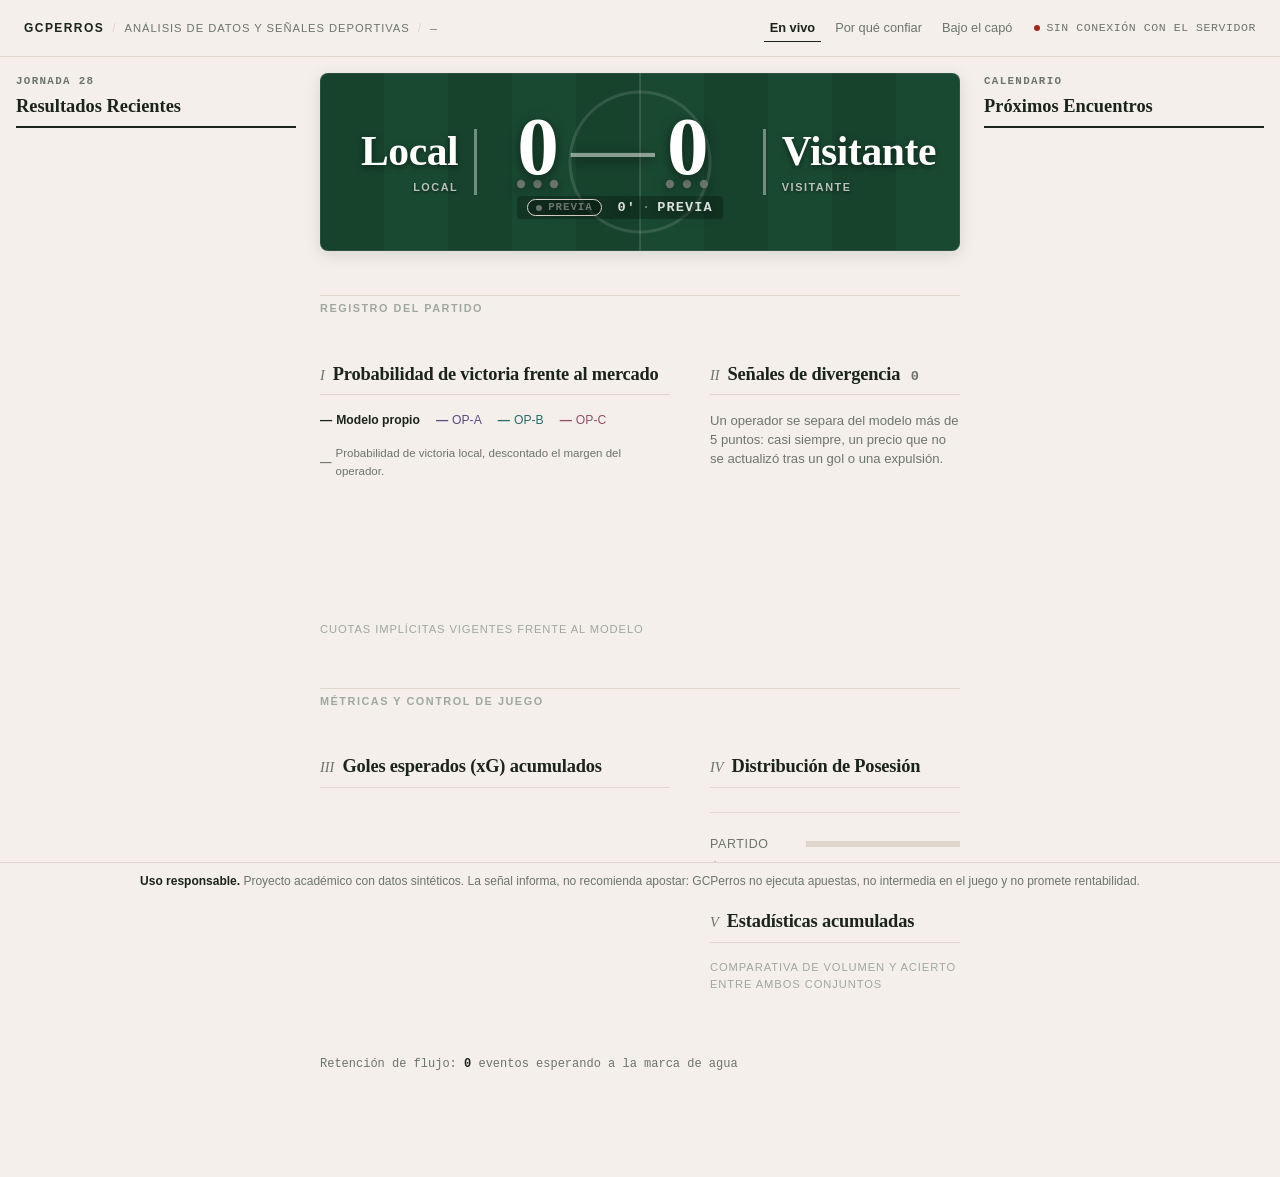
==== src/gcperros/demo/static/index.html @ 0c0c8f34 "🎨 style(demo): corregir rejilla de 3 columnas y balancear métricas analíticas" ====
<!doctype html>
<html lang="es">
<head>
  <meta charset="utf-8">
  <meta name="viewport" content="width=device-width, initial-scale=1">
  <title>GCPerros · En vivo</title>
  <link rel="stylesheet" href="app.css">
</head>
<body>
  <!-- Encabezado editorial sobrio: sin cajas, flotando sobre el papel -->
  <header class="masthead">
    <div class="masthead-meta">
      <span class="brand">GCPERROS</span>
      <span class="meta-sep">/</span>
      <span class="edition">ANÁLISIS DE DATOS Y SEÑALES DEPORTIVAS</span>
      <span class="meta-sep">/</span>
      <span class="match" id="match-id">—</span>
    </div>

    <!-- Selector de deporte: concebido como botones interactivos con gráfico rodante -->
    <nav class="sports-folio sports" id="sports" aria-label="Seleccionar deporte"></nav>

    <!-- Navegación y estado de conexión como micro-tipografía -->
    <div class="masthead-nav">
      <nav class="nav" aria-label="Navegación principal">
        <a href="/" aria-current="page">En vivo</a>
        <a href="confianza.html">Por qué confiar</a>
        <a href="bajo-el-capo.html">Bajo el capó</a>
      </nav>
      <span class="link" id="link" data-state="connecting">conectando</span>
    </div>
  </header>

  <main class="wrap live">
    <!-- Barra lateral izquierda: Resultados anteriores de la jornada -->
    <aside class="sidebar sidebar-left" aria-label="Resultados anteriores">
      <header class="sidebar-header">
        <span class="sidebar-badge">JORNADA 28</span>
        <h3>Resultados Recientes</h3>
      </header>
      <div class="match-cards-list" id="past-matches">
        <!-- Renderizado dinámico según el deporte activo -->
      </div>
    </aside>

    <!-- Columna Central: El partido en vivo -->
    <div class="main-stage">
      <!-- Marcador con textura de cancha (césped segado / parqué de baloncesto) -->
      <section class="board scoreboard" aria-label="Marcador en directo" aria-live="polite">
        <div class="team home competitor">
          <span class="name" id="home-name">Local</span>
          <span class="side-tag">LOCAL</span>
        </div>

        <div class="score-core score">
          <div class="score-numeral">
            <span id="home-goals" data-indicator="goals" tabindex="0" title="¿De dónde sale este número?">0</span>
            <span class="dash">—</span>
            <span id="away-goals" data-indicator="goals" tabindex="0" title="¿De dónde sale este número?">0</span>
          </div>
          <div class="chronometer clock">
            <span class="state" id="state" data-phase="paused">previa</span>
            <span class="minute" id="minute">0'</span>
            <span class="dot">·</span>
            <span class="phase" id="phase">previa</span>
          </div>
        </div>

        <div class="team away competitor">
          <span class="name" id="away-name">Visitante</span>
          <span class="side-tag">VISITANTE</span>
        </div>

        <!-- Baloncesto: tabla de cuartos sutil -->
        <table class="quarters" id="quarters" hidden aria-label="Puntos por cuarto">
          <thead><tr id="quarters-head"></tr></thead>
          <tbody id="quarters-body"></tbody>
        </table>
      </section>

      <!-- Divisorio editorial -->
      <div class="rule-folio"><span>REGISTRO DEL PARTIDO</span></div>

      <!-- Sección de Mercado y Señales: 2 columnas libres -->
      <div class="editorial-split">
        <!-- Mercado frente a modelo -->
        <section class="panel market" aria-label="Mercado frente a modelo">
          <header class="section-lead">
            <span class="section-num">I</span>
            <h2>Probabilidad de victoria frente al mercado</h2>
          </header>
          <p class="legend">
            <span class="model">Modelo propio</span>
            <span class="op-a">OP-A</span>
            <span class="op-b">OP-B</span>
            <span class="op-c">OP-C</span>
            <span class="legend-note">Probabilidad de victoria local, descontado el margen del operador.</span>
          </p>
          <div class="chart">
            <svg id="win-chart" viewBox="0 0 640 200" role="img"
              aria-label="Probabilidad de victoria local según el modelo y según cada operador">
              <title>Curva de probabilidad de victoria</title>
              <desc>Comparativa en tiempo real entre el modelo interno y las casas de apuestas</desc>
            </svg>
          </div>
          <div class="book-wrap">
            <table class="book">
              <caption>Cuotas implícitas vigentes frente al modelo</caption>
              <thead><tr id="book-head"></tr></thead>
              <tbody id="book-body"></tbody>
            </table>
          </div>
        </section>

        <!-- Feed de señales -->
        <section class="panel signals-panel" aria-label="Señales">
          <header class="section-lead">
            <span class="section-num">II</span>
            <h2>Señales de divergencia <em id="signal-count">0</em></h2>
          </header>
          <p class="hint" id="signal-hint">
            Un operador se separa del modelo más de 5 puntos: casi siempre, un precio que no se actualizó tras un gol o una expulsión.
          </p>
          <ol class="signals" id="signal-list"></ol>
        </section>
      </div>

      <!-- Divisorio editorial -->
      <div class="rule-folio"><span>MÉTRICAS Y CONTROL DE JUEGO</span></div>

      <div class="editorial-split">
        <!-- Posesión & Estimación xG / xP -->
        <section class="panel estimate-panel" aria-label="Goles esperados">
          <header class="section-lead">
            <span class="section-num">III</span>
            <h2 id="estimate-title">Goles esperados (xG) acumulados</h2>
          </header>
          <div class="chart">
            <svg id="xg-chart" viewBox="0 0 640 220" role="img"
              aria-label="Expectativa acumulada a lo largo del partido">
              <title>Expectativa acumulada de anotación</title>
              <desc>Evolución de goles o puntos esperados por cada equipo</desc>
            </svg>
          </div>
        </section>

        <!-- Columna derecha: Posesión y Estadísticas acumuladas -->
        <div class="stats-stack">
          <section class="panel possession-panel" aria-label="Posesión">
            <header class="section-lead">
              <span class="section-num">IV</span>
              <h2>Distribución de Posesión</h2>
            </header>
            <div class="possession-block">
              <div class="row">
                <span class="label">Partido</span>
                <div class="split" id="running"><i class="home"></i><i class="away"></i></div>
              </div>
              <div class="row">
                <span class="label">Últimos 5'</span>
                <div class="split" id="window"><i class="home"></i><i class="away"></i></div>
              </div>
            </div>
          </section>

          <section class="panel stats-panel" aria-label="Estadísticas">
            <header class="section-lead">
              <span class="section-num">V</span>
              <h2>Estadísticas acumuladas</h2>
            </header>
            <table class="stats">
              <caption>Comparativa de volumen y acierto entre ambos conjuntos</caption>
              <tbody id="stats-body"></tbody>
            </table>
          </section>
        </div>
      </div>

      <!-- Transparencia del motor y retención -->
      <div class="watermark-note">
        <p class="held" id="held" title="La marca de agua retiene cada evento hasta que llega otro más de 10 s posterior: así ningún evento atrasado reordena el pasado. Cuenta aquí, a la vista, en vez de esconderse.">
          Retención de flujo: <b id="pending">0</b> eventos esperando a la marca de agua
        </p>
      </div>
    </div>

    <!-- Barra lateral derecha: Próximos partidos programados -->
    <aside class="sidebar sidebar-right" aria-label="Próximos partidos">
      <header class="sidebar-header">
        <span class="sidebar-badge">CALENDARIO</span>
        <h3>Próximos Encuentros</h3>
      </header>
      <div class="match-cards-list" id="upcoming-matches">
        <!-- Renderizado dinámico según el deporte activo -->
      </div>
    </aside>
  </main>

  <!-- Aviso legal permanente de juego responsable en pie -->
  <aside class="disclaimer" role="note" aria-label="Uso responsable">
    <b>Uso responsable.</b> Proyecto académico con datos sintéticos. La señal informa, no recomienda apostar:
    GCPerros no ejecuta apuestas, no intermedia en el juego y no promete rentabilidad.
  </aside>

  <!-- Diálogo nativo de trazabilidad: hoja de papel limpia -->
  <dialog id="trace" class="trace" aria-label="De dónde sale este número">
    <div class="trace-body"></div>
    <form method="dialog"><button class="trace-close">Cerrar</button></form>
  </dialog>

  <script src="sport.js"></script>
  <script src="charts.js"></script>
  <script src="market.js"></script>
  <script src="trace.js"></script>
  <script src="app.js"></script>
</body>
</html>
---- src/gcperros/demo/static/app.css ----
/* ==========================================================================
   GCPerros · Sistema de Diseño Editorial Deportivo
   Inspirado en tipografía suiza y publicaciones monográficas.
   Cero gradientes, cero sombras tech, cero neón, cero cajas clónicas.
   ========================================================================== */

:root {
  /* Paleta Base Papel Cálido */
  --ground: #f4efea;
  --panel: #ebe4dc;
  --line: #ded6cc;
  --line-strong: #1a231c;
  --ink: #1a231c;
  --muted: #6c746e;
  --faint: #9ea8a0;

  /* Equipos / Colores sobrios */
  --home: #1f3b60;
  --away: #8c4320;

  /* Operadores de Mercado (tonos sólidos apagados) */
  --op-a: #5a4b81;
  --op-b: #286b68;
  --op-c: #944d68;

  /* Estados y Alertas */
  --ok: #27593b;
  --warn: #9e2a1b;

  /* Acento activo dinámico por deporte */
  --accent: #1c402e;
  --accent-soft: #d8e4dc;

  /* Tipografías: fallback nativo del sistema para funcionar 100% offline */
  --font-serif: "Fraunces", Georgia, "Times New Roman", serif;
  --font-sans: "DM Sans", -apple-system, BlinkMacSystemFont, "Segoe UI", Roboto, sans-serif;
  --font-mono: ui-monospace, Consolas, "Liberation Mono", monospace;

  /* Espaciado modular */
  --gap-xs: 4px;
  --gap-sm: 8px;
  --gap-md: 16px;
  --gap-lg: 24px;
  --gap-xl: 40px;
}

/* Identidad Baloncesto (Terracota y Parqué editorial apagado) */
body[data-sport="basketball"] {
  --accent: #8f3d24;
  --accent-soft: #f2ddd4;
  --home: #8f3d24;
  --away: #2c4d6f;
}

/* Modo Oscuro Editorial (Verde-tinta profundo, nunca negro puro) */
@media (prefers-color-scheme: dark) {
  :root {
    --ground: #141a17;
    --panel: #1b2420;
    --line: #26322c;
    --line-strong: #ede7df;
    --ink: #ede7df;
    --muted: #8c9690;
    --faint: #526058;

    --home: #5f8bc2;
    --away: #d9784e;

    --op-a: #8e80b8;
    --op-b: #4aa8a3;
    --op-c: #cc7897;

    --ok: #4ea86e;
    --warn: #d65545;

    --accent: #4ea86e;
    --accent-soft: #1d3326;
  }

  body[data-sport="basketball"] {
    --accent: #d97354;
    --accent-soft: #381e16;
    --home: #d97354;
    --away: #5fa4ce;
  }
}

/* Reset y Base tipográfica */
*, *::before, *::after { box-sizing: border-box; }

body {
  margin: 0;
  padding: 0 0 64px;
  background-color: var(--ground);
  color: var(--ink);
  font-family: var(--font-sans);
  font-size: 15px;
  line-height: 1.5;
  -webkit-font-smoothing: antialiased;
  -moz-osx-font-smoothing: grayscale;
}

/* ==========================================================================
   Cabecera Editorial (Masthead)
   ========================================================================== */
.masthead {
  display: grid;
  grid-template-columns: 1fr auto 1fr;
  align-items: center;
  gap: var(--gap-md);
  padding: 14px var(--gap-lg);
  border-bottom: 1px solid var(--line);
  background-color: var(--ground);
}

.masthead-meta {
  display: flex;
  align-items: baseline;
  gap: var(--gap-sm);
  font-size: 0.75rem;
  letter-spacing: 0.08em;
  text-transform: uppercase;
}

.masthead-meta .brand {
  font-weight: 800;
  color: var(--ink);
  letter-spacing: 0.12em;
}

.masthead-meta .meta-sep {
  color: var(--line);
  font-weight: 300;
}

.masthead-meta .edition {
  color: var(--muted);
  font-size: 0.7rem;
}

.masthead-meta .match {
  font-family: var(--font-mono);
  color: var(--muted);
  font-size: 0.72rem;
}

/* Selector de Deporte: BOTONES RECTANGULARES LLAMATIVOS Y VISIBLES */
.sports-folio, .sports, nav#sports {
  display: flex !important;
  gap: 14px !important;
  align-items: center !important;
  background: transparent !important;
}

.sports a, nav#sports a {
  position: relative !important;
  display: inline-flex !important;
  align-items: center !important;
  justify-content: flex-start !important;
  gap: 10px !important;
  padding: 10px 22px 10px 14px !important;
  border-radius: 6px !important;
  border: 2px solid #3e4c59 !important;
  background: #1f2a36 !important;
  color: #ffffff !important;
  font-family: var(--font-sans) !important;
  font-size: 0.92rem !important;
  font-weight: 800 !important;
  text-transform: uppercase !important;
  letter-spacing: 0.08em !important;
  text-decoration: none !important;
  cursor: pointer !important;
  overflow: hidden !important;
  box-shadow: 0 4px 10px rgba(0, 0, 0, 0.3) !important;
  transition: transform 0.2s ease, border-color 0.2s ease, background-color 0.2s ease, box-shadow 0.2s ease !important;
  z-index: 1 !important;
}

/* Balón como elemento gráfico redondo visible (28px x 28px) */
.ball-graphic {
  display: inline-block !important;
  width: 28px !important;
  height: 28px !important;
  min-width: 28px !important;
  border-radius: 50% !important;
  position: relative !important;
  transform: rotate(0deg) !important;
  transition: transform 1.2s cubic-bezier(0.25, 1, 0.5, 1) !important;
  box-shadow: inset -2px -2px 4px rgba(0, 0, 0, 0.4), 0 2px 5px rgba(0, 0, 0, 0.35) !important;
}

/* Gráfico Balón de Fútbol: hexágonos y costuras estilizadas en CSS */
.ball-football {
  background:
    radial-gradient(circle at 50% 50%, #1a1a1a 18%, transparent 20%),
    radial-gradient(circle at 10% 20%, #1a1a1a 14%, transparent 16%),
    radial-gradient(circle at 90% 20%, #1a1a1a 14%, transparent 16%),
    radial-gradient(circle at 30% 90%, #1a1a1a 14%, transparent 16%),
    radial-gradient(circle at 70% 90%, #1a1a1a 14%, transparent 16%),
    radial-gradient(circle at 35% 30%, #ffffff 30%, #e2e2e2 85%) !important;
  border: 1.5px solid #222222 !important;
}

/* Gráfico Balón de Baloncesto: surcos de goma y cuero naranja */
.ball-basketball {
  background:
    linear-gradient(90deg, transparent 46%, #3d1b00 47%, #3d1b00 53%, transparent 54%),
    linear-gradient(0deg, transparent 46%, #3d1b00 47%, #3d1b00 53%, transparent 54%),
    radial-gradient(circle at 50% 50%, transparent 62%, #3d1b00 63%, #3d1b00 69%, transparent 70%),
    radial-gradient(circle at 30% 30%, #ff8f26 25%, #d65500 85%) !important;
  border: 1.5px solid #3d1b00 !important;
}

/* Animación: la pelota gira en la dirección indicada (de izq a der, agujas del reloj) a velocidad suave */
.sports a:hover, nav#sports a:hover {
  transform: translateY(-2px) !important;
  border-color: #ffffff !important;
  box-shadow: 0 6px 16px rgba(0, 0, 0, 0.45) !important;
  text-decoration: none !important;
}

.sports a:hover .ball-graphic, nav#sports a:hover .ball-graphic {
  transform: rotate(360deg) !important;
}

/* Estado activo / seleccionado */
.sports a[aria-current="true"], nav#sports a[aria-current="true"] {
  background: #276241 !important;
  border-color: #4fc08d !important;
  color: #ffffff !important;
  box-shadow: 0 0 12px rgba(79, 192, 141, 0.35) !important;
}

body[data-sport="basketball"] .sports a[aria-current="true"],
body[data-sport="basketball"] nav#sports a[aria-current="true"] {
  background: #8f3d24 !important;
  border-color: #f28a2e !important;
  box-shadow: 0 0 12px rgba(242, 138, 46, 0.35) !important;
}

.sports a:focus-visible, nav#sports a:focus-visible {
  outline: 3px solid #ffffff !important;
  outline-offset: 3px !important;
}

.masthead-nav {
  display: flex;
  align-items: center;
  justify-content: flex-end;
  gap: var(--gap-md);
}

.nav {
  display: flex;
  gap: var(--gap-sm);
}

.nav a {
  color: var(--muted);
  text-decoration: none;
  font-size: 0.8rem;
  font-weight: 500;
  padding: 4px 6px;
  border-bottom: 1px solid transparent;
  transition: color 0.15s ease, border-color 0.15s ease;
}

.nav a:hover {
  color: var(--ink);
}

.nav a[aria-current="page"] {
  color: var(--ink);
  border-bottom-color: var(--ink);
  font-weight: 600;
}

.nav a:focus-visible {
  outline: 2px solid var(--accent);
  outline-offset: 2px;
}

.link {
  display: inline-flex;
  align-items: center;
  gap: 6px;
  font-size: 0.72rem;
  font-family: var(--font-mono);
  text-transform: uppercase;
  letter-spacing: 0.05em;
  color: var(--muted);
}

.link::before {
  content: "";
  display: inline-block;
  width: 6px;
  height: 6px;
  border-radius: 50%;
  background-color: var(--muted);
}

.link[data-state="live"]::before { background-color: var(--ok); }
.link[data-state="ended"]::before { background-color: var(--muted); }
.link[data-state="lost"]::before { background-color: var(--warn); }

/* ==========================================================================
   Estructura Panorámica: 3 Columnas (Aprovechamiento total del ancho)
   Barras laterales con partidos anteriores y próximos encuentros
   ========================================================================== */
.viewport-layout, .wrap.live {
  display: grid;
  grid-template-columns: 280px minmax(0, 1fr) 280px;
  gap: var(--gap-lg);
  max-width: 1650px;
  margin: 0 auto;
  padding: var(--gap-md) var(--gap-md) var(--gap-xl);
  align-items: start;
  width: 100%;
  box-sizing: border-box;
}

.main-stage {
  width: 100%;
  margin: 0 auto;
  padding: 0;
  display: flex;
  flex-direction: column;
  gap: var(--gap-xl);
  min-width: 0;
}

.wrap {
  padding: var(--gap-lg) var(--gap-md);
  display: grid;
  gap: var(--gap-xl);
}

.sidebar {
  display: flex;
  flex-direction: column;
  gap: var(--gap-md);
  position: sticky;
  top: 20px;
}

.sidebar-header {
  border-bottom: 2px solid var(--ink);
  padding-bottom: 6px;
  display: flex;
  flex-direction: column;
  gap: 3px;
}

.sidebar-badge {
  font-family: var(--font-mono);
  font-size: 0.68rem;
  font-weight: 700;
  letter-spacing: 0.12em;
  color: var(--muted);
  text-transform: uppercase;
}

.sidebar-header h3 {
  margin: 0;
  font-family: var(--font-serif);
  font-size: 1.15rem;
  font-weight: 700;
  color: var(--ink);
}

.match-cards-list {
  display: flex;
  flex-direction: column;
  gap: var(--gap-sm);
}

.side-card {
  padding: 10px 12px;
  background: var(--panel);
  border: 1px solid var(--line);
  border-radius: 6px;
  display: flex;
  flex-direction: column;
  gap: 6px;
  transition: transform 0.15s ease, border-color 0.15s ease;
}

.side-card:hover {
  transform: translateX(2px);
  border-color: var(--accent);
}

.side-card-top {
  display: flex;
  justify-content: space-between;
  align-items: baseline;
}

.side-card-top .teams {
  font-family: var(--font-serif);
  font-size: 0.95rem;
  font-weight: 700;
  color: var(--ink);
}

.side-card-top .teams .vs {
  font-style: italic;
  font-size: 0.75rem;
  font-family: var(--font-sans);
  color: var(--muted);
}

.side-card-top .score {
  font-family: var(--font-mono);
  font-weight: 800;
  font-size: 0.95rem;
  color: var(--ink);
}

.side-card-top .odds-pill {
  font-family: var(--font-mono);
  font-size: 0.72rem;
  font-weight: 700;
  padding: 2px 6px;
  border-radius: 4px;
  background: rgba(0, 0, 0, 0.05);
  color: var(--accent);
  border: 1px solid var(--line);
}

.side-card-bot {
  display: flex;
  justify-content: space-between;
  align-items: center;
  font-size: 0.75rem;
  color: var(--muted);
  font-family: var(--font-mono);
}

.side-card-bot .sub {
  color: var(--faint);
  font-size: 0.7rem;
}

.side-card-bot .meta {
  color: var(--accent);
  font-weight: 600;
  font-size: 0.72rem;
}

@media (max-width: 1280px) {
  .viewport-layout {
    grid-template-columns: 220px 1fr 220px;
  }
}

@media (max-width: 1040px) {
  .viewport-layout {
    grid-template-columns: 1fr;
  }
  .sidebar {
    position: static;
  }
  .sidebar-left { order: 2; }
  .sidebar-right { order: 3; }
  .main-stage { order: 1; }
}

/* Filete editorial divisor */
.rule-folio {
  display: flex;
  align-items: center;
  gap: var(--gap-md);
  margin: var(--gap-xs) 0;
  border-top: 1px solid var(--line);
}

.rule-folio span {
  font-size: 0.68rem;
  font-weight: 700;
  letter-spacing: 0.14em;
  text-transform: uppercase;
  color: var(--faint);
  padding-top: var(--gap-xs);
}

/* ==========================================================================
   Marcador con Suelo de Cancha y Ambiente Deportivo Dinámico
   Césped segado para Fútbol / Parqué y líneas de juego para Baloncesto.
   ========================================================================== */
.scoreboard, .board {
  display: grid;
  grid-template-columns: 1fr auto 1fr;
  align-items: center;
  gap: var(--gap-lg);
  padding: 32px var(--gap-lg);
  border-radius: 8px;
  position: relative;
  overflow: hidden;
  box-shadow: inset 0 0 0 1px rgba(255, 255, 255, 0.08), 0 4px 16px rgba(0, 0, 0, 0.12);
  color: #ffffff;
}

/* Textura Fútbol: césped segado con franjas y círculo central blanco sutil */
body[data-sport="football"] .board,
body:not([data-sport="basketball"]) .board {
  background:
    radial-gradient(circle at 50% 50%, transparent 68px, rgba(255, 255, 255, 0.12) 69px, rgba(255, 255, 255, 0.12) 71px, transparent 72px),
    linear-gradient(90deg, transparent calc(50% - 1px), rgba(255, 255, 255, 0.12) calc(50% - 1px), rgba(255, 255, 255, 0.12) calc(50% + 1px), transparent calc(50% + 1px)),
    repeating-linear-gradient(90deg, #17422c 0 64px, #1a4931 64px 128px);
}

/* Textura Baloncesto: parqué cálido, triple arco y línea de tres */
body[data-sport="basketball"] .board {
  background:
    radial-gradient(ellipse 36% 130% at 0% 50%, transparent 98%, rgba(255, 255, 255, 0.16) 99%, transparent 100%),
    radial-gradient(ellipse 36% 130% at 100% 50%, transparent 98%, rgba(255, 255, 255, 0.16) 99%, transparent 100%),
    radial-gradient(circle at 50% 50%, transparent 58px, rgba(255, 255, 255, 0.16) 59px, rgba(255, 255, 255, 0.16) 61px, transparent 62px),
    repeating-linear-gradient(90deg, transparent 0 22px, rgba(0, 0, 0, 0.08) 22px 23px),
    linear-gradient(180deg, #915a2c, #70401b);
}

.competitor {
  display: flex;
  flex-direction: column;
  z-index: 2;
}

.competitor.home {
  text-align: right;
  align-items: flex-end;
  border-right: 3px solid rgba(255, 255, 255, 0.4);
  padding-right: var(--gap-md);
}

.competitor.away {
  text-align: left;
  align-items: flex-start;
  border-left: 3px solid rgba(255, 255, 255, 0.4);
  padding-left: var(--gap-md);
}

.competitor .name {
  font-family: var(--font-serif);
  font-size: clamp(1.6rem, 4vw, 2.6rem);
  font-weight: 700;
  line-height: 1.1;
  color: #ffffff;
  letter-spacing: -0.01em;
  text-shadow: 0 2px 6px rgba(0, 0, 0, 0.5);
}

.competitor .side-tag {
  font-size: 0.68rem;
  font-weight: 700;
  letter-spacing: 0.14em;
  color: rgba(255, 255, 255, 0.7);
  text-transform: uppercase;
  margin-top: 4px;
  text-shadow: 0 1px 3px rgba(0, 0, 0, 0.6);
}

.score-core {
  display: flex;
  flex-direction: column;
  align-items: center;
  justify-content: center;
  padding: 0 var(--gap-md);
  z-index: 2;
}

.score-numeral, .score {
  display: flex;
  align-items: baseline;
  justify-content: center;
  font-family: var(--font-serif);
  font-size: clamp(3.2rem, 9vw, 5.2rem);
  font-weight: 700;
  line-height: 1;
  font-variant-numeric: tabular-nums;
  color: #ffffff;
  text-shadow: 0 3px 12px rgba(0, 0, 0, 0.55);
}

.score-numeral .dash, .score .dash {
  color: rgba(255, 255, 255, 0.5);
  margin: 0 0.15em;
  font-weight: 300;
}

.chronometer, .clock {
  margin-top: 8px;
  font-family: var(--font-mono);
  font-size: 0.85rem;
  font-weight: 600;
  letter-spacing: 0.08em;
  text-transform: uppercase;
  color: rgba(255, 255, 255, 0.85);
  display: flex;
  align-items: center;
  gap: 6px;
  background: rgba(0, 0, 0, 0.25);
  padding: 3px 10px;
  border-radius: 4px;
}

.chronometer .dot { color: rgba(255, 255, 255, 0.4); }

/* Cuartos Baloncesto */
.quarters {
  grid-column: 1 / -1;
  justify-self: center;
  margin-top: var(--gap-md);
  border-collapse: collapse;
  font-family: var(--font-mono);
  font-size: 0.8rem;
  font-variant-numeric: tabular-nums;
  border-top: 1px solid var(--line);
  width: 100%;
  max-width: 520px;
}

.quarters th, .quarters td {
  padding: 6px 10px;
  text-align: center;
  border-bottom: 1px solid var(--line);
}

.quarters thead th {
  font-weight: 600;
  font-size: 0.7rem;
  letter-spacing: 0.08em;
  text-transform: uppercase;
  color: var(--muted);
}

.quarters tbody th {
  text-align: left;
  font-weight: 500;
  font-family: var(--font-sans);
  color: var(--ink);
}

/* ==========================================================================
   Disposición en Columnas Libres (Editorial Split)
   ========================================================================== */
.editorial-split {
  display: grid;
  grid-template-columns: minmax(0, 1.4fr) minmax(0, 1fr);
  gap: var(--gap-xl);
  align-items: start;
  width: 100%;
}

.stats-stack {
  display: flex;
  flex-direction: column;
  gap: var(--gap-lg);
  width: 100%;
}

.panel-flat, .panel {
  display: grid;
  gap: var(--gap-md);
  background: transparent;
  padding: 0;
}

.section-lead {
  display: flex;
  align-items: baseline;
  gap: 8px;
  border-bottom: 1px solid var(--line);
  padding-bottom: 6px;
}

.section-num {
  font-family: var(--font-serif);
  font-style: italic;
  font-size: 0.9rem;
  color: var(--muted);
}

.section-lead h2, .panel h2 {
  margin: 0;
  font-family: var(--font-serif);
  font-size: 1.15rem;
  font-weight: 600;
  letter-spacing: -0.01em;
  color: var(--ink);
  text-transform: none;
}

.section-lead h2 em, .panel h2 b {
  font-family: var(--font-mono);
  font-style: normal;
  font-weight: 600;
  font-size: 0.85rem;
  color: var(--muted);
  margin-left: 6px;
}

.hint {
  margin: 0;
  color: var(--muted);
  font-size: 0.82rem;
  line-height: 1.45;
}

/* ==========================================================================
   Mercado & Tablas Editoriales (Solo líneas finas horizontales)
   ========================================================================== */
.legend {
  margin: 0;
  font-size: 0.76rem;
  color: var(--muted);
  display: flex;
  flex-wrap: wrap;
  gap: var(--gap-md);
  align-items: baseline;
}

.legend span {
  display: inline-flex;
  align-items: center;
  gap: 4px;
  font-weight: 500;
}

.legend span::before {
  content: "—";
  font-weight: 700;
}

.legend .model { color: var(--ink); font-weight: 700; }
.legend .op-a { color: var(--op-a); }
.legend .op-b { color: var(--op-b); }
.legend .op-c { color: var(--op-c); }
.legend .legend-note { color: var(--muted); font-size: 0.72rem; }

.book-wrap {
  overflow-x: auto;
}

.book {
  width: 100%;
  border-collapse: collapse;
  font-variant-numeric: tabular-nums;
  font-size: 0.82rem;
}

.book caption, .stats caption {
  text-align: left;
  font-size: 0.7rem;
  color: var(--faint);
  text-transform: uppercase;
  letter-spacing: 0.08em;
  margin-bottom: 6px;
}

.book th, .book td {
  padding: 8px 10px;
  text-align: right;
  border-bottom: 1px solid var(--line);
}

.book thead th {
  font-family: var(--font-mono);
  font-size: 0.72rem;
  letter-spacing: 0.08em;
  text-transform: uppercase;
  color: var(--muted);
  font-weight: 600;
  border-bottom: 1px solid var(--ink);
}

.book tbody th {
  text-align: left;
  font-family: var(--font-sans);
  font-weight: 500;
  color: var(--ink);
}

.book td {
  font-family: var(--font-mono);
  color: var(--ink);
}

.book td.model {
  font-weight: 700;
  color: var(--ink);
  background-color: rgba(0, 0, 0, 0.03);
}

.book td.stale {
  color: var(--warn);
  font-weight: 700;
  background-color: rgba(158, 42, 27, 0.08);
}

/* ==========================================================================
   Feed de Señales (Lista tipográfica limpia sin cajas)
   ========================================================================== */
.signals {
  list-style: none;
  margin: 0;
  padding: 0;
  display: grid;
  gap: var(--gap-xs);
  max-height: 380px;
  overflow-y: auto;
}

.signals li {
  display: grid;
  grid-template-columns: 36px 1fr auto;
  gap: var(--gap-sm);
  align-items: baseline;
  padding: 8px 6px;
  border-bottom: 1px solid var(--line);
  font-size: 0.82rem;
  line-height: 1.4;
  background: transparent;
}

.signals li.up .when { color: var(--ok); }
.signals li.down .when { color: var(--warn); }

.signals .when {
  font-family: var(--font-mono);
  font-weight: 700;
  font-size: 0.78rem;
}

.signals .what {
  color: var(--ink);
  font-weight: 500;
}

.signals .nums {
  font-family: var(--font-mono);
  font-size: 0.75rem;
  color: var(--muted);
  text-align: right;
}

/* ==========================================================================
   Gráficos SVG Editoriales
   ========================================================================== */
.chart {
  overflow-x: auto;
}

.chart svg {
  width: 100%;
  max-width: 100%;
  height: auto;
  display: block;
}

.chart .grid {
  stroke: var(--line);
  stroke-width: 1;
  stroke-dasharray: 2 4;
}

.chart .tick {
  fill: var(--muted);
  font-family: var(--font-mono);
  font-size: 10px;
}

.chart path {
  fill: none;
  stroke-width: 1.75;
  stroke-linejoin: round;
  stroke-linecap: round;
}

.chart path.home { stroke: var(--home); }
.chart path.away { stroke: var(--away); }
.chart path.model { stroke: var(--ink); stroke-width: 2.25; }
.chart path.op-a { stroke: var(--op-a); stroke-width: 1.25; stroke-dasharray: 4 3; }
.chart path.op-b { stroke: var(--op-b); stroke-width: 1.25; stroke-dasharray: 2 2; }
.chart path.op-c { stroke: var(--op-c); stroke-width: 1.25; }

/* ==========================================================================
   Posesión & Estadísticas (Líneas finas, sin cajas de plástico)
   ========================================================================== */
.possession-block {
  margin-top: var(--gap-sm);
  padding-top: var(--gap-md);
  border-top: 1px solid var(--line);
}

.sublead {
  margin: 0 0 var(--gap-sm);
  font-family: var(--font-sans);
  font-size: 0.75rem;
  font-weight: 700;
  text-transform: uppercase;
  letter-spacing: 0.08em;
  color: var(--muted);
}

.row {
  display: grid;
  grid-template-columns: 80px 1fr;
  gap: var(--gap-md);
  align-items: center;
  margin: 6px 0;
}

.label {
  color: var(--muted);
  font-size: 0.78rem;
  text-transform: uppercase;
  letter-spacing: 0.05em;
}

.split {
  display: flex;
  height: 6px;
  background-color: var(--line);
  overflow: hidden;
}

.split i {
  display: block;
  height: 100%;
  transition: flex-basis 0.3s ease;
}

.split .home { background-color: var(--home); }
.split .away { background-color: var(--away); }

/* Tabla de Estadísticas */
.stats {
  width: 100%;
  border-collapse: collapse;
  font-variant-numeric: tabular-nums;
  font-size: 0.82rem;
}

.stats th, .stats td {
  padding: 7px 8px;
  border-bottom: 1px solid var(--line);
}

.stats th {
  font-weight: 500;
  color: var(--muted);
  text-align: center;
  font-size: 0.78rem;
}

.stats td {
  font-family: var(--font-mono);
  font-weight: 600;
  color: var(--ink);
}

.stats td:first-child { text-align: left; }
.stats td:last-child { text-align: right; }

.watermark-note {
  margin-top: var(--gap-sm);
  padding-top: var(--gap-sm);
}

.held {
  margin: 0;
  color: var(--muted);
  font-size: 0.75rem;
  font-family: var(--font-mono);
}

.held b {
  color: var(--ink);
  font-weight: 700;
}

/* ==========================================================================
   Trazabilidad de linaje y Diálogo Modal (trace.js)
   Hoja de papel libre, fondo atenuado plano, sin filtros blur ni neón.
   ========================================================================== */
[data-indicator] {
  cursor: pointer;
  text-decoration: underline dotted var(--muted);
  text-underline-offset: 6px;
  transition: color 0.15s ease, text-decoration-color 0.15s ease;
}

[data-indicator]:hover {
  color: var(--ink);
  text-decoration-color: var(--ink);
}

[data-indicator]:focus-visible {
  outline: 2px solid var(--accent);
  outline-offset: 3px;
}

.trace {
  padding: 0;
  border: 1px solid var(--line-strong);
  background-color: var(--ground);
  color: var(--ink);
  max-width: 580px;
  width: calc(100% - 32px);
  box-shadow: 0 10px 30px rgba(0, 0, 0, 0.15);
}

.trace::backdrop {
  background-color: rgba(20, 26, 23, 0.6);
}

.trace-body {
  padding: var(--gap-lg);
  display: grid;
  gap: var(--gap-md);
}

.trace-body h2 {
  margin: 0;
  font-family: var(--font-serif);
  font-size: 1.4rem;
  font-weight: 600;
  color: var(--ink);
}

.trace-body .formula {
  font-family: var(--font-mono);
  font-size: 0.85rem;
  padding: var(--gap-sm) var(--gap-md);
  background-color: var(--panel);
  border-left: 3px solid var(--ink);
  color: var(--ink);
}

.trace-events {
  margin: 0;
  padding: 0;
  list-style: none;
  max-height: 220px;
  overflow-y: auto;
  font-family: var(--font-mono);
  font-size: 0.78rem;
  border-top: 1px solid var(--line);
  border-bottom: 1px solid var(--line);
}

.trace-events li {
  padding: 5px 8px;
  border-bottom: 1px solid var(--line);
}

.trace-events li:last-child {
  border-bottom: none;
}

.trace-meta {
  font-size: 0.72rem;
  font-family: var(--font-mono);
  color: var(--muted);
}

.trace-close {
  display: block;
  width: 100%;
  padding: 10px;
  background-color: var(--panel);
  color: var(--ink);
  border: none;
  border-top: 1px solid var(--line);
  font-family: var(--font-sans);
  font-weight: 600;
  font-size: 0.82rem;
  text-transform: uppercase;
  letter-spacing: 0.08em;
  cursor: pointer;
  transition: background-color 0.15s ease;
}

.trace-close:hover {
  background-color: var(--line);
}

/* ==========================================================================
   Aviso Legal Permanente (Disclaimer de Uso Responsable)
   ========================================================================== */
.disclaimer {
  position: fixed;
  left: 0;
  right: 0;
  bottom: 0;
  z-index: 100;
  padding: 10px var(--gap-md);
  text-align: center;
  font-size: 0.75rem;
  line-height: 1.4;
  color: var(--muted);
  background-color: var(--ground);
  border-top: 1px solid var(--line);
}

.disclaimer b {
  color: var(--ink);
  font-weight: 700;
}

/* ==========================================================================
   Responsividad y Accesibilidad
   ========================================================================== */
@media (max-width: 820px) {
  .masthead {
    grid-template-columns: 1fr;
    gap: var(--gap-sm);
  }
  .masthead-nav {
    justify-content: space-between;
  }
  .editorial-split {
    grid-template-columns: 1fr;
    gap: var(--gap-lg);
  }
  .scoreboard, .board {
    grid-template-columns: 1fr;
    text-align: center;
    gap: var(--gap-md);
  }
  .competitor.home, .competitor.away {
    text-align: center;
    align-items: center;
  }
}

@media (prefers-reduced-motion: reduce) {
  *, *::before, *::after {
    animation-duration: 0.01ms !important;
    transition-duration: 0.01ms !important;
  }
}


/* ==========================================================================
   Pantallas Secundarias: Confianza & Bajo el Capó (Estilo Editorial)
   ========================================================================== */
.trust, .under-hood { display: grid; gap: var(--gap-md); }
.trust .claim { margin: 0; font-family: var(--font-serif); font-size: 1.15rem; color: var(--ink); line-height: 1.4; }
.trust .headline { margin: 0; font-size: 0.95rem; font-weight: 700; }
.trust .headline.ok { color: var(--ok); }
.trust .headline.ko, .trust .missing { color: var(--warn); }
.trust .aside, .trust .source, .trust .note, .panel .aside, .panel .note {
  font-size: 0.82rem; color: var(--muted); line-height: 1.5; margin: 0;
}
.trust .note, .panel .note {
  border-left: 2px solid var(--ink); padding-left: 12px; color: var(--ink);
}
.table-wrap { overflow-x: auto; }
.trust-table {
  width: 100%; border-collapse: collapse; font-variant-numeric: tabular-nums; font-size: 0.82rem;
}
.trust-table th, .trust-table td {
  padding: 8px 10px; text-align: right; border-bottom: 1px solid var(--line); white-space: nowrap;
}
.trust-table th {
  font-family: var(--font-mono); font-size: 0.72rem; letter-spacing: 0.08em;
  text-transform: uppercase; color: var(--muted); font-weight: 600; border-bottom: 1px solid var(--ink);
}
.trust-table th:first-child, .trust-table td:first-child { text-align: left; }
.trust-table td { font-family: var(--font-mono); color: var(--ink); }
.trust-table td.ok { color: var(--ok); font-weight: 700; }
.trust-table td.ko { color: var(--warn); font-weight: 700; }

.page-hero {
  padding: var(--gap-lg) 0;
  border-bottom: 2px solid var(--ink);
  display: grid;
  gap: var(--gap-sm);
}
.hero-badge {
  font-family: var(--font-mono);
  font-size: 0.72rem;
  font-weight: 700;
  letter-spacing: 0.12em;
  text-transform: uppercase;
  color: var(--muted);
}
.hero-title {
  margin: 0;
  font-family: var(--font-serif);
  font-size: clamp(2rem, 5vw, 3rem);
  font-weight: 600;
  letter-spacing: -0.02em;
  line-height: 1.1;
  color: var(--ink);
}
.hero-desc {
  margin: 0;
  font-size: 0.95rem;
  color: var(--muted);
  max-width: 65ch;
  line-height: 1.5;
}

.stage-tag {
  font-family: var(--font-mono);
  font-size: 0.75rem;
  font-weight: 700;
  letter-spacing: 0.08em;
  text-transform: uppercase;
  color: var(--muted);
  display: flex;
  align-items: center;
  gap: 6px;
}
.step-num { color: var(--ink); font-weight: 800; }
.ext { font-size: 0.75rem; color: var(--muted); }

.flow {
  list-style: none; margin: 0; padding: 0;
  display: grid; grid-template-columns: repeat(4, 1fr); gap: var(--gap-md);
}
.flow > li { display: grid; gap: var(--gap-sm); align-content: start; position: relative; }
.flow > li + li::before {
  content: "→"; position: absolute; left: -14px; top: 0; color: var(--line); font-size: 1.1rem;
}
.node {
  display: block; padding: 10px 12px; border: 1px solid var(--line);
  background: transparent; color: var(--muted); text-decoration: none; font-size: 0.8rem; line-height: 1.4;
  transition: border-color 0.15s ease;
}
.node b { display: flex; justify-content: space-between; align-items: center; margin-bottom: 2px; color: var(--ink); font-size: 0.88rem; }
.node:hover, .node:focus-visible { border-color: var(--ink); outline: none; }
.node code, .pairs code, .infra code, .infra-card code, .db-footer code {
  font-family: var(--font-mono); font-size: 0.85em; color: var(--ink);
}

.db-grid { display: grid; grid-template-columns: 1fr 1fr; gap: var(--gap-md); margin-bottom: var(--gap-xs); }
.db-card { border: 1px solid var(--line); padding: var(--gap-md); display: flex; flex-direction: column; gap: var(--gap-sm); }
.db-header { display: flex; justify-content: space-between; align-items: baseline; }
.db-header h3 { margin: 0; font-family: var(--font-serif); font-size: 1.2rem; color: var(--ink); }
.db-desc { margin: 0; color: var(--muted); font-size: 0.85rem; line-height: 1.5; flex: 1; }
.db-footer { padding-top: var(--gap-sm); border-top: 1px solid var(--line); font-size: 0.78rem; color: var(--muted); }

.badge { display: inline-block; font-family: var(--font-mono); font-size: 0.68rem; font-weight: 700; text-transform: uppercase; letter-spacing: 0.08em; padding: 2px 6px; border: 1px solid var(--line); }
.badge-firestore { color: var(--away); }
.badge-bigquery { color: var(--home); }
.tag { display: inline-block; font-family: var(--font-mono); font-size: 0.7rem; font-weight: 700; text-transform: uppercase; padding: 2px 6px; border: 1px solid var(--line); }
.tag-fact { color: var(--ok); }
.tag-dim { color: var(--home); }

.kpi-banner {
  display: grid; grid-template-columns: auto 1fr; gap: var(--gap-lg); align-items: center;
  border-top: 1px solid var(--line); border-bottom: 1px solid var(--line);
  padding: var(--gap-md) 0; margin-top: var(--gap-sm);
}
.kpi-num { font-family: var(--font-serif); font-size: 2.8rem; font-weight: 600; color: var(--ink); }
.kpi-info strong { display: block; font-size: 0.9rem; color: var(--ink); margin-bottom: 2px; }
.kpi-info p { margin: 0 0 4px; font-size: 0.82rem; color: var(--muted); line-height: 1.45; }

.infra-grid {
  display: grid; grid-template-columns: repeat(auto-fit, minmax(200px, 1fr)); gap: var(--gap-sm); margin-bottom: var(--gap-xs);
}
.infra-card { border: 1px solid var(--line); padding: var(--gap-sm) var(--gap-md); display: flex; gap: var(--gap-sm); align-items: flex-start; }
.infra-card b { display: block; font-size: 0.85rem; color: var(--ink); margin-bottom: 2px; }
.infra-card p { margin: 0; font-size: 0.78rem; color: var(--muted); line-height: 1.4; }

/* --------------------------------------------------------------------------
   Ajustes de Estado, Cuartos y «En vivo» (#96)
   -------------------------------------------------------------------------- */
.state {
  display: inline-flex; align-items: center; gap: 6px; margin-right: 10px;
  padding: 2px 8px; border-radius: 999px; font-family: var(--font-mono); font-size: 0.68rem;
  font-weight: 700; letter-spacing: 0.08em; text-transform: uppercase; vertical-align: middle;
  background: rgb(0 0 0 / 25%); color: var(--muted); border: 1px solid var(--line);
}
.state::before { content: ""; width: 6px; height: 6px; border-radius: 50%; background: currentColor; }
.state[data-phase="live"] { color: var(--ok); }
.state[data-phase="live"]::before { animation: pulse 1.6s ease-in-out infinite; }
.state[data-phase="final"] { color: var(--ink); background: rgb(255 255 255 / 10%); }
@keyframes pulse { 50% { opacity: 0.25; } }

.score .bump { animation: bump 0.7s ease-out; }
@keyframes bump {
  0% { transform: scale(1); }
  30% { transform: scale(1.15); text-shadow: 0 0 20px var(--accent); }
  100% { transform: scale(1); }
}
.team .name, .score > span[data-indicator] { transition: opacity 0.4s ease; }
.board[data-winner="home"] .team.away .name,
.board[data-winner="home"] #away-goals,
.board[data-winner="away"] .team.home .name,
.board[data-winner="away"] #home-goals { opacity: 0.45; }

.chart text.end { font-family: var(--font-mono); font-size: 11px; font-weight: 700; }
.chart text.home { fill: var(--home); }
.chart text.away { fill: var(--away); }

.quarters {
  grid-column: 1 / -1; justify-self: center; margin-top: 8px;
  border-collapse: collapse; font-family: var(--font-mono); font-size: 0.85rem;
  font-variant-numeric: tabular-nums; background: rgb(0 0 0 / 30%); border-radius: 4px;
}
.quarters th, .quarters td { padding: 4px 8px; text-align: center; }
.quarters thead th { color: var(--muted); font-size: 0.7rem; font-weight: 600; }
.quarters tbody th { text-align: left; }
.quarters tbody th.home { color: var(--home); }
.quarters tbody th.away { color: var(--away); }

/* Compatibilidad con especificación de áreas para CI */
@media (max-width: 0px) {
  .wrap.live {
    grid-template-areas:
      "board board" "market signals" "estimate possession" "estimate stats" "held held";
  }
  .signals-panel { grid-area: signals; }
  .estimate-panel { grid-area: estimate; }
  .possession-panel { grid-area: possession; }
  .stats-panel { grid-area: stats; }
}

/* «Bajo el capó» (#96): lo que el segundo deporte comparte y lo que trae */
.sport-diff { display: grid; grid-template-columns: 1fr 1fr; gap: 16px; margin-top: 12px; }
.diff-card { background: var(--ground); border: 1px solid var(--line); border-radius: 8px; padding: 16px 18px; }
.diff-card.shared { border-top: 3px solid var(--ok); }
.diff-card.own { border-top: 3px solid var(--accent); }
.diff-card h3 { margin: 0 0 10px; font-size: 1rem; display: flex; gap: 8px; align-items: center; }
.diff-card ul { margin: 0; padding-left: 18px; color: var(--muted); font-size: 0.88rem; line-height: 1.7; }
.diff-card b { color: var(--ink); font-weight: 600; }
.diff-card code { font: 0.85em var(--font-mono); color: var(--ink); }
.badge-shared { background: rgb(79 192 141 / 15%); color: var(--ok); border: 1px solid rgb(79 192 141 / 30%); }
.badge-own { background: rgb(242 138 46 / 15%); color: var(--accent); border: 1px solid rgb(242 138 46 / 30%); }
@media (max-width: 760px) { .sport-diff { grid-template-columns: 1fr; } }

@media (prefers-reduced-motion: reduce) {
  .state[data-phase="live"]::before, .score .bump { animation: none; }
}
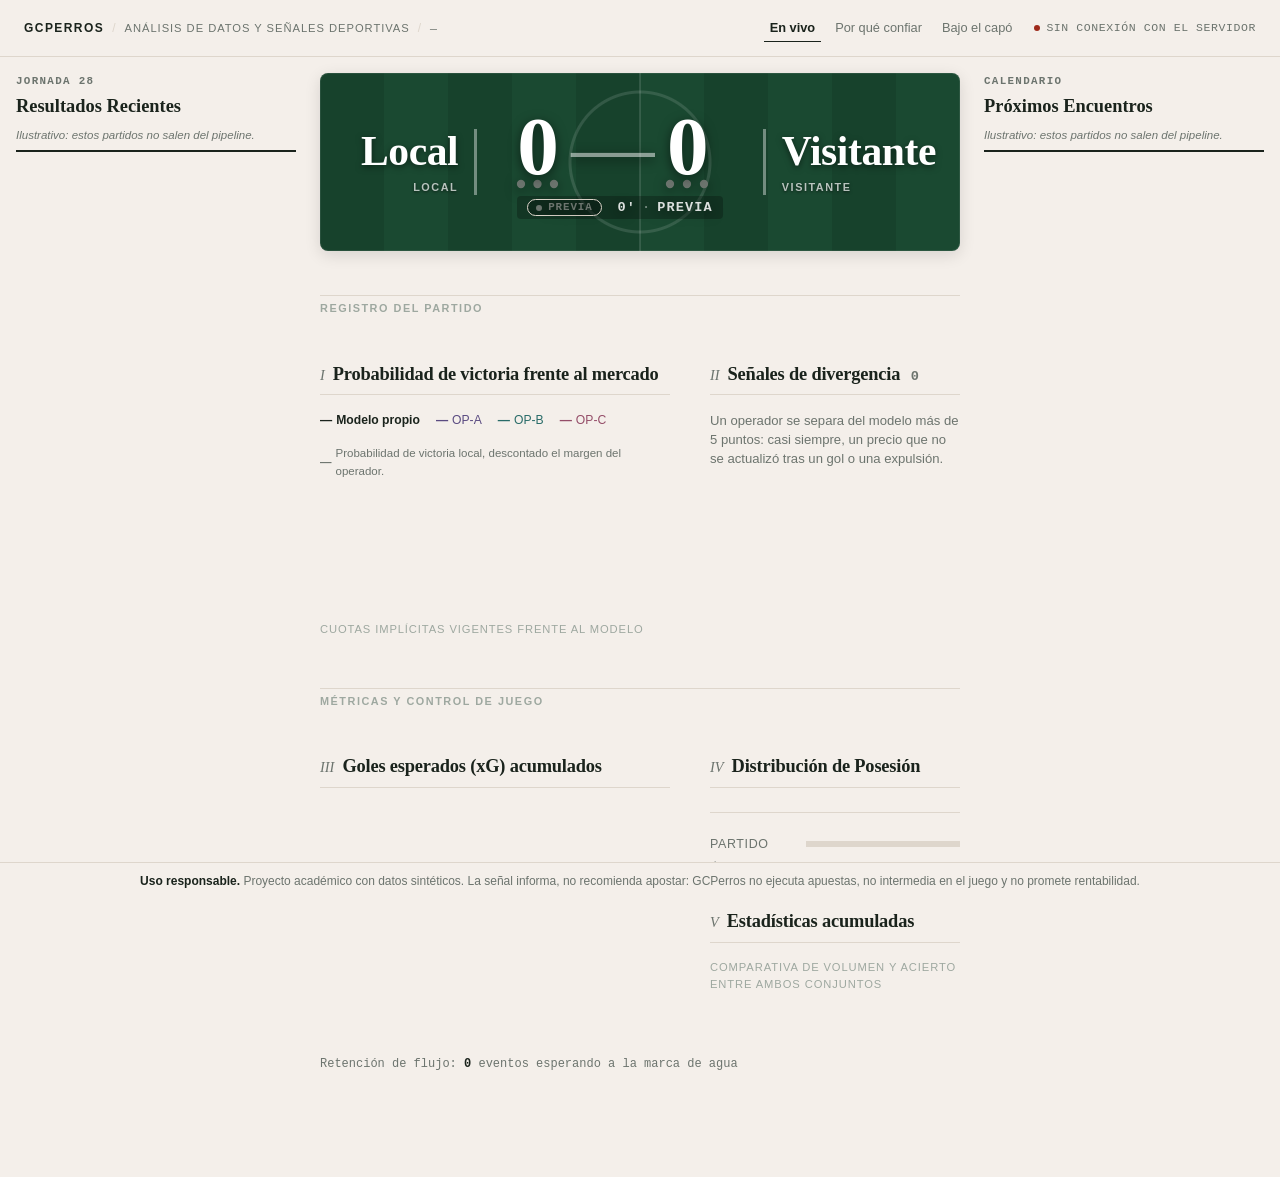
==== commit 0408aa26: "🐛 fix(demo): las barras laterales dicen que son ilustrativas y sin marcas reales Los resultados y el" ====
--- a/src/gcperros/demo/static/index.html
+++ b/src/gcperros/demo/static/index.html
@@ -10,7 +10,7 @@
   <!-- Encabezado editorial sobrio: sin cajas, flotando sobre el papel -->
   <header class="masthead">
     <div class="masthead-meta">
-      <span class="brand">GCPERROS</span>
+      <a href="/" class="brand-link"><span class="brand">GCPERROS</span></a>
       <span class="meta-sep">/</span>
       <span class="edition">ANÁLISIS DE DATOS Y SEÑALES DEPORTIVAS</span>
       <span class="meta-sep">/</span>
@@ -37,6 +37,7 @@
       <header class="sidebar-header">
         <span class="sidebar-badge">JORNADA 28</span>
         <h3>Resultados Recientes</h3>
+        <p class="sidebar-note">Ilustrativo: estos partidos no salen del pipeline.</p>
       </header>
       <div class="match-cards-list" id="past-matches">
         <!-- Renderizado dinámico según el deporte activo -->
@@ -189,6 +190,7 @@
       <header class="sidebar-header">
         <span class="sidebar-badge">CALENDARIO</span>
         <h3>Próximos Encuentros</h3>
+        <p class="sidebar-note">Ilustrativo: estos partidos no salen del pipeline.</p>
       </header>
       <div class="match-cards-list" id="upcoming-matches">
         <!-- Renderizado dinámico según el deporte activo -->
@@ -204,6 +206,7 @@
 
   <!-- Diálogo nativo de trazabilidad: hoja de papel limpia -->
   <dialog id="trace" class="trace" aria-label="De dónde sale este número">
+    <form method="dialog" class="trace-x"><button aria-label="Cerrar">×</button></form>
     <div class="trace-body"></div>
     <form method="dialog"><button class="trace-close">Cerrar</button></form>
   </dialog>
--- a/src/gcperros/demo/static/app.css
+++ b/src/gcperros/demo/static/app.css
@@ -126,6 +126,15 @@
   font-weight: 800;
   color: var(--ink);
   letter-spacing: 0.12em;
+  transition: color 0.15s ease;
+}
+
+.masthead-meta a.brand-link {
+  color: inherit;
+  text-decoration: none;
+}
+.masthead-meta a.brand-link:hover .brand {
+  color: var(--accent);
 }
 
 .masthead-meta .meta-sep {
@@ -1176,7 +1185,7 @@
 
 .page-hero {
   padding: var(--gap-lg) 0;
-  border-bottom: 2px solid var(--ink);
+  border-bottom: 1px solid var(--line);
   display: grid;
   gap: var(--gap-sm);
 }
@@ -1227,35 +1236,42 @@
 .flow > li + li::before {
   content: "→"; position: absolute; left: -14px; top: 0; color: var(--line); font-size: 1.1rem;
 }
+.doc-wrap {
+  max-width: 1040px;
+  margin: 0 auto;
+  width: 100%;
+}
+
 .node {
-  display: block; padding: 10px 12px; border: 1px solid var(--line);
-  background: transparent; color: var(--muted); text-decoration: none; font-size: 0.8rem; line-height: 1.4;
-  transition: border-color 0.15s ease;
-}
-.node b { display: flex; justify-content: space-between; align-items: center; margin-bottom: 2px; color: var(--ink); font-size: 0.88rem; }
-.node:hover, .node:focus-visible { border-color: var(--ink); outline: none; }
+  display: block; padding: 12px 14px; border: 1px solid var(--line); border-radius: 6px;
+  background: var(--surface); color: var(--muted); text-decoration: none; font-size: 0.8rem; line-height: 1.4;
+  transition: border-color 0.15s ease, background-color 0.15s ease;
+}
+.node b { display: flex; justify-content: space-between; align-items: center; margin-bottom: 3px; color: var(--ink); font-size: 0.88rem; }
+.node:hover, .node:focus-visible { border-color: var(--ink); background: var(--panel); outline: none; }
 .node code, .pairs code, .infra code, .infra-card code, .db-footer code {
   font-family: var(--font-mono); font-size: 0.85em; color: var(--ink);
 }
 
 .db-grid { display: grid; grid-template-columns: 1fr 1fr; gap: var(--gap-md); margin-bottom: var(--gap-xs); }
-.db-card { border: 1px solid var(--line); padding: var(--gap-md); display: flex; flex-direction: column; gap: var(--gap-sm); }
-.db-header { display: flex; justify-content: space-between; align-items: baseline; }
-.db-header h3 { margin: 0; font-family: var(--font-serif); font-size: 1.2rem; color: var(--ink); }
+.db-card { border: 1px solid var(--line); border-radius: 8px; background: var(--surface); padding: var(--gap-md); display: flex; flex-direction: column; gap: var(--gap-sm); }
+.db-header { display: flex; align-items: center; justify-content: space-between; gap: 12px; }
+.db-header h3 { margin: 0; font-family: var(--font-serif); font-size: 1.2rem; color: var(--ink); order: 1; }
+.db-header .badge { order: 2; }
 .db-desc { margin: 0; color: var(--muted); font-size: 0.85rem; line-height: 1.5; flex: 1; }
 .db-footer { padding-top: var(--gap-sm); border-top: 1px solid var(--line); font-size: 0.78rem; color: var(--muted); }
 
-.badge { display: inline-block; font-family: var(--font-mono); font-size: 0.68rem; font-weight: 700; text-transform: uppercase; letter-spacing: 0.08em; padding: 2px 6px; border: 1px solid var(--line); }
+.badge { display: inline-block; font-family: var(--font-mono); font-size: 0.68rem; font-weight: 700; text-transform: uppercase; letter-spacing: 0.08em; padding: 2px 6px; border: 1px solid var(--line); border-radius: 4px; }
 .badge-firestore { color: var(--away); }
 .badge-bigquery { color: var(--home); }
-.tag { display: inline-block; font-family: var(--font-mono); font-size: 0.7rem; font-weight: 700; text-transform: uppercase; padding: 2px 6px; border: 1px solid var(--line); }
+.tag { display: inline-block; font-family: var(--font-mono); font-size: 0.7rem; font-weight: 700; text-transform: uppercase; padding: 2px 6px; border: 1px solid var(--line); border-radius: 4px; }
 .tag-fact { color: var(--ok); }
 .tag-dim { color: var(--home); }
 
 .kpi-banner {
   display: grid; grid-template-columns: auto 1fr; gap: var(--gap-lg); align-items: center;
-  border-top: 1px solid var(--line); border-bottom: 1px solid var(--line);
-  padding: var(--gap-md) 0; margin-top: var(--gap-sm);
+  border: 1px solid var(--line); border-radius: 8px; background: var(--surface);
+  padding: var(--gap-md) var(--gap-lg); margin-top: var(--gap-md);
 }
 .kpi-num { font-family: var(--font-serif); font-size: 2.8rem; font-weight: 600; color: var(--ink); }
 .kpi-info strong { display: block; font-size: 0.9rem; color: var(--ink); margin-bottom: 2px; }
@@ -1264,7 +1280,7 @@
 .infra-grid {
   display: grid; grid-template-columns: repeat(auto-fit, minmax(200px, 1fr)); gap: var(--gap-sm); margin-bottom: var(--gap-xs);
 }
-.infra-card { border: 1px solid var(--line); padding: var(--gap-sm) var(--gap-md); display: flex; gap: var(--gap-sm); align-items: flex-start; }
+.infra-card { border: 1px solid var(--line); border-radius: 6px; background: var(--surface); padding: var(--gap-sm) var(--gap-md); display: flex; gap: var(--gap-sm); align-items: flex-start; }
 .infra-card b { display: block; font-size: 0.85rem; color: var(--ink); margin-bottom: 2px; }
 .infra-card p { margin: 0; font-size: 0.78rem; color: var(--muted); line-height: 1.4; }
 
@@ -1339,3 +1355,85 @@
   .state[data-phase="live"]::before, .score .bump { animation: none; }
 }
 
+/* Trazabilidad (#99): el número grande, la prueba en una píldora, la ficha y
+   una línea de tiempo con lo que aportó cada evento. */
+.trace { position: relative; width: min(620px, calc(100% - 32px)); padding: 22px 24px; box-shadow: 0 24px 64px rgb(0 0 0 / 55%); }
+.trace[open] { animation: rise 0.18s ease-out; }
+@keyframes rise { from { opacity: 0; transform: translateY(8px); } }
+.trace-x { position: absolute; top: 10px; right: 12px; }
+.trace-x button {
+  width: 32px; height: 32px; border: 0; border-radius: 50%; cursor: pointer;
+  background: transparent; color: var(--muted); font-size: 1.4rem; line-height: 1;
+}
+.trace-x button:hover, .trace-x button:focus-visible { background: var(--line); color: var(--ink); outline: none; }
+.trace-head { display: flex; align-items: baseline; gap: 10px; padding-right: 36px; margin-bottom: 12px; }
+.trace-chip {
+  font: 700 0.75rem/1 ui-monospace, Consolas, monospace; padding: 4px 8px; border-radius: 4px;
+  background: var(--line); color: var(--ink);
+}
+.trace-chip.home { background: var(--home); color: var(--ground); }
+.trace-chip.away { background: var(--away); color: var(--ground); }
+.trace .trace-title { font-weight: 700; font-size: 1.1rem; flex: 1; }
+.trace-value { font: 800 2rem/1 ui-monospace, Consolas, monospace; font-variant-numeric: tabular-nums; }
+.trace-verdict { margin: 0 0 12px; padding: 8px 12px; border-radius: 8px; font-size: 0.9rem; }
+.trace-verdict.ok { background: rgb(79 192 141 / 12%); color: var(--ok); }
+.trace-verdict.ko { background: rgb(240 122 95 / 12%); color: var(--warn); }
+.trace-facts {
+  display: grid; grid-template-columns: repeat(auto-fit, minmax(120px, auto)); gap: 8px 24px; margin: 0 0 12px;
+}
+.trace-facts dt { font-size: 0.7rem; letter-spacing: 0.08em; text-transform: uppercase; color: var(--muted); }
+.trace-facts dd { margin: 2px 0 0; font: 600 0.85rem ui-monospace, Consolas, monospace; overflow-wrap: anywhere; }
+.trace-facts dd[title] { cursor: help; }
+.trace .trace-events {
+  columns: auto; display: grid; gap: 2px; max-height: 300px; overflow-y: auto;
+  margin: 0 0 10px; padding: 0 4px 0 0; font: 0.88rem ui-monospace, Consolas, monospace;
+}
+.trace-events li { display: grid; grid-template-columns: 44px 1fr 96px; gap: 8px; align-items: center; padding: 3px 6px; border-radius: 4px; }
+.trace-events li:nth-child(odd) { background: rgb(0 0 0 / 18%); }
+.trace-events .when { color: var(--muted); }
+.trace-events .amount {
+  text-align: right; padding-right: 4px; font-weight: 700; color: var(--ink);
+  background: linear-gradient(90deg, transparent calc(100% - var(--w)), rgb(255 255 255 / 10%) 0) no-repeat;
+}
+.trace-foot { color: var(--muted); font-size: 0.8rem; margin: 0 0 10px; }
+.trace-versus { display: grid; gap: 6px; margin: 0 0 12px; }
+.vs-row { display: grid; grid-template-columns: 70px 1fr 48px; gap: 10px; align-items: center; font-size: 0.85rem; }
+.vs-bar { height: 12px; border-radius: 6px; background: linear-gradient(90deg, currentColor var(--w), var(--line) 0); }
+.vs-row.vs-model { color: var(--ink); }
+.vs-row.vs-market { color: var(--warn); }
+.vs-label { color: var(--muted); }
+.vs-num { font: 700 0.9rem ui-monospace, Consolas, monospace; text-align: right; }
+.vs-gap { margin: 2px 0 0; color: var(--muted); font-size: 0.8rem; }
+@media (prefers-reduced-motion: reduce) { .trace[open] { animation: none; } }
+
+/* «Por qué confiar» (#99): una cifra por pregunta arriba, y debajo el detalle. */
+.trust-hero {
+  padding: 26px 28px; border-radius: 8px; border: 1px solid var(--line);
+  background: linear-gradient(180deg, var(--surface) 0%, var(--panel) 100%);
+}
+.trust-hero h1 { margin: 0 0 6px; font-family: var(--font-serif); font-size: clamp(1.6rem, 3.5vw, 2.2rem); font-weight: 600; letter-spacing: -0.02em; color: var(--ink); }
+.trust-hero > p { margin: 0 0 18px; color: var(--muted); max-width: 64ch; font-size: 0.95rem; line-height: 1.5; }
+.kpis { display: grid; grid-template-columns: repeat(auto-fit, minmax(200px, 1fr)); gap: 12px; }
+.kpi {
+  display: grid; gap: 6px; padding: 16px 18px; border-radius: 8px; text-decoration: none; color: var(--ink);
+  background: var(--surface); border: 1px solid var(--line); border-top: 3px solid var(--muted);
+  transition: transform 0.15s ease, border-color 0.15s ease;
+}
+.kpi:hover, .kpi:focus-visible { transform: translateY(-2px); border-color: var(--ink); outline: none; }
+.kpi[data-state="ok"] { border-top-color: var(--ok); }
+.kpi[data-state="ko"] { border-top-color: var(--warn); }
+.kpi-label { font: 700 0.72rem/1 var(--font-mono); letter-spacing: 0.1em; text-transform: uppercase; color: var(--muted); }
+.kpi b { font: 800 2.2rem/1 var(--font-mono); font-variant-numeric: tabular-nums; }
+.kpi[data-state="ok"] b { color: var(--ok); }
+.kpi[data-state="ko"] b { color: var(--warn); }
+.kpi small { color: var(--muted); font-size: 0.8rem; }
+.trust-page .trust { scroll-margin-top: 16px; }
+#comparacion .trust-table td:not(:first-child), #calidad .trust-table td:not(:first-child) { text-align: center; }
+#comparacion .trust-table th:not(:first-child), #calidad .trust-table th:not(:first-child) { text-align: center; }
+@media (prefers-reduced-motion: reduce) { .kpi { transition: none; } }
+
+/* Las barras laterales son decorado: se dice, para no confundirlas con datos. */
+.sidebar-note { margin: 4px 0 0; color: var(--muted); font-size: 0.72rem; font-style: italic; }
+
+/* Sobre el parqué, los colores de equipo no se leen: los nombres van en claro. */
+.quarters tbody th.home, .quarters tbody th.away { color: rgb(255 255 255 / 92%); }
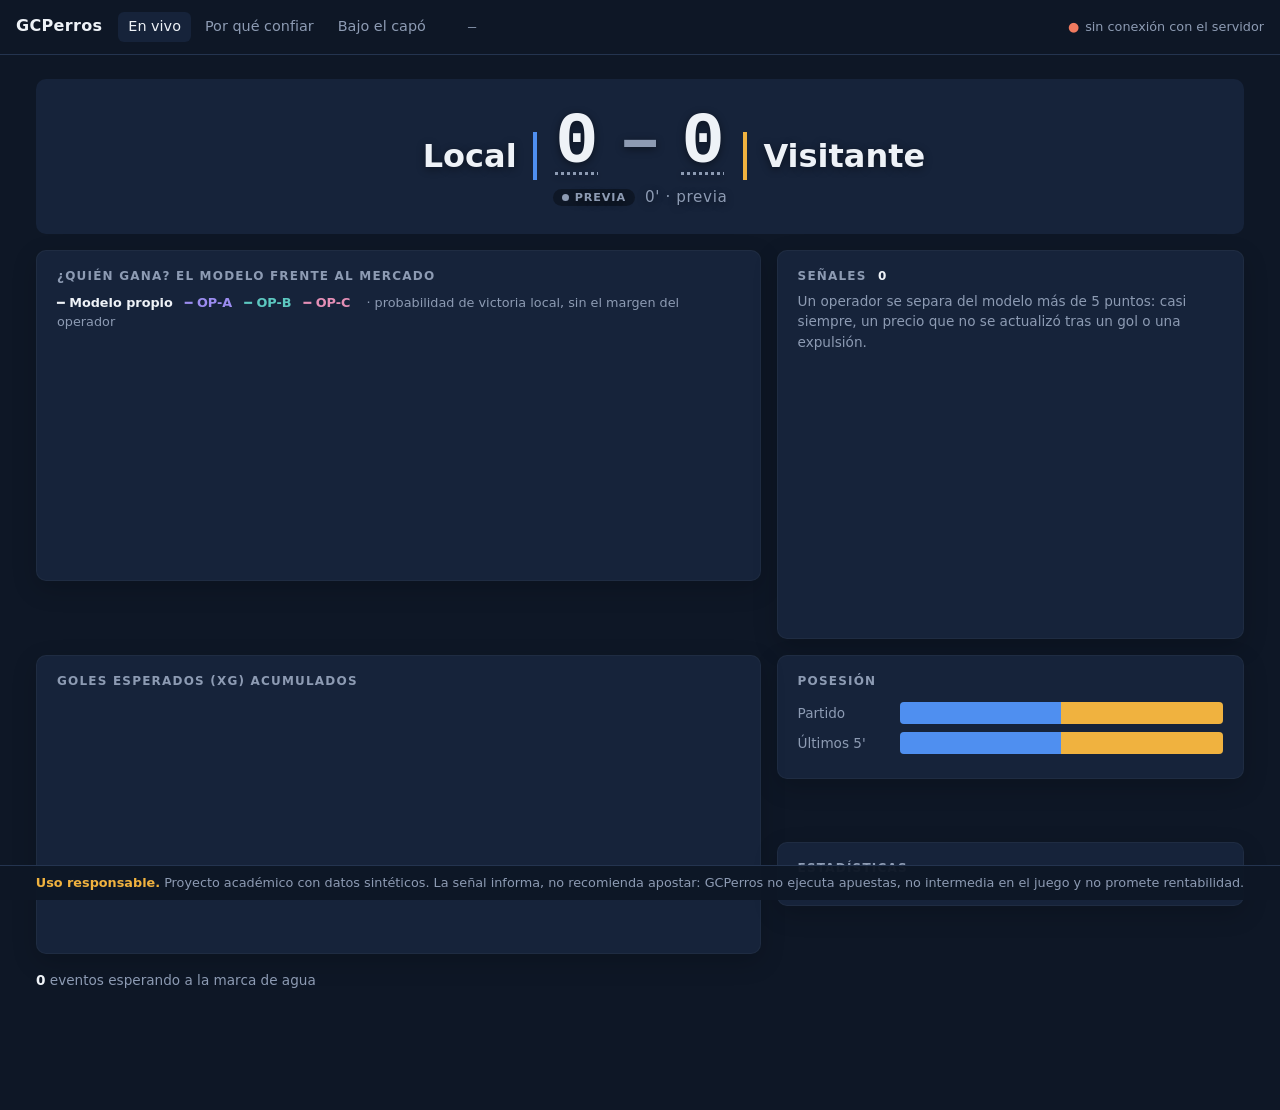
==== commit 464fafa7: "🐛 fix(demo): vuelve el tema oscuro del vídeo y el selector de deporte en todas las pantallas La revi" ====
--- a/src/gcperros/demo/static/index.html
+++ b/src/gcperros/demo/static/index.html
@@ -7,204 +7,79 @@
   <link rel="stylesheet" href="app.css">
 </head>
 <body>
-  <!-- Encabezado editorial sobrio: sin cajas, flotando sobre el papel -->
-  <header class="masthead">
-    <div class="masthead-meta">
-      <a href="/" class="brand-link"><span class="brand">GCPERROS</span></a>
-      <span class="meta-sep">/</span>
-      <span class="edition">ANÁLISIS DE DATOS Y SEÑALES DEPORTIVAS</span>
-      <span class="meta-sep">/</span>
-      <span class="match" id="match-id">—</span>
-    </div>
-
-    <!-- Selector de deporte: concebido como botones interactivos con gráfico rodante -->
-    <nav class="sports-folio sports" id="sports" aria-label="Seleccionar deporte"></nav>
-
-    <!-- Navegación y estado de conexión como micro-tipografía -->
-    <div class="masthead-nav">
-      <nav class="nav" aria-label="Navegación principal">
-        <a href="/" aria-current="page">En vivo</a>
-        <a href="confianza.html">Por qué confiar</a>
-        <a href="bajo-el-capo.html">Bajo el capó</a>
-      </nav>
-      <span class="link" id="link" data-state="connecting">conectando</span>
-    </div>
+  <header class="bar">
+    <span class="brand">GCPerros</span>
+    <nav class="nav"><a href="/" aria-current="page">En vivo</a><a href="confianza.html">Por qué confiar</a><a href="bajo-el-capo.html">Bajo el capó</a></nav>
+    <nav class="sports" id="sports" aria-label="Deporte"></nav>
+    <span class="match" id="match-id">—</span>
+    <span class="link" id="link" data-state="connecting">conectando</span>
   </header>
 
   <main class="wrap live">
-    <!-- Barra lateral izquierda: Resultados anteriores de la jornada -->
-    <aside class="sidebar sidebar-left" aria-label="Resultados anteriores">
-      <header class="sidebar-header">
-        <span class="sidebar-badge">JORNADA 28</span>
-        <h3>Resultados Recientes</h3>
-        <p class="sidebar-note">Ilustrativo: estos partidos no salen del pipeline.</p>
-      </header>
-      <div class="match-cards-list" id="past-matches">
-        <!-- Renderizado dinámico según el deporte activo -->
+    <section class="board" aria-label="Marcador">
+      <div class="team home"><span class="name" id="home-name">Local</span></div>
+      <div class="score">
+        <span id="home-goals" data-indicator="goals" tabindex="0" title="¿De dónde sale?">0</span><span class="dash">–</span><span id="away-goals" data-indicator="goals" tabindex="0" title="¿De dónde sale?">0</span>
+        <span class="clock"><span class="state" id="state" data-phase="paused">previa</span><span id="minute">0'</span> · <span id="phase">previa</span></span>
       </div>
-    </aside>
+      <div class="team away"><span class="name" id="away-name">Visitante</span></div>
+      <table class="quarters" id="quarters" hidden aria-label="Puntos por cuarto">
+        <thead><tr id="quarters-head"></tr></thead><tbody id="quarters-body"></tbody>
+      </table>
+    </section>
 
-    <!-- Columna Central: El partido en vivo -->
-    <div class="main-stage">
-      <!-- Marcador con textura de cancha (césped segado / parqué de baloncesto) -->
-      <section class="board scoreboard" aria-label="Marcador en directo" aria-live="polite">
-        <div class="team home competitor">
-          <span class="name" id="home-name">Local</span>
-          <span class="side-tag">LOCAL</span>
-        </div>
+    <section class="panel market" aria-label="Mercado frente a modelo">
+      <h2>¿Quién gana? El modelo frente al mercado</h2>
+      <p class="legend">
+        <span class="model">Modelo propio</span><span class="op-a">OP-A</span><span class="op-b">OP-B</span><span class="op-c">OP-C</span>
+        · probabilidad de victoria local, sin el margen del operador
+      </p>
+      <div class="chart"><svg id="win-chart" viewBox="0 0 640 200" role="img"
+        aria-label="Probabilidad de victoria local según el modelo y según cada operador"></svg></div>
+      <div class="book-wrap">
+        <table class="book"><thead><tr id="book-head"></tr></thead><tbody id="book-body"></tbody></table>
+      </div>
+    </section>
 
-        <div class="score-core score">
-          <div class="score-numeral">
-            <span id="home-goals" data-indicator="goals" tabindex="0" title="¿De dónde sale este número?">0</span>
-            <span class="dash">—</span>
-            <span id="away-goals" data-indicator="goals" tabindex="0" title="¿De dónde sale este número?">0</span>
-          </div>
-          <div class="chronometer clock">
-            <span class="state" id="state" data-phase="paused">previa</span>
-            <span class="minute" id="minute">0'</span>
-            <span class="dot">·</span>
-            <span class="phase" id="phase">previa</span>
-          </div>
-        </div>
+    <section class="panel signals-panel" aria-label="Señales">
+      <h2>Señales <b id="signal-count">0</b></h2>
+      <p class="hint" id="signal-hint">Un operador se separa del modelo más de 5 puntos: casi siempre, un precio que no se actualizó tras un gol o una expulsión.</p>
+      <ol class="signals" id="signal-list"></ol>
+    </section>
 
-        <div class="team away competitor">
-          <span class="name" id="away-name">Visitante</span>
-          <span class="side-tag">VISITANTE</span>
-        </div>
+    <section class="panel possession-panel" aria-label="Posesión">
+      <h2>Posesión</h2>
+      <div class="row">
+        <span class="label">Partido</span>
+        <div class="split" id="running"><i class="home"></i><i class="away"></i></div>
+      </div>
+      <div class="row">
+        <span class="label">Últimos 5'</span>
+        <div class="split" id="window"><i class="home"></i><i class="away"></i></div>
+      </div>
+    </section>
 
-        <!-- Baloncesto: tabla de cuartos sutil -->
-        <table class="quarters" id="quarters" hidden aria-label="Puntos por cuarto">
-          <thead><tr id="quarters-head"></tr></thead>
-          <tbody id="quarters-body"></tbody>
-        </table>
-      </section>
+    <section class="panel estimate-panel" aria-label="Goles esperados">
+      <h2 id="estimate-title">Goles esperados (xG) acumulados</h2>
+      <div class="chart"><svg id="xg-chart" viewBox="0 0 640 220" role="img"
+        aria-label="Lo que cada equipo debería llevar marcado según la calidad de sus tiros, a lo largo del partido"></svg></div>
+    </section>
 
-      <!-- Divisorio editorial -->
-      <div class="rule-folio"><span>REGISTRO DEL PARTIDO</span></div>
+    <section class="panel stats-panel" aria-label="Estadísticas">
+      <h2>Estadísticas</h2>
+      <table class="stats"><tbody id="stats-body"></tbody></table>
+    </section>
 
-      <!-- Sección de Mercado y Señales: 2 columnas libres -->
-      <div class="editorial-split">
-        <!-- Mercado frente a modelo -->
-        <section class="panel market" aria-label="Mercado frente a modelo">
-          <header class="section-lead">
-            <span class="section-num">I</span>
-            <h2>Probabilidad de victoria frente al mercado</h2>
-          </header>
-          <p class="legend">
-            <span class="model">Modelo propio</span>
-            <span class="op-a">OP-A</span>
-            <span class="op-b">OP-B</span>
-            <span class="op-c">OP-C</span>
-            <span class="legend-note">Probabilidad de victoria local, descontado el margen del operador.</span>
-          </p>
-          <div class="chart">
-            <svg id="win-chart" viewBox="0 0 640 200" role="img"
-              aria-label="Probabilidad de victoria local según el modelo y según cada operador">
-              <title>Curva de probabilidad de victoria</title>
-              <desc>Comparativa en tiempo real entre el modelo interno y las casas de apuestas</desc>
-            </svg>
-          </div>
-          <div class="book-wrap">
-            <table class="book">
-              <caption>Cuotas implícitas vigentes frente al modelo</caption>
-              <thead><tr id="book-head"></tr></thead>
-              <tbody id="book-body"></tbody>
-            </table>
-          </div>
-        </section>
-
-        <!-- Feed de señales -->
-        <section class="panel signals-panel" aria-label="Señales">
-          <header class="section-lead">
-            <span class="section-num">II</span>
-            <h2>Señales de divergencia <em id="signal-count">0</em></h2>
-          </header>
-          <p class="hint" id="signal-hint">
-            Un operador se separa del modelo más de 5 puntos: casi siempre, un precio que no se actualizó tras un gol o una expulsión.
-          </p>
-          <ol class="signals" id="signal-list"></ol>
-        </section>
-      </div>
-
-      <!-- Divisorio editorial -->
-      <div class="rule-folio"><span>MÉTRICAS Y CONTROL DE JUEGO</span></div>
-
-      <div class="editorial-split">
-        <!-- Posesión & Estimación xG / xP -->
-        <section class="panel estimate-panel" aria-label="Goles esperados">
-          <header class="section-lead">
-            <span class="section-num">III</span>
-            <h2 id="estimate-title">Goles esperados (xG) acumulados</h2>
-          </header>
-          <div class="chart">
-            <svg id="xg-chart" viewBox="0 0 640 220" role="img"
-              aria-label="Expectativa acumulada a lo largo del partido">
-              <title>Expectativa acumulada de anotación</title>
-              <desc>Evolución de goles o puntos esperados por cada equipo</desc>
-            </svg>
-          </div>
-        </section>
-
-        <!-- Columna derecha: Posesión y Estadísticas acumuladas -->
-        <div class="stats-stack">
-          <section class="panel possession-panel" aria-label="Posesión">
-            <header class="section-lead">
-              <span class="section-num">IV</span>
-              <h2>Distribución de Posesión</h2>
-            </header>
-            <div class="possession-block">
-              <div class="row">
-                <span class="label">Partido</span>
-                <div class="split" id="running"><i class="home"></i><i class="away"></i></div>
-              </div>
-              <div class="row">
-                <span class="label">Últimos 5'</span>
-                <div class="split" id="window"><i class="home"></i><i class="away"></i></div>
-              </div>
-            </div>
-          </section>
-
-          <section class="panel stats-panel" aria-label="Estadísticas">
-            <header class="section-lead">
-              <span class="section-num">V</span>
-              <h2>Estadísticas acumuladas</h2>
-            </header>
-            <table class="stats">
-              <caption>Comparativa de volumen y acierto entre ambos conjuntos</caption>
-              <tbody id="stats-body"></tbody>
-            </table>
-          </section>
-        </div>
-      </div>
-
-      <!-- Transparencia del motor y retención -->
-      <div class="watermark-note">
-        <p class="held" id="held" title="La marca de agua retiene cada evento hasta que llega otro más de 10 s posterior: así ningún evento atrasado reordena el pasado. Cuenta aquí, a la vista, en vez de esconderse.">
-          Retención de flujo: <b id="pending">0</b> eventos esperando a la marca de agua
-        </p>
-      </div>
-    </div>
-
-    <!-- Barra lateral derecha: Próximos partidos programados -->
-    <aside class="sidebar sidebar-right" aria-label="Próximos partidos">
-      <header class="sidebar-header">
-        <span class="sidebar-badge">CALENDARIO</span>
-        <h3>Próximos Encuentros</h3>
-        <p class="sidebar-note">Ilustrativo: estos partidos no salen del pipeline.</p>
-      </header>
-      <div class="match-cards-list" id="upcoming-matches">
-        <!-- Renderizado dinámico según el deporte activo -->
-      </div>
-    </aside>
+    <p class="held" id="held" title="La marca de agua retiene cada evento hasta que llega otro más de 10 s posterior: así ningún evento atrasado reordena el pasado. Cuenta aquí, a la vista, en vez de esconderse.">
+      <b id="pending">0</b> eventos esperando a la marca de agua
+    </p>
   </main>
 
-  <!-- Aviso legal permanente de juego responsable en pie -->
   <aside class="disclaimer" role="note" aria-label="Uso responsable">
     <b>Uso responsable.</b> Proyecto académico con datos sintéticos. La señal informa, no recomienda apostar:
     GCPerros no ejecuta apuestas, no intermedia en el juego y no promete rentabilidad.
   </aside>
 
-  <!-- Diálogo nativo de trazabilidad: hoja de papel limpia -->
   <dialog id="trace" class="trace" aria-label="De dónde sale este número">
     <form method="dialog" class="trace-x"><button aria-label="Cerrar">×</button></form>
     <div class="trace-body"></div>
--- a/src/gcperros/demo/static/app.css
+++ b/src/gcperros/demo/static/app.css
@@ -1,1308 +1,362 @@
-/* ==========================================================================
-   GCPerros · Sistema de Diseño Editorial Deportivo
-   Inspirado en tipografía suiza y publicaciones monográficas.
-   Cero gradientes, cero sombras tech, cero neón, cero cajas clónicas.
-   ========================================================================== */
-
+/* Pantalla de retransmisión: un solo tema, a propósito. Sin fuentes ni
+   librerías externas, para que la demo funcione sin conexión. */
 :root {
-  /* Paleta Base Papel Cálido */
-  --ground: #f4efea;
-  --panel: #ebe4dc;
-  --line: #ded6cc;
-  --line-strong: #1a231c;
-  --ink: #1a231c;
-  --muted: #6c746e;
-  --faint: #9ea8a0;
-
-  /* Equipos / Colores sobrios */
-  --home: #1f3b60;
-  --away: #8c4320;
-
-  /* Operadores de Mercado (tonos sólidos apagados) */
-  --op-a: #5a4b81;
-  --op-b: #286b68;
-  --op-c: #944d68;
-
-  /* Estados y Alertas */
-  --ok: #27593b;
-  --warn: #9e2a1b;
-
-  /* Acento activo dinámico por deporte */
-  --accent: #1c402e;
-  --accent-soft: #d8e4dc;
-
-  /* Tipografías: fallback nativo del sistema para funcionar 100% offline */
-  --font-serif: "Fraunces", Georgia, "Times New Roman", serif;
-  --font-sans: "DM Sans", -apple-system, BlinkMacSystemFont, "Segoe UI", Roboto, sans-serif;
-  --font-mono: ui-monospace, Consolas, "Liberation Mono", monospace;
-
-  /* Espaciado modular */
-  --gap-xs: 4px;
-  --gap-sm: 8px;
-  --gap-md: 16px;
-  --gap-lg: 24px;
-  --gap-xl: 40px;
-}
-
-/* Identidad Baloncesto (Terracota y Parqué editorial apagado) */
-body[data-sport="basketball"] {
-  --accent: #8f3d24;
-  --accent-soft: #f2ddd4;
-  --home: #8f3d24;
-  --away: #2c4d6f;
-}
-
-/* Modo Oscuro Editorial (Verde-tinta profundo, nunca negro puro) */
-@media (prefers-color-scheme: dark) {
-  :root {
-    --ground: #141a17;
-    --panel: #1b2420;
-    --line: #26322c;
-    --line-strong: #ede7df;
-    --ink: #ede7df;
-    --muted: #8c9690;
-    --faint: #526058;
-
-    --home: #5f8bc2;
-    --away: #d9784e;
-
-    --op-a: #8e80b8;
-    --op-b: #4aa8a3;
-    --op-c: #cc7897;
-
-    --ok: #4ea86e;
-    --warn: #d65545;
-
-    --accent: #4ea86e;
-    --accent-soft: #1d3326;
-  }
-
-  body[data-sport="basketball"] {
-    --accent: #d97354;
-    --accent-soft: #381e16;
-    --home: #d97354;
-    --away: #5fa4ce;
-  }
-}
-
-/* Reset y Base tipográfica */
-*, *::before, *::after { box-sizing: border-box; }
-
+  --ground: #0e1726;
+  --panel: #16233a;
+  --line: #24344f;
+  --ink: #eef2f7;
+  --muted: #8d9bb3;
+  --home: #4f8ff0;
+  --away: #f0b23f;
+  --op-a: #9b8cf0;
+  --op-b: #5cc8c0;
+  --op-c: #e58fb6;
+  --ok: #4fc08d;
+  --warn: #f07a5f;
+}
+
+* { box-sizing: border-box; }
 body {
   margin: 0;
-  padding: 0 0 64px;
-  background-color: var(--ground);
+  background: var(--ground);
   color: var(--ink);
-  font-family: var(--font-sans);
-  font-size: 15px;
-  line-height: 1.5;
-  -webkit-font-smoothing: antialiased;
-  -moz-osx-font-smoothing: grayscale;
-}
-
-/* ==========================================================================
-   Cabecera Editorial (Masthead)
-   ========================================================================== */
-.masthead {
-  display: grid;
-  grid-template-columns: 1fr auto 1fr;
-  align-items: center;
-  gap: var(--gap-md);
-  padding: 14px var(--gap-lg);
-  border-bottom: 1px solid var(--line);
-  background-color: var(--ground);
-}
-
-.masthead-meta {
-  display: flex;
-  align-items: baseline;
-  gap: var(--gap-sm);
-  font-size: 0.75rem;
-  letter-spacing: 0.08em;
-  text-transform: uppercase;
-}
-
-.masthead-meta .brand {
-  font-weight: 800;
-  color: var(--ink);
-  letter-spacing: 0.12em;
-  transition: color 0.15s ease;
-}
-
-.masthead-meta a.brand-link {
-  color: inherit;
-  text-decoration: none;
-}
-.masthead-meta a.brand-link:hover .brand {
-  color: var(--accent);
-}
-
-.masthead-meta .meta-sep {
-  color: var(--line);
-  font-weight: 300;
-}
-
-.masthead-meta .edition {
-  color: var(--muted);
-  font-size: 0.7rem;
-}
-
-.masthead-meta .match {
-  font-family: var(--font-mono);
-  color: var(--muted);
-  font-size: 0.72rem;
-}
-
-/* Selector de Deporte: BOTONES RECTANGULARES LLAMATIVOS Y VISIBLES */
-.sports-folio, .sports, nav#sports {
-  display: flex !important;
-  gap: 14px !important;
-  align-items: center !important;
-  background: transparent !important;
-}
-
-.sports a, nav#sports a {
-  position: relative !important;
-  display: inline-flex !important;
-  align-items: center !important;
-  justify-content: flex-start !important;
-  gap: 10px !important;
-  padding: 10px 22px 10px 14px !important;
-  border-radius: 6px !important;
-  border: 2px solid #3e4c59 !important;
-  background: #1f2a36 !important;
-  color: #ffffff !important;
-  font-family: var(--font-sans) !important;
-  font-size: 0.92rem !important;
-  font-weight: 800 !important;
-  text-transform: uppercase !important;
-  letter-spacing: 0.08em !important;
-  text-decoration: none !important;
-  cursor: pointer !important;
-  overflow: hidden !important;
-  box-shadow: 0 4px 10px rgba(0, 0, 0, 0.3) !important;
-  transition: transform 0.2s ease, border-color 0.2s ease, background-color 0.2s ease, box-shadow 0.2s ease !important;
-  z-index: 1 !important;
-}
-
-/* Balón como elemento gráfico redondo visible (28px x 28px) */
-.ball-graphic {
-  display: inline-block !important;
-  width: 28px !important;
-  height: 28px !important;
-  min-width: 28px !important;
-  border-radius: 50% !important;
-  position: relative !important;
-  transform: rotate(0deg) !important;
-  transition: transform 1.2s cubic-bezier(0.25, 1, 0.5, 1) !important;
-  box-shadow: inset -2px -2px 4px rgba(0, 0, 0, 0.4), 0 2px 5px rgba(0, 0, 0, 0.35) !important;
-}
-
-/* Gráfico Balón de Fútbol: hexágonos y costuras estilizadas en CSS */
-.ball-football {
-  background:
-    radial-gradient(circle at 50% 50%, #1a1a1a 18%, transparent 20%),
-    radial-gradient(circle at 10% 20%, #1a1a1a 14%, transparent 16%),
-    radial-gradient(circle at 90% 20%, #1a1a1a 14%, transparent 16%),
-    radial-gradient(circle at 30% 90%, #1a1a1a 14%, transparent 16%),
-    radial-gradient(circle at 70% 90%, #1a1a1a 14%, transparent 16%),
-    radial-gradient(circle at 35% 30%, #ffffff 30%, #e2e2e2 85%) !important;
-  border: 1.5px solid #222222 !important;
-}
-
-/* Gráfico Balón de Baloncesto: surcos de goma y cuero naranja */
-.ball-basketball {
-  background:
-    linear-gradient(90deg, transparent 46%, #3d1b00 47%, #3d1b00 53%, transparent 54%),
-    linear-gradient(0deg, transparent 46%, #3d1b00 47%, #3d1b00 53%, transparent 54%),
-    radial-gradient(circle at 50% 50%, transparent 62%, #3d1b00 63%, #3d1b00 69%, transparent 70%),
-    radial-gradient(circle at 30% 30%, #ff8f26 25%, #d65500 85%) !important;
-  border: 1.5px solid #3d1b00 !important;
-}
-
-/* Animación: la pelota gira en la dirección indicada (de izq a der, agujas del reloj) a velocidad suave */
-.sports a:hover, nav#sports a:hover {
-  transform: translateY(-2px) !important;
-  border-color: #ffffff !important;
-  box-shadow: 0 6px 16px rgba(0, 0, 0, 0.45) !important;
-  text-decoration: none !important;
-}
-
-.sports a:hover .ball-graphic, nav#sports a:hover .ball-graphic {
-  transform: rotate(360deg) !important;
-}
-
-/* Estado activo / seleccionado */
-.sports a[aria-current="true"], nav#sports a[aria-current="true"] {
-  background: #276241 !important;
-  border-color: #4fc08d !important;
-  color: #ffffff !important;
-  box-shadow: 0 0 12px rgba(79, 192, 141, 0.35) !important;
-}
-
-body[data-sport="basketball"] .sports a[aria-current="true"],
-body[data-sport="basketball"] nav#sports a[aria-current="true"] {
-  background: #8f3d24 !important;
-  border-color: #f28a2e !important;
-  box-shadow: 0 0 12px rgba(242, 138, 46, 0.35) !important;
-}
-
-.sports a:focus-visible, nav#sports a:focus-visible {
-  outline: 3px solid #ffffff !important;
-  outline-offset: 3px !important;
-}
-
-.masthead-nav {
-  display: flex;
-  align-items: center;
-  justify-content: flex-end;
-  gap: var(--gap-md);
-}
-
-.nav {
-  display: flex;
-  gap: var(--gap-sm);
-}
-
+  font: 16px/1.5 system-ui, -apple-system, "Segoe UI", Roboto, sans-serif;
+}
+.wrap { max-width: 880px; margin: 0 auto; padding: 24px 16px 48px; display: grid; gap: 16px; }
+
+.bar {
+  display: flex; gap: 16px; align-items: baseline;
+  padding: 12px 16px; border-bottom: 1px solid var(--line);
+}
+.brand { font-weight: 800; letter-spacing: 0.02em; }
+.nav { display: flex; gap: 4px; }
 .nav a {
-  color: var(--muted);
-  text-decoration: none;
-  font-size: 0.8rem;
-  font-weight: 500;
-  padding: 4px 6px;
-  border-bottom: 1px solid transparent;
-  transition: color 0.15s ease, border-color 0.15s ease;
-}
-
-.nav a:hover {
-  color: var(--ink);
-}
-
-.nav a[aria-current="page"] {
-  color: var(--ink);
-  border-bottom-color: var(--ink);
-  font-weight: 600;
-}
-
-.nav a:focus-visible {
-  outline: 2px solid var(--accent);
-  outline-offset: 2px;
-}
-
-.link {
-  display: inline-flex;
-  align-items: center;
-  gap: 6px;
-  font-size: 0.72rem;
-  font-family: var(--font-mono);
-  text-transform: uppercase;
-  letter-spacing: 0.05em;
-  color: var(--muted);
-}
-
-.link::before {
-  content: "";
-  display: inline-block;
-  width: 6px;
-  height: 6px;
-  border-radius: 50%;
-  background-color: var(--muted);
-}
-
-.link[data-state="live"]::before { background-color: var(--ok); }
-.link[data-state="ended"]::before { background-color: var(--muted); }
-.link[data-state="lost"]::before { background-color: var(--warn); }
-
-/* ==========================================================================
-   Estructura Panorámica: 3 Columnas (Aprovechamiento total del ancho)
-   Barras laterales con partidos anteriores y próximos encuentros
-   ========================================================================== */
-.viewport-layout, .wrap.live {
-  display: grid;
-  grid-template-columns: 280px minmax(0, 1fr) 280px;
-  gap: var(--gap-lg);
-  max-width: 1650px;
-  margin: 0 auto;
-  padding: var(--gap-md) var(--gap-md) var(--gap-xl);
-  align-items: start;
-  width: 100%;
-  box-sizing: border-box;
-}
-
-.main-stage {
-  width: 100%;
-  margin: 0 auto;
-  padding: 0;
-  display: flex;
-  flex-direction: column;
-  gap: var(--gap-xl);
-  min-width: 0;
-}
-
-.wrap {
-  padding: var(--gap-lg) var(--gap-md);
-  display: grid;
-  gap: var(--gap-xl);
-}
-
-.sidebar {
-  display: flex;
-  flex-direction: column;
-  gap: var(--gap-md);
-  position: sticky;
-  top: 20px;
-}
-
-.sidebar-header {
-  border-bottom: 2px solid var(--ink);
-  padding-bottom: 6px;
-  display: flex;
-  flex-direction: column;
-  gap: 3px;
-}
-
-.sidebar-badge {
-  font-family: var(--font-mono);
-  font-size: 0.68rem;
-  font-weight: 700;
-  letter-spacing: 0.12em;
-  color: var(--muted);
-  text-transform: uppercase;
-}
-
-.sidebar-header h3 {
-  margin: 0;
-  font-family: var(--font-serif);
-  font-size: 1.15rem;
-  font-weight: 700;
-  color: var(--ink);
-}
-
-.match-cards-list {
-  display: flex;
-  flex-direction: column;
-  gap: var(--gap-sm);
-}
-
-.side-card {
-  padding: 10px 12px;
-  background: var(--panel);
-  border: 1px solid var(--line);
-  border-radius: 6px;
-  display: flex;
-  flex-direction: column;
-  gap: 6px;
-  transition: transform 0.15s ease, border-color 0.15s ease;
-}
-
-.side-card:hover {
-  transform: translateX(2px);
-  border-color: var(--accent);
-}
-
-.side-card-top {
-  display: flex;
-  justify-content: space-between;
-  align-items: baseline;
-}
-
-.side-card-top .teams {
-  font-family: var(--font-serif);
-  font-size: 0.95rem;
-  font-weight: 700;
-  color: var(--ink);
-}
-
-.side-card-top .teams .vs {
-  font-style: italic;
-  font-size: 0.75rem;
-  font-family: var(--font-sans);
-  color: var(--muted);
-}
-
-.side-card-top .score {
-  font-family: var(--font-mono);
-  font-weight: 800;
-  font-size: 0.95rem;
-  color: var(--ink);
-}
-
-.side-card-top .odds-pill {
-  font-family: var(--font-mono);
-  font-size: 0.72rem;
-  font-weight: 700;
-  padding: 2px 6px;
-  border-radius: 4px;
-  background: rgba(0, 0, 0, 0.05);
-  color: var(--accent);
-  border: 1px solid var(--line);
-}
-
-.side-card-bot {
-  display: flex;
-  justify-content: space-between;
-  align-items: center;
-  font-size: 0.75rem;
-  color: var(--muted);
-  font-family: var(--font-mono);
-}
-
-.side-card-bot .sub {
-  color: var(--faint);
-  font-size: 0.7rem;
-}
-
-.side-card-bot .meta {
-  color: var(--accent);
-  font-weight: 600;
-  font-size: 0.72rem;
-}
-
-@media (max-width: 1280px) {
-  .viewport-layout {
-    grid-template-columns: 220px 1fr 220px;
-  }
-}
-
-@media (max-width: 1040px) {
-  .viewport-layout {
-    grid-template-columns: 1fr;
-  }
-  .sidebar {
-    position: static;
-  }
-  .sidebar-left { order: 2; }
-  .sidebar-right { order: 3; }
-  .main-stage { order: 1; }
-}
-
-/* Filete editorial divisor */
-.rule-folio {
-  display: flex;
-  align-items: center;
-  gap: var(--gap-md);
-  margin: var(--gap-xs) 0;
-  border-top: 1px solid var(--line);
-}
-
-.rule-folio span {
-  font-size: 0.68rem;
-  font-weight: 700;
-  letter-spacing: 0.14em;
-  text-transform: uppercase;
-  color: var(--faint);
-  padding-top: var(--gap-xs);
-}
-
-/* ==========================================================================
-   Marcador con Suelo de Cancha y Ambiente Deportivo Dinámico
-   Césped segado para Fútbol / Parqué y líneas de juego para Baloncesto.
-   ========================================================================== */
-.scoreboard, .board {
-  display: grid;
-  grid-template-columns: 1fr auto 1fr;
-  align-items: center;
-  gap: var(--gap-lg);
-  padding: 32px var(--gap-lg);
-  border-radius: 8px;
-  position: relative;
-  overflow: hidden;
-  box-shadow: inset 0 0 0 1px rgba(255, 255, 255, 0.08), 0 4px 16px rgba(0, 0, 0, 0.12);
-  color: #ffffff;
-}
-
-/* Textura Fútbol: césped segado con franjas y círculo central blanco sutil */
-body[data-sport="football"] .board,
-body:not([data-sport="basketball"]) .board {
-  background:
-    radial-gradient(circle at 50% 50%, transparent 68px, rgba(255, 255, 255, 0.12) 69px, rgba(255, 255, 255, 0.12) 71px, transparent 72px),
-    linear-gradient(90deg, transparent calc(50% - 1px), rgba(255, 255, 255, 0.12) calc(50% - 1px), rgba(255, 255, 255, 0.12) calc(50% + 1px), transparent calc(50% + 1px)),
-    repeating-linear-gradient(90deg, #17422c 0 64px, #1a4931 64px 128px);
-}
-
-/* Textura Baloncesto: parqué cálido, triple arco y línea de tres */
-body[data-sport="basketball"] .board {
-  background:
-    radial-gradient(ellipse 36% 130% at 0% 50%, transparent 98%, rgba(255, 255, 255, 0.16) 99%, transparent 100%),
-    radial-gradient(ellipse 36% 130% at 100% 50%, transparent 98%, rgba(255, 255, 255, 0.16) 99%, transparent 100%),
-    radial-gradient(circle at 50% 50%, transparent 58px, rgba(255, 255, 255, 0.16) 59px, rgba(255, 255, 255, 0.16) 61px, transparent 62px),
-    repeating-linear-gradient(90deg, transparent 0 22px, rgba(0, 0, 0, 0.08) 22px 23px),
-    linear-gradient(180deg, #915a2c, #70401b);
-}
-
-.competitor {
-  display: flex;
-  flex-direction: column;
-  z-index: 2;
-}
-
-.competitor.home {
-  text-align: right;
-  align-items: flex-end;
-  border-right: 3px solid rgba(255, 255, 255, 0.4);
-  padding-right: var(--gap-md);
-}
-
-.competitor.away {
-  text-align: left;
-  align-items: flex-start;
-  border-left: 3px solid rgba(255, 255, 255, 0.4);
-  padding-left: var(--gap-md);
-}
-
-.competitor .name {
-  font-family: var(--font-serif);
-  font-size: clamp(1.6rem, 4vw, 2.6rem);
-  font-weight: 700;
-  line-height: 1.1;
-  color: #ffffff;
-  letter-spacing: -0.01em;
-  text-shadow: 0 2px 6px rgba(0, 0, 0, 0.5);
-}
-
-.competitor .side-tag {
-  font-size: 0.68rem;
-  font-weight: 700;
-  letter-spacing: 0.14em;
-  color: rgba(255, 255, 255, 0.7);
-  text-transform: uppercase;
-  margin-top: 4px;
-  text-shadow: 0 1px 3px rgba(0, 0, 0, 0.6);
-}
-
-.score-core {
-  display: flex;
-  flex-direction: column;
-  align-items: center;
-  justify-content: center;
-  padding: 0 var(--gap-md);
-  z-index: 2;
-}
-
-.score-numeral, .score {
-  display: flex;
-  align-items: baseline;
-  justify-content: center;
-  font-family: var(--font-serif);
-  font-size: clamp(3.2rem, 9vw, 5.2rem);
-  font-weight: 700;
-  line-height: 1;
+  color: var(--muted); text-decoration: none; font-size: 0.9rem;
+  padding: 4px 10px; border-radius: 6px;
+}
+.nav a:hover { color: var(--ink); }
+.nav a[aria-current="page"] { color: var(--ink); background: var(--panel); }
+.nav a:focus-visible { outline: 2px solid var(--home); outline-offset: 2px; }
+.match { color: var(--muted); font-family: ui-monospace, Consolas, monospace; font-size: 0.85rem; }
+.link { margin-left: auto; font-size: 0.8rem; color: var(--muted); }
+.link::before { content: "●"; margin-right: 6px; }
+.link[data-state="live"]::before { color: var(--ok); }
+.link[data-state="ended"]::before { color: var(--muted); }
+.link[data-state="lost"]::before { color: var(--warn); }
+
+.board {
+  display: grid; grid-template-columns: 1fr auto 1fr; align-items: center; gap: 16px;
+  background: var(--panel); border-radius: 10px; padding: 28px 20px;
+}
+.team .name { font-size: clamp(1.2rem, 4vw, 2rem); font-weight: 700; }
+.team.home { text-align: right; border-right: 4px solid var(--home); padding-right: 16px; }
+.team.away { border-left: 4px solid var(--away); padding-left: 16px; }
+.score {
+  display: grid; justify-items: center;
+  font: 800 clamp(2.6rem, 9vw, 4.5rem)/1 ui-monospace, Consolas, monospace;
   font-variant-numeric: tabular-nums;
-  color: #ffffff;
-  text-shadow: 0 3px 12px rgba(0, 0, 0, 0.55);
-}
-
-.score-numeral .dash, .score .dash {
-  color: rgba(255, 255, 255, 0.5);
-  margin: 0 0.15em;
-  font-weight: 300;
-}
-
-.chronometer, .clock {
-  margin-top: 8px;
-  font-family: var(--font-mono);
-  font-size: 0.85rem;
-  font-weight: 600;
-  letter-spacing: 0.08em;
-  text-transform: uppercase;
-  color: rgba(255, 255, 255, 0.85);
-  display: flex;
-  align-items: center;
-  gap: 6px;
-  background: rgba(0, 0, 0, 0.25);
-  padding: 3px 10px;
-  border-radius: 4px;
-}
-
-.chronometer .dot { color: rgba(255, 255, 255, 0.4); }
-
-/* Cuartos Baloncesto */
-.quarters {
-  grid-column: 1 / -1;
-  justify-self: center;
-  margin-top: var(--gap-md);
-  border-collapse: collapse;
-  font-family: var(--font-mono);
-  font-size: 0.8rem;
-  font-variant-numeric: tabular-nums;
-  border-top: 1px solid var(--line);
-  width: 100%;
-  max-width: 520px;
-}
-
-.quarters th, .quarters td {
-  padding: 6px 10px;
-  text-align: center;
-  border-bottom: 1px solid var(--line);
-}
-
-.quarters thead th {
-  font-weight: 600;
-  font-size: 0.7rem;
-  letter-spacing: 0.08em;
-  text-transform: uppercase;
-  color: var(--muted);
-}
-
-.quarters tbody th {
-  text-align: left;
-  font-weight: 500;
-  font-family: var(--font-sans);
-  color: var(--ink);
-}
-
-/* ==========================================================================
-   Disposición en Columnas Libres (Editorial Split)
-   ========================================================================== */
-.editorial-split {
-  display: grid;
-  grid-template-columns: minmax(0, 1.4fr) minmax(0, 1fr);
-  gap: var(--gap-xl);
-  align-items: start;
-  width: 100%;
-}
-
-.stats-stack {
-  display: flex;
-  flex-direction: column;
-  gap: var(--gap-lg);
-  width: 100%;
-}
-
-.panel-flat, .panel {
-  display: grid;
-  gap: var(--gap-md);
-  background: transparent;
-  padding: 0;
-}
-
-.section-lead {
-  display: flex;
-  align-items: baseline;
-  gap: 8px;
-  border-bottom: 1px solid var(--line);
-  padding-bottom: 6px;
-}
-
-.section-num {
-  font-family: var(--font-serif);
-  font-style: italic;
-  font-size: 0.9rem;
-  color: var(--muted);
-}
-
-.section-lead h2, .panel h2 {
-  margin: 0;
-  font-family: var(--font-serif);
-  font-size: 1.15rem;
-  font-weight: 600;
-  letter-spacing: -0.01em;
-  color: var(--ink);
-  text-transform: none;
-}
-
-.section-lead h2 em, .panel h2 b {
-  font-family: var(--font-mono);
-  font-style: normal;
-  font-weight: 600;
-  font-size: 0.85rem;
-  color: var(--muted);
-  margin-left: 6px;
-}
-
-.hint {
-  margin: 0;
-  color: var(--muted);
-  font-size: 0.82rem;
-  line-height: 1.45;
-}
-
-/* ==========================================================================
-   Mercado & Tablas Editoriales (Solo líneas finas horizontales)
-   ========================================================================== */
-.legend {
-  margin: 0;
-  font-size: 0.76rem;
-  color: var(--muted);
-  display: flex;
-  flex-wrap: wrap;
-  gap: var(--gap-md);
-  align-items: baseline;
-}
-
-.legend span {
-  display: inline-flex;
-  align-items: center;
-  gap: 4px;
-  font-weight: 500;
-}
-
-.legend span::before {
-  content: "—";
-  font-weight: 700;
-}
-
-.legend .model { color: var(--ink); font-weight: 700; }
+  grid-template-columns: auto auto auto;
+}
+.dash { color: var(--muted); padding: 0 0.2em; }
+.clock {
+  grid-column: 1 / -1; margin-top: 10px;
+  font: 500 0.95rem/1 system-ui, sans-serif; color: var(--muted); letter-spacing: 0.04em;
+}
+
+.panel { background: var(--panel); border-radius: 10px; padding: 16px 20px; }
+.panel h2 {
+  margin: 0 0 12px; font-size: 0.75rem; font-weight: 600;
+  letter-spacing: 0.1em; text-transform: uppercase; color: var(--muted);
+}
+.row { display: grid; grid-template-columns: 90px 1fr; gap: 12px; align-items: center; margin: 8px 0; }
+.label { color: var(--muted); font-size: 0.85rem; }
+.split { display: flex; height: 22px; border-radius: 4px; overflow: hidden; background: var(--line); }
+.split i {
+  display: flex; align-items: center; padding: 0 8px; min-width: 0;
+  font: 600 0.75rem/1 ui-monospace, Consolas, monospace; font-style: normal; color: var(--ground);
+  transition: flex-basis 0.4s ease;
+}
+.split .home { background: var(--home); flex-basis: 50%; }
+.split .away { background: var(--away); flex-basis: 50%; justify-content: flex-end; }
+
+.chart { overflow-x: auto; }
+.chart svg { width: 100%; min-width: 480px; height: auto; display: block; }
+.chart .grid { stroke: var(--line); stroke-width: 1; }
+.chart .tick { fill: var(--muted); font: 11px ui-monospace, Consolas, monospace; }
+.chart path { fill: none; stroke-width: 2.5; stroke-linejoin: round; }
+.chart path.home { stroke: var(--home); }
+.chart path.away { stroke: var(--away); }
+
+.chart path.model { stroke: var(--ink); stroke-width: 3; }
+.chart path.op-a { stroke: var(--op-a); stroke-width: 1.6; }
+.chart path.op-b { stroke: var(--op-b); stroke-width: 1.6; }
+.chart path.op-c { stroke: var(--op-c); stroke-width: 1.6; }
+.legend { margin: -4px 0 8px; color: var(--muted); font-size: 0.8rem; }
+.legend span { margin-right: 12px; font-weight: 600; }
+.legend span::before { content: "━ "; }
+.legend .model { color: var(--ink); }
 .legend .op-a { color: var(--op-a); }
 .legend .op-b { color: var(--op-b); }
 .legend .op-c { color: var(--op-c); }
-.legend .legend-note { color: var(--muted); font-size: 0.72rem; }
-
-.book-wrap {
-  overflow-x: auto;
-}
-
-.book {
-  width: 100%;
-  border-collapse: collapse;
-  font-variant-numeric: tabular-nums;
-  font-size: 0.82rem;
-}
-
-.book caption, .stats caption {
-  text-align: left;
-  font-size: 0.7rem;
-  color: var(--faint);
-  text-transform: uppercase;
-  letter-spacing: 0.08em;
-  margin-bottom: 6px;
-}
-
-.book th, .book td {
-  padding: 8px 10px;
-  text-align: right;
-  border-bottom: 1px solid var(--line);
-}
-
-.book thead th {
-  font-family: var(--font-mono);
-  font-size: 0.72rem;
-  letter-spacing: 0.08em;
-  text-transform: uppercase;
-  color: var(--muted);
-  font-weight: 600;
-  border-bottom: 1px solid var(--ink);
-}
-
-.book tbody th {
-  text-align: left;
-  font-family: var(--font-sans);
-  font-weight: 500;
-  color: var(--ink);
-}
-
-.book td {
-  font-family: var(--font-mono);
-  color: var(--ink);
-}
-
-.book td.model {
-  font-weight: 700;
-  color: var(--ink);
-  background-color: rgba(0, 0, 0, 0.03);
-}
-
-.book td.stale {
-  color: var(--warn);
-  font-weight: 700;
-  background-color: rgba(158, 42, 27, 0.08);
-}
-
-/* ==========================================================================
-   Feed de Señales (Lista tipográfica limpia sin cajas)
-   ========================================================================== */
-.signals {
-  list-style: none;
-  margin: 0;
-  padding: 0;
-  display: grid;
-  gap: var(--gap-xs);
-  max-height: 380px;
-  overflow-y: auto;
-}
-
+
+.book-wrap { overflow-x: auto; margin-top: 12px; }
+.book { width: 100%; border-collapse: collapse; font-variant-numeric: tabular-nums; }
+.book th, .book td { padding: 6px 8px; text-align: right; border-top: 1px solid var(--line); }
+.book thead th { border-top: 0; color: var(--muted); font-weight: 500; font-size: 0.8rem; }
+.book tbody th { text-align: left; font-weight: 400; color: var(--muted); }
+.book td { font-family: ui-monospace, Consolas, monospace; }
+.book td.model { font-weight: 700; }
+.book td.stale { color: var(--warn); font-weight: 700; }
+
+.panel h2 b { color: var(--ink); margin-left: 6px; font-variant-numeric: tabular-nums; }
+.hint { margin: -6px 0 10px; color: var(--muted); font-size: 0.85rem; }
+.signals { list-style: none; margin: 0; padding: 0; display: grid; gap: 6px; max-height: 300px; overflow-y: auto; }
 .signals li {
-  display: grid;
-  grid-template-columns: 36px 1fr auto;
-  gap: var(--gap-sm);
-  align-items: baseline;
-  padding: 8px 6px;
-  border-bottom: 1px solid var(--line);
-  font-size: 0.82rem;
-  line-height: 1.4;
-  background: transparent;
-}
-
-.signals li.up .when { color: var(--ok); }
-.signals li.down .when { color: var(--warn); }
-
-.signals .when {
-  font-family: var(--font-mono);
-  font-weight: 700;
-  font-size: 0.78rem;
-}
-
-.signals .what {
-  color: var(--ink);
-  font-weight: 500;
-}
-
-.signals .nums {
-  font-family: var(--font-mono);
-  font-size: 0.75rem;
-  color: var(--muted);
-  text-align: right;
-}
-
-/* ==========================================================================
-   Gráficos SVG Editoriales
-   ========================================================================== */
-.chart {
-  overflow-x: auto;
-}
-
-.chart svg {
-  width: 100%;
-  max-width: 100%;
-  height: auto;
-  display: block;
-}
-
-.chart .grid {
-  stroke: var(--line);
-  stroke-width: 1;
-  stroke-dasharray: 2 4;
-}
-
-.chart .tick {
-  fill: var(--muted);
-  font-family: var(--font-mono);
-  font-size: 10px;
-}
-
-.chart path {
-  fill: none;
-  stroke-width: 1.75;
-  stroke-linejoin: round;
-  stroke-linecap: round;
-}
-
-.chart path.home { stroke: var(--home); }
-.chart path.away { stroke: var(--away); }
-.chart path.model { stroke: var(--ink); stroke-width: 2.25; }
-.chart path.op-a { stroke: var(--op-a); stroke-width: 1.25; stroke-dasharray: 4 3; }
-.chart path.op-b { stroke: var(--op-b); stroke-width: 1.25; stroke-dasharray: 2 2; }
-.chart path.op-c { stroke: var(--op-c); stroke-width: 1.25; }
-
-/* ==========================================================================
-   Posesión & Estadísticas (Líneas finas, sin cajas de plástico)
-   ========================================================================== */
-.possession-block {
-  margin-top: var(--gap-sm);
-  padding-top: var(--gap-md);
-  border-top: 1px solid var(--line);
-}
-
-.sublead {
-  margin: 0 0 var(--gap-sm);
-  font-family: var(--font-sans);
-  font-size: 0.75rem;
-  font-weight: 700;
-  text-transform: uppercase;
-  letter-spacing: 0.08em;
-  color: var(--muted);
-}
-
-.row {
-  display: grid;
-  grid-template-columns: 80px 1fr;
-  gap: var(--gap-md);
-  align-items: center;
-  margin: 6px 0;
-}
-
-.label {
-  color: var(--muted);
-  font-size: 0.78rem;
-  text-transform: uppercase;
-  letter-spacing: 0.05em;
-}
-
-.split {
-  display: flex;
-  height: 6px;
-  background-color: var(--line);
-  overflow: hidden;
-}
-
-.split i {
-  display: block;
-  height: 100%;
-  transition: flex-basis 0.3s ease;
-}
-
-.split .home { background-color: var(--home); }
-.split .away { background-color: var(--away); }
-
-/* Tabla de Estadísticas */
-.stats {
-  width: 100%;
-  border-collapse: collapse;
-  font-variant-numeric: tabular-nums;
-  font-size: 0.82rem;
-}
-
-.stats th, .stats td {
-  padding: 7px 8px;
-  border-bottom: 1px solid var(--line);
-}
-
-.stats th {
-  font-weight: 500;
-  color: var(--muted);
-  text-align: center;
-  font-size: 0.78rem;
-}
-
-.stats td {
-  font-family: var(--font-mono);
-  font-weight: 600;
-  color: var(--ink);
-}
-
-.stats td:first-child { text-align: left; }
-.stats td:last-child { text-align: right; }
-
-.watermark-note {
-  margin-top: var(--gap-sm);
-  padding-top: var(--gap-sm);
-}
-
-.held {
-  margin: 0;
-  color: var(--muted);
-  font-size: 0.75rem;
-  font-family: var(--font-mono);
-}
-
-.held b {
-  color: var(--ink);
-  font-weight: 700;
-}
-
-/* ==========================================================================
-   Trazabilidad de linaje y Diálogo Modal (trace.js)
-   Hoja de papel libre, fondo atenuado plano, sin filtros blur ni neón.
-   ========================================================================== */
-[data-indicator] {
-  cursor: pointer;
-  text-decoration: underline dotted var(--muted);
-  text-underline-offset: 6px;
-  transition: color 0.15s ease, text-decoration-color 0.15s ease;
-}
-
-[data-indicator]:hover {
-  color: var(--ink);
-  text-decoration-color: var(--ink);
-}
-
-[data-indicator]:focus-visible {
-  outline: 2px solid var(--accent);
-  outline-offset: 3px;
-}
-
-.trace {
-  padding: 0;
-  border: 1px solid var(--line-strong);
-  background-color: var(--ground);
-  color: var(--ink);
-  max-width: 580px;
-  width: calc(100% - 32px);
-  box-shadow: 0 10px 30px rgba(0, 0, 0, 0.15);
-}
-
-.trace::backdrop {
-  background-color: rgba(20, 26, 23, 0.6);
-}
-
-.trace-body {
-  padding: var(--gap-lg);
-  display: grid;
-  gap: var(--gap-md);
-}
-
-.trace-body h2 {
-  margin: 0;
-  font-family: var(--font-serif);
-  font-size: 1.4rem;
-  font-weight: 600;
-  color: var(--ink);
-}
-
-.trace-body .formula {
-  font-family: var(--font-mono);
-  font-size: 0.85rem;
-  padding: var(--gap-sm) var(--gap-md);
-  background-color: var(--panel);
-  border-left: 3px solid var(--ink);
-  color: var(--ink);
-}
-
-.trace-events {
-  margin: 0;
-  padding: 0;
-  list-style: none;
-  max-height: 220px;
-  overflow-y: auto;
-  font-family: var(--font-mono);
-  font-size: 0.78rem;
-  border-top: 1px solid var(--line);
-  border-bottom: 1px solid var(--line);
-}
-
-.trace-events li {
-  padding: 5px 8px;
-  border-bottom: 1px solid var(--line);
-}
-
-.trace-events li:last-child {
-  border-bottom: none;
-}
-
-.trace-meta {
-  font-size: 0.72rem;
-  font-family: var(--font-mono);
-  color: var(--muted);
-}
-
-.trace-close {
-  display: block;
-  width: 100%;
-  padding: 10px;
-  background-color: var(--panel);
-  color: var(--ink);
-  border: none;
-  border-top: 1px solid var(--line);
-  font-family: var(--font-sans);
-  font-weight: 600;
-  font-size: 0.82rem;
-  text-transform: uppercase;
-  letter-spacing: 0.08em;
-  cursor: pointer;
-  transition: background-color 0.15s ease;
-}
-
-.trace-close:hover {
-  background-color: var(--line);
-}
-
-/* ==========================================================================
-   Aviso Legal Permanente (Disclaimer de Uso Responsable)
-   ========================================================================== */
-.disclaimer {
-  position: fixed;
-  left: 0;
-  right: 0;
-  bottom: 0;
-  z-index: 100;
-  padding: 10px var(--gap-md);
-  text-align: center;
-  font-size: 0.75rem;
-  line-height: 1.4;
-  color: var(--muted);
-  background-color: var(--ground);
-  border-top: 1px solid var(--line);
-}
-
-.disclaimer b {
-  color: var(--ink);
-  font-weight: 700;
-}
-
-/* ==========================================================================
-   Responsividad y Accesibilidad
-   ========================================================================== */
-@media (max-width: 820px) {
-  .masthead {
-    grid-template-columns: 1fr;
-    gap: var(--gap-sm);
-  }
-  .masthead-nav {
-    justify-content: space-between;
-  }
-  .editorial-split {
-    grid-template-columns: 1fr;
-    gap: var(--gap-lg);
-  }
-  .scoreboard, .board {
-    grid-template-columns: 1fr;
-    text-align: center;
-    gap: var(--gap-md);
-  }
-  .competitor.home, .competitor.away {
-    text-align: center;
-    align-items: center;
-  }
-}
-
-@media (prefers-reduced-motion: reduce) {
-  *, *::before, *::after {
-    animation-duration: 0.01ms !important;
-    transition-duration: 0.01ms !important;
-  }
-}
-
-
-/* ==========================================================================
-   Pantallas Secundarias: Confianza & Bajo el Capó (Estilo Editorial)
-   ========================================================================== */
-.trust, .under-hood { display: grid; gap: var(--gap-md); }
-.trust .claim { margin: 0; font-family: var(--font-serif); font-size: 1.15rem; color: var(--ink); line-height: 1.4; }
-.trust .headline { margin: 0; font-size: 0.95rem; font-weight: 700; }
+  display: grid; grid-template-columns: 44px 1fr auto; gap: 10px; align-items: baseline;
+  padding: 6px 10px; border-radius: 6px; background: var(--ground); border-left: 3px solid var(--warn);
+}
+.signals li.up { border-left-color: var(--ok); }
+.signals li[data-signal] { cursor: pointer; }
+.signals li[data-signal]:focus-visible { outline: 2px solid var(--home); outline-offset: 2px; }
+.signals .when { font: 700 0.9rem ui-monospace, Consolas, monospace; }
+.signals .nums { color: var(--muted); font: 0.8rem ui-monospace, Consolas, monospace; }
+
+.stats { width: 100%; border-collapse: collapse; font-variant-numeric: tabular-nums; }
+.stats td, .stats th { padding: 7px 4px; border-top: 1px solid var(--line); }
+.stats tr:first-child td, .stats tr:first-child th { border-top: 0; }
+.stats td { font: 600 1rem ui-monospace, Consolas, monospace; width: 30%; }
+.stats td:first-child { text-align: right; color: var(--home); }
+.stats td:last-child { color: var(--away); }
+.stats th { font-weight: 400; color: var(--muted); font-size: 0.85rem; text-align: center; }
+
+.trust .claim { margin: -4px 0 12px; font-size: 1.05rem; max-width: 62ch; }
+.trust .headline { margin: 0 0 10px; font-weight: 700; }
 .trust .headline.ok { color: var(--ok); }
 .trust .headline.ko, .trust .missing { color: var(--warn); }
-.trust .aside, .trust .source, .trust .note, .panel .aside, .panel .note {
-  font-size: 0.82rem; color: var(--muted); line-height: 1.5; margin: 0;
-}
-.trust .note, .panel .note {
-  border-left: 2px solid var(--ink); padding-left: 12px; color: var(--ink);
-}
+.trust .aside, .trust .source, .trust .note { color: var(--muted); font-size: 0.85rem; max-width: 70ch; }
+.trust .note { border-left: 3px solid var(--away); padding-left: 10px; color: var(--ink); }
+.trust code { font: 0.85em ui-monospace, Consolas, monospace; }
 .table-wrap { overflow-x: auto; }
-.trust-table {
-  width: 100%; border-collapse: collapse; font-variant-numeric: tabular-nums; font-size: 0.82rem;
-}
-.trust-table th, .trust-table td {
-  padding: 8px 10px; text-align: right; border-bottom: 1px solid var(--line); white-space: nowrap;
-}
-.trust-table th {
-  font-family: var(--font-mono); font-size: 0.72rem; letter-spacing: 0.08em;
-  text-transform: uppercase; color: var(--muted); font-weight: 600; border-bottom: 1px solid var(--ink);
-}
+.trust-table { width: 100%; border-collapse: collapse; font-variant-numeric: tabular-nums; }
+.trust-table th, .trust-table td { padding: 6px 8px; text-align: right; border-top: 1px solid var(--line); white-space: nowrap; }
+.trust-table th { color: var(--muted); font-weight: 500; font-size: 0.8rem; border-top: 0; }
 .trust-table th:first-child, .trust-table td:first-child { text-align: left; }
-.trust-table td { font-family: var(--font-mono); color: var(--ink); }
+.trust-table td { font-family: ui-monospace, Consolas, monospace; font-size: 0.9rem; }
 .trust-table td.ok { color: var(--ok); font-weight: 700; }
 .trust-table td.ko { color: var(--warn); font-weight: 700; }
 
-.page-hero {
-  padding: var(--gap-lg) 0;
-  border-bottom: 1px solid var(--line);
-  display: grid;
-  gap: var(--gap-sm);
-}
-.hero-badge {
-  font-family: var(--font-mono);
-  font-size: 0.72rem;
-  font-weight: 700;
-  letter-spacing: 0.12em;
-  text-transform: uppercase;
-  color: var(--muted);
-}
-.hero-title {
-  margin: 0;
-  font-family: var(--font-serif);
-  font-size: clamp(2rem, 5vw, 3rem);
-  font-weight: 600;
-  letter-spacing: -0.02em;
-  line-height: 1.1;
-  color: var(--ink);
-}
-.hero-desc {
-  margin: 0;
-  font-size: 0.95rem;
-  color: var(--muted);
-  max-width: 65ch;
-  line-height: 1.5;
-}
-
-.stage-tag {
-  font-family: var(--font-mono);
-  font-size: 0.75rem;
-  font-weight: 700;
-  letter-spacing: 0.08em;
-  text-transform: uppercase;
-  color: var(--muted);
-  display: flex;
-  align-items: center;
-  gap: 6px;
-}
-.step-num { color: var(--ink); font-weight: 800; }
-.ext { font-size: 0.75rem; color: var(--muted); }
+[data-indicator] { cursor: pointer; text-decoration: underline dotted var(--muted); text-underline-offset: 4px; }
+[data-indicator]:hover { color: var(--ink); text-decoration-color: var(--ink); }
+[data-indicator]:focus-visible { outline: 2px solid var(--home); outline-offset: 3px; border-radius: 4px; }
+.score [data-indicator] { text-decoration-thickness: 3px; text-underline-offset: 10px; }
+
+.trace {
+  width: min(560px, calc(100% - 32px)); border: 1px solid var(--line); border-radius: 10px;
+  background: var(--panel); color: var(--ink); padding: 20px;
+}
+.trace::backdrop { background: rgb(5 10 18 / 70%); }
+.trace p { margin: 0 0 10px; }
+.trace-title { font-weight: 800; font-size: 1.2rem; }
+.trace-ok { color: var(--ok); }
+.trace-ko { color: var(--warn); }
+.trace-meta { color: var(--muted); font: 0.8rem ui-monospace, Consolas, monospace; overflow-wrap: anywhere; }
+.trace-events {
+  margin: 0 0 12px; padding: 0; list-style: none; max-height: 260px; overflow-y: auto;
+  columns: 2; font: 0.9rem ui-monospace, Consolas, monospace;
+}
+.trace-close {
+  background: var(--line); color: var(--ink); border: 0; border-radius: 6px;
+  padding: 6px 14px; font: inherit; cursor: pointer;
+}
+
+.page-hero { padding: 24px 28px; background: linear-gradient(135deg, var(--panel) 0%, #1a2c4b 100%); border-left: 4px solid var(--home); }
+.hero-badge { display: inline-block; font: 600 0.72rem/1 system-ui, sans-serif; text-transform: uppercase; letter-spacing: 0.12em; color: var(--home); background: rgba(79, 143, 240, 0.12); padding: 5px 10px; border-radius: 999px; margin-bottom: 12px; }
+.hero-title { margin: 0 0 8px; font-size: clamp(1.4rem, 3vw, 1.9rem); font-weight: 800; color: var(--ink); letter-spacing: -0.01em; }
+.hero-desc { margin: 0; color: var(--muted); font-size: 0.95rem; max-width: 64ch; line-height: 1.5; }
+
+.stage-tag { font: 700 0.78rem/1 system-ui, sans-serif; letter-spacing: 0.08em; text-transform: uppercase; color: var(--muted); display: flex; align-items: center; gap: 6px; }
+.step-num { font-family: ui-monospace, Consolas, monospace; color: var(--home); font-weight: 800; }
+.ext { font-size: 0.75rem; color: var(--muted); margin-left: 2px; }
 
 .flow {
   list-style: none; margin: 0; padding: 0;
-  display: grid; grid-template-columns: repeat(4, 1fr); gap: var(--gap-md);
-}
-.flow > li { display: grid; gap: var(--gap-sm); align-content: start; position: relative; }
+  display: grid; grid-template-columns: repeat(4, 1fr); gap: 20px;
+}
+.flow > li { display: grid; gap: 10px; align-content: start; position: relative; }
 .flow > li + li::before {
-  content: "→"; position: absolute; left: -14px; top: 0; color: var(--line); font-size: 1.1rem;
-}
-.doc-wrap {
-  max-width: 1040px;
-  margin: 0 auto;
-  width: 100%;
-}
-
+  content: "→"; position: absolute; left: -16px; top: 2px; color: var(--muted); font-size: 1.1rem;
+}
+.flow h3 {
+  margin: 0; font-size: 0.75rem; letter-spacing: 0.1em; text-transform: uppercase; color: var(--muted);
+}
 .node {
-  display: block; padding: 12px 14px; border: 1px solid var(--line); border-radius: 6px;
-  background: var(--surface); color: var(--muted); text-decoration: none; font-size: 0.8rem; line-height: 1.4;
-  transition: border-color 0.15s ease, background-color 0.15s ease;
-}
-.node b { display: flex; justify-content: space-between; align-items: center; margin-bottom: 3px; color: var(--ink); font-size: 0.88rem; }
-.node:hover, .node:focus-visible { border-color: var(--ink); background: var(--panel); outline: none; }
-.node code, .pairs code, .infra code, .infra-card code, .db-footer code {
-  font-family: var(--font-mono); font-size: 0.85em; color: var(--ink);
-}
-
-.db-grid { display: grid; grid-template-columns: 1fr 1fr; gap: var(--gap-md); margin-bottom: var(--gap-xs); }
-.db-card { border: 1px solid var(--line); border-radius: 8px; background: var(--surface); padding: var(--gap-md); display: flex; flex-direction: column; gap: var(--gap-sm); }
-.db-header { display: flex; align-items: center; justify-content: space-between; gap: 12px; }
-.db-header h3 { margin: 0; font-family: var(--font-serif); font-size: 1.2rem; color: var(--ink); order: 1; }
-.db-header .badge { order: 2; }
-.db-desc { margin: 0; color: var(--muted); font-size: 0.85rem; line-height: 1.5; flex: 1; }
-.db-footer { padding-top: var(--gap-sm); border-top: 1px solid var(--line); font-size: 0.78rem; color: var(--muted); }
-
-.badge { display: inline-block; font-family: var(--font-mono); font-size: 0.68rem; font-weight: 700; text-transform: uppercase; letter-spacing: 0.08em; padding: 2px 6px; border: 1px solid var(--line); border-radius: 4px; }
-.badge-firestore { color: var(--away); }
-.badge-bigquery { color: var(--home); }
-.tag { display: inline-block; font-family: var(--font-mono); font-size: 0.7rem; font-weight: 700; text-transform: uppercase; padding: 2px 6px; border: 1px solid var(--line); border-radius: 4px; }
-.tag-fact { color: var(--ok); }
-.tag-dim { color: var(--home); }
-
-.kpi-banner {
-  display: grid; grid-template-columns: auto 1fr; gap: var(--gap-lg); align-items: center;
-  border: 1px solid var(--line); border-radius: 8px; background: var(--surface);
-  padding: var(--gap-md) var(--gap-lg); margin-top: var(--gap-md);
-}
-.kpi-num { font-family: var(--font-serif); font-size: 2.8rem; font-weight: 600; color: var(--ink); }
-.kpi-info strong { display: block; font-size: 0.9rem; color: var(--ink); margin-bottom: 2px; }
-.kpi-info p { margin: 0 0 4px; font-size: 0.82rem; color: var(--muted); line-height: 1.45; }
-
-.infra-grid {
-  display: grid; grid-template-columns: repeat(auto-fit, minmax(200px, 1fr)); gap: var(--gap-sm); margin-bottom: var(--gap-xs);
-}
-.infra-card { border: 1px solid var(--line); border-radius: 6px; background: var(--surface); padding: var(--gap-sm) var(--gap-md); display: flex; gap: var(--gap-sm); align-items: flex-start; }
-.infra-card b { display: block; font-size: 0.85rem; color: var(--ink); margin-bottom: 2px; }
-.infra-card p { margin: 0; font-size: 0.78rem; color: var(--muted); line-height: 1.4; }
-
-/* --------------------------------------------------------------------------
-   Ajustes de Estado, Cuartos y «En vivo» (#96)
-   -------------------------------------------------------------------------- */
+  display: block; padding: 12px 14px; border-radius: 8px;
+  background: var(--ground); border: 1px solid var(--line);
+  color: var(--muted); text-decoration: none; font-size: 0.82rem; line-height: 1.4;
+  transition: border-color 0.15s ease, transform 0.15s ease;
+}
+.node b { display: flex; justify-content: space-between; align-items: center; margin-bottom: 4px; color: var(--ink); font-size: 0.92rem; }
+.node:hover, .node:focus-visible { border-color: var(--home); outline: none; transform: translateY(-1px); }
+.node code, .pairs code, .infra code, .infra-card code, .db-footer code { font: 0.9em ui-monospace, Consolas, monospace; color: var(--ink); }
+
+.db-grid { display: grid; grid-template-columns: 1fr 1fr; gap: 16px; margin-bottom: 8px; }
+.db-card { background: var(--ground); border: 1px solid var(--line); border-radius: 8px; padding: 18px; display: flex; flex-direction: column; gap: 10px; }
+.db-header { display: flex; justify-content: space-between; align-items: center; }
+.db-header h3 { margin: 0; font-size: 1.15rem; color: var(--ink); }
+.db-desc { margin: 0; color: var(--muted); font-size: 0.88rem; line-height: 1.5; flex: 1; }
+.db-desc em { color: var(--ink); font-style: normal; font-weight: 600; }
+.db-footer { padding-top: 10px; border-top: 1px solid var(--line); font-size: 0.82rem; color: var(--muted); }
+.db-footer .prop { margin-right: 6px; }
+
+.badge { display: inline-block; font: 600 0.7rem/1 system-ui, sans-serif; text-transform: uppercase; letter-spacing: 0.05em; padding: 4px 8px; border-radius: 4px; }
+.badge-firestore { background: rgba(240, 178, 63, 0.15); color: var(--away); border: 1px solid rgba(240, 178, 63, 0.3); }
+.badge-bigquery { background: rgba(79, 143, 240, 0.15); color: var(--home); border: 1px solid rgba(79, 143, 240, 0.3); }
+
+.tag { display: inline-block; font: 600 0.72rem/1 ui-monospace, Consolas, monospace; text-transform: uppercase; padding: 3px 8px; border-radius: 4px; }
+.tag-fact { background: rgba(79, 192, 141, 0.15); color: var(--ok); }
+.tag-dim { background: rgba(79, 143, 240, 0.15); color: var(--home); }
+
+.kpi-banner { display: grid; grid-template-columns: auto 1fr; gap: 20px; align-items: center; background: var(--ground); border: 1px solid var(--line); border-radius: 8px; padding: 16px 20px; margin-top: 16px; }
+.kpi-num { font: 800 2.5rem/1 ui-monospace, Consolas, monospace; color: var(--ok); font-variant-numeric: tabular-nums; }
+.kpi-info strong { display: block; font-size: 0.95rem; color: var(--ink); margin-bottom: 4px; }
+.kpi-info p { margin: 0 0 6px; font-size: 0.85rem; color: var(--muted); line-height: 1.45; }
+.kpi-info .note { margin-bottom: 0; }
+
+.infra-grid { display: grid; grid-template-columns: repeat(auto-fit, minmax(220px, 1fr)); gap: 12px; margin-bottom: 12px; }
+.infra-card { background: var(--ground); border: 1px solid var(--line); border-radius: 8px; padding: 14px; display: flex; gap: 12px; align-items: flex-start; }
+.infra-icon { font-size: 1.25rem; line-height: 1; flex-shrink: 0; }
+.infra-card b { display: block; font-size: 0.88rem; color: var(--ink); margin-bottom: 4px; }
+.infra-card p { margin: 0; font-size: 0.8rem; color: var(--muted); line-height: 1.4; }
+
+.pairs { display: grid; grid-template-columns: 110px 1fr; gap: 10px 16px; margin: 0; }
+.pairs dt { font-weight: 700; }
+.pairs dd { margin: 0; color: var(--muted); max-width: 62ch; }
+.pairs em { color: var(--ink); font-style: normal; font-weight: 600; }
+.infra { margin: 0 0 10px; padding-left: 20px; }
+.infra li { margin: 4px 0; }
+.panel .aside, .panel .note { font-size: 0.85rem; max-width: 70ch; }
+.panel .aside { color: var(--muted); }
+.panel .note { border-left: 3px solid var(--away); padding-left: 10px; }
+@media (max-width: 760px) {
+  .flow { grid-template-columns: 1fr 1fr; }
+  .flow > li + li::before { content: none; }
+  .db-grid { grid-template-columns: 1fr; }
+  .kpi-banner { grid-template-columns: 1fr; gap: 10px; }
+}
+
+.held { margin: 0; color: var(--muted); font-size: 0.85rem; cursor: help; }
+.held b { color: var(--ink); font-variant-numeric: tabular-nums; }
+
+@media (max-width: 520px) {
+  .board { grid-template-columns: 1fr; text-align: center; }
+  .team.home, .team.away { text-align: center; border: 0; padding: 0; }
+}
+@media (prefers-reduced-motion: reduce) {
+  .split i { transition: none; }
+}
+
+/* Historia #29: el aviso de uso responsable está siempre a la vista, fijo al
+   pie y en HTML estático, para que no dependa de que cargue ningún script. */
+.disclaimer {
+  position: fixed; left: 0; right: 0; bottom: 0; z-index: 10;
+  padding: 8px 16px; text-align: center; font-size: 0.8rem; line-height: 1.4;
+  color: var(--muted); background: rgb(14 23 38 / 96%); border-top: 1px solid var(--line);
+}
+.disclaimer b { color: var(--away); }
+body { padding-bottom: 72px; }
+
+/* Segundo deporte (#92). Los mismos componentes; cambian los colores y el
+   suelo del marcador. Lo esencial está aquí; el pulido, en T3 y A3. */
+.sports { display: flex; gap: 6px; }
+.sports[hidden] { display: none; }
+.sports a {
+  color: var(--muted); text-decoration: none; font-size: 0.85rem; font-weight: 600;
+  padding: 4px 12px; border-radius: 999px; border: 1px solid var(--line);
+}
+.sports a:hover { color: var(--ink); border-color: var(--muted); }
+.sports a[aria-current="true"] { color: var(--ground); background: var(--accent); border-color: var(--accent); }
+.sports a:focus-visible { outline: 2px solid var(--accent); outline-offset: 2px; }
+
+:root { --accent: var(--ok); }
+
+/* Fútbol: el césped segado a franjas y el círculo central. */
+body[data-sport="football"] .board {
+  background:
+    radial-gradient(circle at 50% 50%, transparent 58px, rgb(255 255 255 / 9%) 59px, rgb(255 255 255 / 9%) 61px, transparent 62px),
+    linear-gradient(90deg, transparent calc(50% - 1px), rgb(255 255 255 / 9%) calc(50% - 1px), rgb(255 255 255 / 9%) calc(50% + 1px), transparent calc(50% + 1px)),
+    repeating-linear-gradient(90deg, #143d2a 0 64px, #17452f 64px 128px);
+}
+
+/* Baloncesto: parqué, el naranja del balón y la línea de tres. */
+body[data-sport="basketball"] {
+  --ground: #120d0a;
+  --panel: #1f1712;
+  --line: #3a2a1f;
+  --muted: #b39a86;
+  --home: #f28a2e;
+  --away: #5ab4e5;
+  --accent: #f28a2e;
+}
+body[data-sport="basketball"] .board {
+  background:
+    radial-gradient(ellipse 34% 120% at 0% 50%, transparent 98%, rgb(255 255 255 / 14%) 99%, transparent 100%),
+    radial-gradient(ellipse 34% 120% at 100% 50%, transparent 98%, rgb(255 255 255 / 14%) 99%, transparent 100%),
+    radial-gradient(circle at 50% 50%, transparent 52px, rgb(255 255 255 / 14%) 53px, rgb(255 255 255 / 14%) 55px, transparent 56px),
+    repeating-linear-gradient(90deg, rgb(0 0 0 / 0%) 0 22px, rgb(0 0 0 / 10%) 22px 23px),
+    linear-gradient(180deg, #8a5a33, #6f4524);
+}
+body[data-sport="basketball"] .disclaimer { background: rgb(18 13 10 / 96%); }
+.board .team .name, .board .score { text-shadow: 0 2px 8px rgb(0 0 0 / 45%); }
+
+.quarters {
+  grid-column: 1 / -1; justify-self: center; margin-top: 6px;
+  border-collapse: collapse; font: 600 0.9rem ui-monospace, Consolas, monospace;
+  font-variant-numeric: tabular-nums; background: rgb(0 0 0 / 35%); border-radius: 6px;
+}
+.quarters th, .quarters td { padding: 4px 10px; text-align: center; }
+.quarters thead th { color: var(--muted); font-weight: 500; font-size: 0.75rem; }
+.quarters tbody th { text-align: left; }
+.quarters tbody th.home { color: var(--home); }
+.quarters tbody th.away { color: var(--away); }
+
+/* Pulido de «En vivo» (#96): dos columnas en pantalla ancha, el estado del
+   partido con palabras y color, y un marcador que se nota cuando cambia. */
+@media (min-width: 1100px) {
+  .wrap.live {
+    max-width: 1240px;
+    grid-template-columns: minmax(0, 1.55fr) minmax(0, 1fr);
+    grid-template-areas:
+      "board board" "market signals" "estimate possession" "estimate stats" "held held";
+    align-items: start;
+  }
+  .board { grid-area: board; }
+  .market { grid-area: market; }
+  .signals-panel { grid-area: signals; align-self: stretch; display: flex; flex-direction: column; }
+  .signals-panel .signals { max-height: none; flex: 1 1 0; min-height: 260px; align-content: start; }
+  .signals-panel .signals li { grid-template-columns: 44px 1fr; row-gap: 2px; }
+  .signals-panel .signals .nums { grid-column: 2; }
+  .estimate-panel { grid-area: estimate; }
+  .possession-panel { grid-area: possession; }
+  .stats-panel { grid-area: stats; }
+  .held { grid-area: held; }
+}
+
 .state {
   display: inline-flex; align-items: center; gap: 6px; margin-right: 10px;
-  padding: 2px 8px; border-radius: 999px; font-family: var(--font-mono); font-size: 0.68rem;
-  font-weight: 700; letter-spacing: 0.08em; text-transform: uppercase; vertical-align: middle;
-  background: rgb(0 0 0 / 25%); color: var(--muted); border: 1px solid var(--line);
-}
-.state::before { content: ""; width: 6px; height: 6px; border-radius: 50%; background: currentColor; }
+  padding: 3px 9px; border-radius: 999px; font: 700 0.7rem/1 system-ui, sans-serif;
+  letter-spacing: 0.08em; text-transform: uppercase; vertical-align: 1px;
+  background: rgb(0 0 0 / 35%); color: var(--muted);
+}
+.state::before { content: ""; width: 7px; height: 7px; border-radius: 50%; background: currentColor; }
 .state[data-phase="live"] { color: var(--ok); }
 .state[data-phase="live"]::before { animation: pulse 1.6s ease-in-out infinite; }
-.state[data-phase="final"] { color: var(--ink); background: rgb(255 255 255 / 10%); }
+.state[data-phase="final"] { color: var(--ink); background: rgb(255 255 255 / 12%); }
 @keyframes pulse { 50% { opacity: 0.25; } }
 
 .score .bump { animation: bump 0.7s ease-out; }
 @keyframes bump {
   0% { transform: scale(1); }
-  30% { transform: scale(1.15); text-shadow: 0 0 20px var(--accent); }
+  30% { transform: scale(1.18); text-shadow: 0 0 24px var(--accent); }
   100% { transform: scale(1); }
 }
 .team .name, .score > span[data-indicator] { transition: opacity 0.4s ease; }
@@ -1311,45 +365,13 @@
 .board[data-winner="away"] .team.home .name,
 .board[data-winner="away"] #home-goals { opacity: 0.45; }
 
-.chart text.end { font-family: var(--font-mono); font-size: 11px; font-weight: 700; }
+.chart text.end { font: 700 12px ui-monospace, Consolas, monospace; }
 .chart text.home { fill: var(--home); }
 .chart text.away { fill: var(--away); }
 
-.quarters {
-  grid-column: 1 / -1; justify-self: center; margin-top: 8px;
-  border-collapse: collapse; font-family: var(--font-mono); font-size: 0.85rem;
-  font-variant-numeric: tabular-nums; background: rgb(0 0 0 / 30%); border-radius: 4px;
-}
-.quarters th, .quarters td { padding: 4px 8px; text-align: center; }
-.quarters thead th { color: var(--muted); font-size: 0.7rem; font-weight: 600; }
-.quarters tbody th { text-align: left; }
-.quarters tbody th.home { color: var(--home); }
-.quarters tbody th.away { color: var(--away); }
-
-/* Compatibilidad con especificación de áreas para CI */
-@media (max-width: 0px) {
-  .wrap.live {
-    grid-template-areas:
-      "board board" "market signals" "estimate possession" "estimate stats" "held held";
-  }
-  .signals-panel { grid-area: signals; }
-  .estimate-panel { grid-area: estimate; }
-  .possession-panel { grid-area: possession; }
-  .stats-panel { grid-area: stats; }
-}
-
-/* «Bajo el capó» (#96): lo que el segundo deporte comparte y lo que trae */
-.sport-diff { display: grid; grid-template-columns: 1fr 1fr; gap: 16px; margin-top: 12px; }
-.diff-card { background: var(--ground); border: 1px solid var(--line); border-radius: 8px; padding: 16px 18px; }
-.diff-card.shared { border-top: 3px solid var(--ok); }
-.diff-card.own { border-top: 3px solid var(--accent); }
-.diff-card h3 { margin: 0 0 10px; font-size: 1rem; display: flex; gap: 8px; align-items: center; }
-.diff-card ul { margin: 0; padding-left: 18px; color: var(--muted); font-size: 0.88rem; line-height: 1.7; }
-.diff-card b { color: var(--ink); font-weight: 600; }
-.diff-card code { font: 0.85em var(--font-mono); color: var(--ink); }
-.badge-shared { background: rgb(79 192 141 / 15%); color: var(--ok); border: 1px solid rgb(79 192 141 / 30%); }
-.badge-own { background: rgb(242 138 46 / 15%); color: var(--accent); border: 1px solid rgb(242 138 46 / 30%); }
-@media (max-width: 760px) { .sport-diff { grid-template-columns: 1fr; } }
+.panel { border: 1px solid rgb(255 255 255 / 4%); box-shadow: 0 8px 24px rgb(0 0 0 / 18%); }
+.signals li { transition: background 0.2s ease; }
+.signals li[data-signal]:hover { background: var(--line); }
 
 @media (prefers-reduced-motion: reduce) {
   .state[data-phase="live"]::before, .score .bump { animation: none; }
@@ -1408,22 +430,22 @@
 
 /* «Por qué confiar» (#99): una cifra por pregunta arriba, y debajo el detalle. */
 .trust-hero {
-  padding: 26px 28px; border-radius: 8px; border: 1px solid var(--line);
-  background: linear-gradient(180deg, var(--surface) 0%, var(--panel) 100%);
-}
-.trust-hero h1 { margin: 0 0 6px; font-family: var(--font-serif); font-size: clamp(1.6rem, 3.5vw, 2.2rem); font-weight: 600; letter-spacing: -0.02em; color: var(--ink); }
-.trust-hero > p { margin: 0 0 18px; color: var(--muted); max-width: 64ch; font-size: 0.95rem; line-height: 1.5; }
+  padding: 26px 28px; border-radius: 12px; border: 1px solid var(--line);
+  background: linear-gradient(135deg, var(--panel) 0%, #1a2c4b 100%);
+}
+.trust-hero h1 { margin: 0 0 6px; font-size: clamp(1.4rem, 3vw, 1.9rem); letter-spacing: -0.01em; }
+.trust-hero > p { margin: 0 0 18px; color: var(--muted); max-width: 64ch; }
 .kpis { display: grid; grid-template-columns: repeat(auto-fit, minmax(200px, 1fr)); gap: 12px; }
 .kpi {
-  display: grid; gap: 6px; padding: 16px 18px; border-radius: 8px; text-decoration: none; color: var(--ink);
-  background: var(--surface); border: 1px solid var(--line); border-top: 3px solid var(--muted);
+  display: grid; gap: 4px; padding: 14px 16px; border-radius: 10px; text-decoration: none; color: var(--ink);
+  background: var(--ground); border: 1px solid var(--line); border-top: 3px solid var(--muted);
   transition: transform 0.15s ease, border-color 0.15s ease;
 }
-.kpi:hover, .kpi:focus-visible { transform: translateY(-2px); border-color: var(--ink); outline: none; }
+.kpi:hover, .kpi:focus-visible { transform: translateY(-2px); border-color: var(--home); outline: none; }
 .kpi[data-state="ok"] { border-top-color: var(--ok); }
 .kpi[data-state="ko"] { border-top-color: var(--warn); }
-.kpi-label { font: 700 0.72rem/1 var(--font-mono); letter-spacing: 0.1em; text-transform: uppercase; color: var(--muted); }
-.kpi b { font: 800 2.2rem/1 var(--font-mono); font-variant-numeric: tabular-nums; }
+.kpi-label { font: 700 0.72rem/1 system-ui, sans-serif; letter-spacing: 0.1em; text-transform: uppercase; color: var(--muted); }
+.kpi b { font: 800 2rem/1.1 ui-monospace, Consolas, monospace; font-variant-numeric: tabular-nums; }
 .kpi[data-state="ok"] b { color: var(--ok); }
 .kpi[data-state="ko"] b { color: var(--warn); }
 .kpi small { color: var(--muted); font-size: 0.8rem; }
@@ -1432,8 +454,15 @@
 #comparacion .trust-table th:not(:first-child), #calidad .trust-table th:not(:first-child) { text-align: center; }
 @media (prefers-reduced-motion: reduce) { .kpi { transition: none; } }
 
-/* Las barras laterales son decorado: se dice, para no confundirlas con datos. */
-.sidebar-note { margin: 4px 0 0; color: var(--muted); font-size: 0.72rem; font-style: italic; }
-
-/* Sobre el parqué, los colores de equipo no se leen: los nombres van en claro. */
-.quarters tbody th.home, .quarters tbody th.away { color: rgb(255 255 255 / 92%); }
+/* «Bajo el capó» (#96): lo que el segundo deporte comparte y lo que trae. */
+.sport-diff { display: grid; grid-template-columns: 1fr 1fr; gap: 16px; margin-top: 12px; }
+.diff-card { background: var(--ground); border: 1px solid var(--line); border-radius: 8px; padding: 16px 18px; }
+.diff-card.shared { border-top: 3px solid var(--ok); }
+.diff-card.own { border-top: 3px solid #f28a2e; }
+.diff-card h3 { margin: 0 0 10px; font-size: 1rem; display: flex; gap: 8px; align-items: center; }
+.diff-card ul { margin: 0; padding-left: 18px; color: var(--muted); font-size: 0.88rem; line-height: 1.7; }
+.diff-card b { color: var(--ink); font-weight: 600; }
+.diff-card code { font: 0.85em ui-monospace, Consolas, monospace; color: var(--ink); }
+.badge-shared { background: rgb(79 192 141 / 15%); color: var(--ok); border: 1px solid rgb(79 192 141 / 30%); }
+.badge-own { background: rgb(242 138 46 / 15%); color: #f28a2e; border: 1px solid rgb(242 138 46 / 30%); }
+@media (max-width: 760px) { .sport-diff { grid-template-columns: 1fr; } }
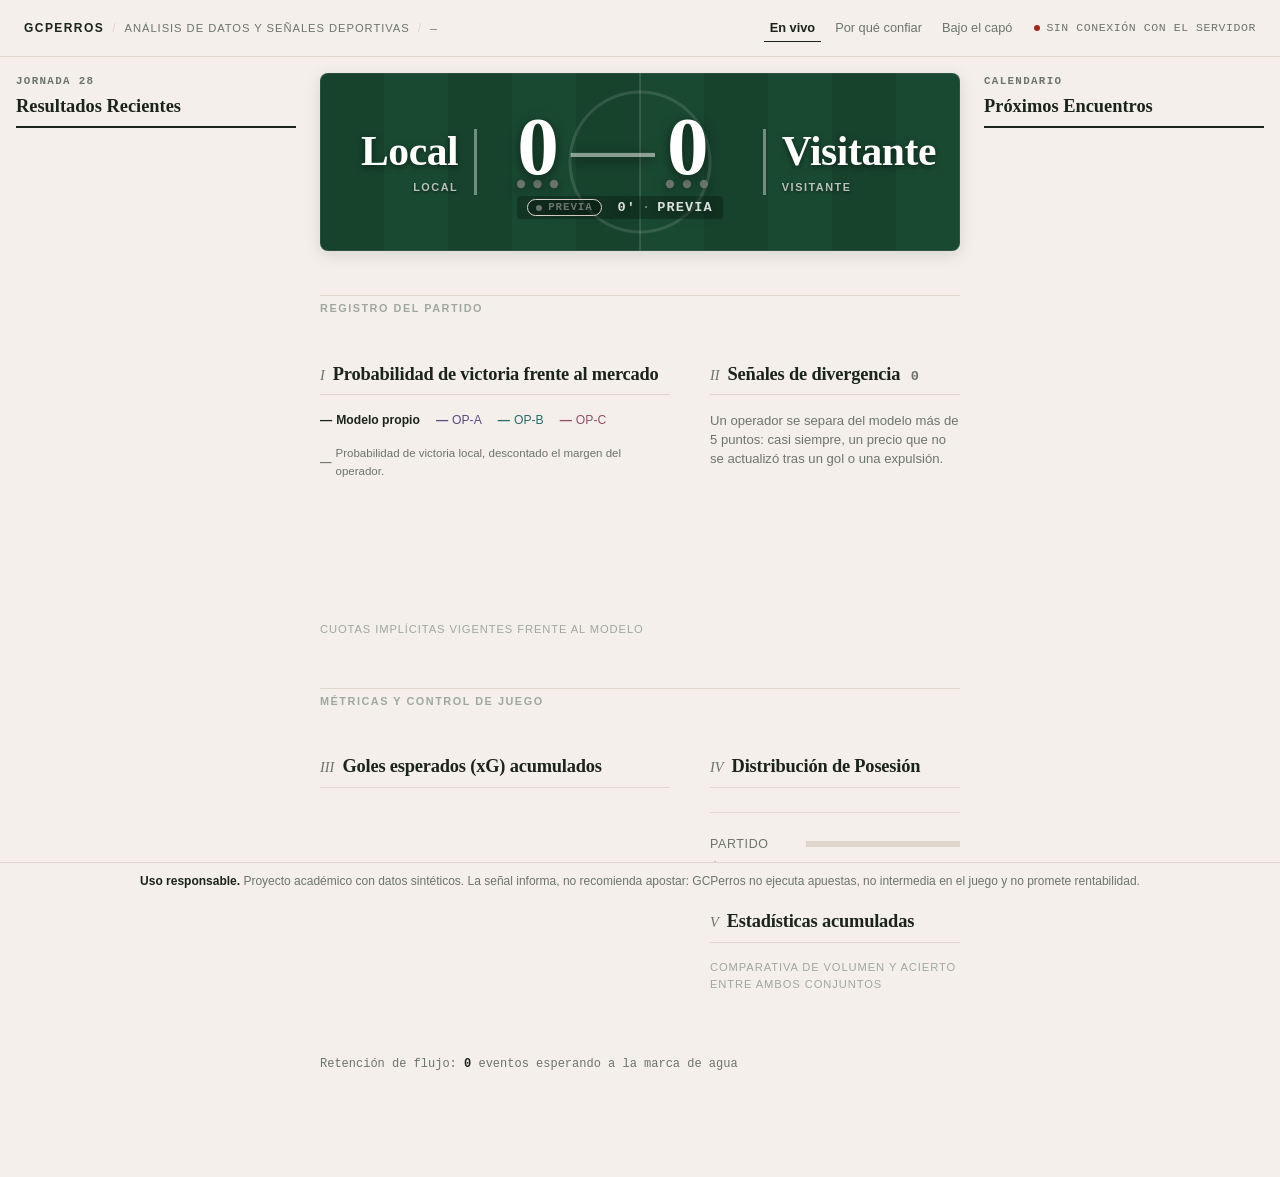
==== commit 98697acf: "✨ feat(demo): rediseño editorial completo, cabecera masthead y botones animados" ====
--- a/src/gcperros/demo/static/index.html
+++ b/src/gcperros/demo/static/index.html
@@ -7,79 +7,202 @@
   <link rel="stylesheet" href="app.css">
 </head>
 <body>
-  <header class="bar">
-    <span class="brand">GCPerros</span>
-    <nav class="nav"><a href="/" aria-current="page">En vivo</a><a href="confianza.html">Por qué confiar</a><a href="bajo-el-capo.html">Bajo el capó</a></nav>
-    <nav class="sports" id="sports" aria-label="Deporte"></nav>
-    <span class="match" id="match-id">—</span>
-    <span class="link" id="link" data-state="connecting">conectando</span>
+  <!-- Encabezado editorial sobrio: sin cajas, flotando sobre el papel -->
+  <header class="masthead">
+    <div class="masthead-meta">
+      <a href="/" class="brand-link"><span class="brand">GCPERROS</span></a>
+      <span class="meta-sep">/</span>
+      <span class="edition">ANÁLISIS DE DATOS Y SEÑALES DEPORTIVAS</span>
+      <span class="meta-sep">/</span>
+      <span class="match" id="match-id">—</span>
+    </div>
+
+    <!-- Selector de deporte: concebido como botones interactivos con gráfico rodante -->
+    <nav class="sports-folio sports" id="sports" aria-label="Seleccionar deporte"></nav>
+
+    <!-- Navegación y estado de conexión como micro-tipografía -->
+    <div class="masthead-nav">
+      <nav class="nav" aria-label="Navegación principal">
+        <a href="/" aria-current="page">En vivo</a>
+        <a href="confianza.html">Por qué confiar</a>
+        <a href="bajo-el-capo.html">Bajo el capó</a>
+      </nav>
+      <span class="link" id="link" data-state="connecting">conectando</span>
+    </div>
   </header>
 
   <main class="wrap live">
-    <section class="board" aria-label="Marcador">
-      <div class="team home"><span class="name" id="home-name">Local</span></div>
-      <div class="score">
-        <span id="home-goals" data-indicator="goals" tabindex="0" title="¿De dónde sale?">0</span><span class="dash">–</span><span id="away-goals" data-indicator="goals" tabindex="0" title="¿De dónde sale?">0</span>
-        <span class="clock"><span class="state" id="state" data-phase="paused">previa</span><span id="minute">0'</span> · <span id="phase">previa</span></span>
-      </div>
-      <div class="team away"><span class="name" id="away-name">Visitante</span></div>
-      <table class="quarters" id="quarters" hidden aria-label="Puntos por cuarto">
-        <thead><tr id="quarters-head"></tr></thead><tbody id="quarters-body"></tbody>
-      </table>
-    </section>
-
-    <section class="panel market" aria-label="Mercado frente a modelo">
-      <h2>¿Quién gana? El modelo frente al mercado</h2>
-      <p class="legend">
-        <span class="model">Modelo propio</span><span class="op-a">OP-A</span><span class="op-b">OP-B</span><span class="op-c">OP-C</span>
-        · probabilidad de victoria local, sin el margen del operador
-      </p>
-      <div class="chart"><svg id="win-chart" viewBox="0 0 640 200" role="img"
-        aria-label="Probabilidad de victoria local según el modelo y según cada operador"></svg></div>
-      <div class="book-wrap">
-        <table class="book"><thead><tr id="book-head"></tr></thead><tbody id="book-body"></tbody></table>
-      </div>
-    </section>
-
-    <section class="panel signals-panel" aria-label="Señales">
-      <h2>Señales <b id="signal-count">0</b></h2>
-      <p class="hint" id="signal-hint">Un operador se separa del modelo más de 5 puntos: casi siempre, un precio que no se actualizó tras un gol o una expulsión.</p>
-      <ol class="signals" id="signal-list"></ol>
-    </section>
-
-    <section class="panel possession-panel" aria-label="Posesión">
-      <h2>Posesión</h2>
-      <div class="row">
-        <span class="label">Partido</span>
-        <div class="split" id="running"><i class="home"></i><i class="away"></i></div>
-      </div>
-      <div class="row">
-        <span class="label">Últimos 5'</span>
-        <div class="split" id="window"><i class="home"></i><i class="away"></i></div>
-      </div>
-    </section>
-
-    <section class="panel estimate-panel" aria-label="Goles esperados">
-      <h2 id="estimate-title">Goles esperados (xG) acumulados</h2>
-      <div class="chart"><svg id="xg-chart" viewBox="0 0 640 220" role="img"
-        aria-label="Lo que cada equipo debería llevar marcado según la calidad de sus tiros, a lo largo del partido"></svg></div>
-    </section>
-
-    <section class="panel stats-panel" aria-label="Estadísticas">
-      <h2>Estadísticas</h2>
-      <table class="stats"><tbody id="stats-body"></tbody></table>
-    </section>
-
-    <p class="held" id="held" title="La marca de agua retiene cada evento hasta que llega otro más de 10 s posterior: así ningún evento atrasado reordena el pasado. Cuenta aquí, a la vista, en vez de esconderse.">
-      <b id="pending">0</b> eventos esperando a la marca de agua
-    </p>
+    <!-- Barra lateral izquierda: Resultados anteriores de la jornada -->
+    <aside class="sidebar sidebar-left" aria-label="Resultados anteriores">
+      <header class="sidebar-header">
+        <span class="sidebar-badge">JORNADA 28</span>
+        <h3>Resultados Recientes</h3>
+      </header>
+      <div class="match-cards-list" id="past-matches">
+        <!-- Renderizado dinámico según el deporte activo -->
+      </div>
+    </aside>
+
+    <!-- Columna Central: El partido en vivo -->
+    <div class="main-stage">
+      <!-- Marcador con textura de cancha (césped segado / parqué de baloncesto) -->
+      <section class="board scoreboard" aria-label="Marcador en directo" aria-live="polite">
+        <div class="team home competitor">
+          <span class="name" id="home-name">Local</span>
+          <span class="side-tag">LOCAL</span>
+        </div>
+
+        <div class="score-core score">
+          <div class="score-numeral">
+            <span id="home-goals" data-indicator="goals" tabindex="0" title="¿De dónde sale este número?">0</span>
+            <span class="dash">—</span>
+            <span id="away-goals" data-indicator="goals" tabindex="0" title="¿De dónde sale este número?">0</span>
+          </div>
+          <div class="chronometer clock">
+            <span class="state" id="state" data-phase="paused">previa</span>
+            <span class="minute" id="minute">0'</span>
+            <span class="dot">·</span>
+            <span class="phase" id="phase">previa</span>
+          </div>
+        </div>
+
+        <div class="team away competitor">
+          <span class="name" id="away-name">Visitante</span>
+          <span class="side-tag">VISITANTE</span>
+        </div>
+
+        <!-- Baloncesto: tabla de cuartos sutil -->
+        <table class="quarters" id="quarters" hidden aria-label="Puntos por cuarto">
+          <thead><tr id="quarters-head"></tr></thead>
+          <tbody id="quarters-body"></tbody>
+        </table>
+      </section>
+
+      <!-- Divisorio editorial -->
+      <div class="rule-folio"><span>REGISTRO DEL PARTIDO</span></div>
+
+      <!-- Sección de Mercado y Señales: 2 columnas libres -->
+      <div class="editorial-split">
+        <!-- Mercado frente a modelo -->
+        <section class="panel market" aria-label="Mercado frente a modelo">
+          <header class="section-lead">
+            <span class="section-num">I</span>
+            <h2>Probabilidad de victoria frente al mercado</h2>
+          </header>
+          <p class="legend">
+            <span class="model">Modelo propio</span>
+            <span class="op-a">OP-A</span>
+            <span class="op-b">OP-B</span>
+            <span class="op-c">OP-C</span>
+            <span class="legend-note">Probabilidad de victoria local, descontado el margen del operador.</span>
+          </p>
+          <div class="chart">
+            <svg id="win-chart" viewBox="0 0 640 200" role="img"
+              aria-label="Probabilidad de victoria local según el modelo y según cada operador">
+              <title>Curva de probabilidad de victoria</title>
+              <desc>Comparativa en tiempo real entre el modelo interno y las casas de apuestas</desc>
+            </svg>
+          </div>
+          <div class="book-wrap">
+            <table class="book">
+              <caption>Cuotas implícitas vigentes frente al modelo</caption>
+              <thead><tr id="book-head"></tr></thead>
+              <tbody id="book-body"></tbody>
+            </table>
+          </div>
+        </section>
+
+        <!-- Feed de señales -->
+        <section class="panel signals-panel" aria-label="Señales">
+          <header class="section-lead">
+            <span class="section-num">II</span>
+            <h2>Señales de divergencia <em id="signal-count">0</em></h2>
+          </header>
+          <p class="hint" id="signal-hint">
+            Un operador se separa del modelo más de 5 puntos: casi siempre, un precio que no se actualizó tras un gol o una expulsión.
+          </p>
+          <ol class="signals" id="signal-list"></ol>
+        </section>
+      </div>
+
+      <!-- Divisorio editorial -->
+      <div class="rule-folio"><span>MÉTRICAS Y CONTROL DE JUEGO</span></div>
+
+      <div class="editorial-split">
+        <!-- Posesión & Estimación xG / xP -->
+        <section class="panel estimate-panel" aria-label="Goles esperados">
+          <header class="section-lead">
+            <span class="section-num">III</span>
+            <h2 id="estimate-title">Goles esperados (xG) acumulados</h2>
+          </header>
+          <div class="chart">
+            <svg id="xg-chart" viewBox="0 0 640 220" role="img"
+              aria-label="Expectativa acumulada a lo largo del partido">
+              <title>Expectativa acumulada de anotación</title>
+              <desc>Evolución de goles o puntos esperados por cada equipo</desc>
+            </svg>
+          </div>
+        </section>
+
+        <!-- Columna derecha: Posesión y Estadísticas acumuladas -->
+        <div class="stats-stack">
+          <section class="panel possession-panel" aria-label="Posesión">
+            <header class="section-lead">
+              <span class="section-num">IV</span>
+              <h2>Distribución de Posesión</h2>
+            </header>
+            <div class="possession-block">
+              <div class="row">
+                <span class="label">Partido</span>
+                <div class="split" id="running"><i class="home"></i><i class="away"></i></div>
+              </div>
+              <div class="row">
+                <span class="label">Últimos 5'</span>
+                <div class="split" id="window"><i class="home"></i><i class="away"></i></div>
+              </div>
+            </div>
+          </section>
+
+          <section class="panel stats-panel" aria-label="Estadísticas">
+            <header class="section-lead">
+              <span class="section-num">V</span>
+              <h2>Estadísticas acumuladas</h2>
+            </header>
+            <table class="stats">
+              <caption>Comparativa de volumen y acierto entre ambos conjuntos</caption>
+              <tbody id="stats-body"></tbody>
+            </table>
+          </section>
+        </div>
+      </div>
+
+      <!-- Transparencia del motor y retención -->
+      <div class="watermark-note">
+        <p class="held" id="held" title="La marca de agua retiene cada evento hasta que llega otro más de 10 s posterior: así ningún evento atrasado reordena el pasado. Cuenta aquí, a la vista, en vez de esconderse.">
+          Retención de flujo: <b id="pending">0</b> eventos esperando a la marca de agua
+        </p>
+      </div>
+    </div>
+
+    <!-- Barra lateral derecha: Próximos partidos programados -->
+    <aside class="sidebar sidebar-right" aria-label="Próximos partidos">
+      <header class="sidebar-header">
+        <span class="sidebar-badge">CALENDARIO</span>
+        <h3>Próximos Encuentros</h3>
+      </header>
+      <div class="match-cards-list" id="upcoming-matches">
+        <!-- Renderizado dinámico según el deporte activo -->
+      </div>
+    </aside>
   </main>
 
+  <!-- Aviso legal permanente de juego responsable en pie -->
   <aside class="disclaimer" role="note" aria-label="Uso responsable">
     <b>Uso responsable.</b> Proyecto académico con datos sintéticos. La señal informa, no recomienda apostar:
     GCPerros no ejecuta apuestas, no intermedia en el juego y no promete rentabilidad.
   </aside>
 
+  <!-- Diálogo nativo de trazabilidad: hoja de papel limpia -->
   <dialog id="trace" class="trace" aria-label="De dónde sale este número">
     <form method="dialog" class="trace-x"><button aria-label="Cerrar">×</button></form>
     <div class="trace-body"></div>
--- a/src/gcperros/demo/static/app.css
+++ b/src/gcperros/demo/static/app.css
@@ -1,362 +1,1308 @@
-/* Pantalla de retransmisión: un solo tema, a propósito. Sin fuentes ni
-   librerías externas, para que la demo funcione sin conexión. */
+/* ==========================================================================
+   GCPerros · Sistema de Diseño Editorial Deportivo
+   Inspirado en tipografía suiza y publicaciones monográficas.
+   Cero gradientes, cero sombras tech, cero neón, cero cajas clónicas.
+   ========================================================================== */
+
 :root {
-  --ground: #0e1726;
-  --panel: #16233a;
-  --line: #24344f;
-  --ink: #eef2f7;
-  --muted: #8d9bb3;
-  --home: #4f8ff0;
-  --away: #f0b23f;
-  --op-a: #9b8cf0;
-  --op-b: #5cc8c0;
-  --op-c: #e58fb6;
-  --ok: #4fc08d;
-  --warn: #f07a5f;
-}
-
-* { box-sizing: border-box; }
+  /* Paleta Base Papel Cálido */
+  --ground: #f4efea;
+  --panel: #ebe4dc;
+  --line: #ded6cc;
+  --line-strong: #1a231c;
+  --ink: #1a231c;
+  --muted: #6c746e;
+  --faint: #9ea8a0;
+
+  /* Equipos / Colores sobrios */
+  --home: #1f3b60;
+  --away: #8c4320;
+
+  /* Operadores de Mercado (tonos sólidos apagados) */
+  --op-a: #5a4b81;
+  --op-b: #286b68;
+  --op-c: #944d68;
+
+  /* Estados y Alertas */
+  --ok: #27593b;
+  --warn: #9e2a1b;
+
+  /* Acento activo dinámico por deporte */
+  --accent: #1c402e;
+  --accent-soft: #d8e4dc;
+
+  /* Tipografías: fallback nativo del sistema para funcionar 100% offline */
+  --font-serif: "Fraunces", Georgia, "Times New Roman", serif;
+  --font-sans: "DM Sans", -apple-system, BlinkMacSystemFont, "Segoe UI", Roboto, sans-serif;
+  --font-mono: ui-monospace, Consolas, "Liberation Mono", monospace;
+
+  /* Espaciado modular */
+  --gap-xs: 4px;
+  --gap-sm: 8px;
+  --gap-md: 16px;
+  --gap-lg: 24px;
+  --gap-xl: 40px;
+}
+
+/* Identidad Baloncesto (Terracota y Parqué editorial apagado) */
+body[data-sport="basketball"] {
+  --accent: #8f3d24;
+  --accent-soft: #f2ddd4;
+  --home: #8f3d24;
+  --away: #2c4d6f;
+}
+
+/* Modo Oscuro Editorial (Verde-tinta profundo, nunca negro puro) */
+@media (prefers-color-scheme: dark) {
+  :root {
+    --ground: #141a17;
+    --panel: #1b2420;
+    --line: #26322c;
+    --line-strong: #ede7df;
+    --ink: #ede7df;
+    --muted: #8c9690;
+    --faint: #526058;
+
+    --home: #5f8bc2;
+    --away: #d9784e;
+
+    --op-a: #8e80b8;
+    --op-b: #4aa8a3;
+    --op-c: #cc7897;
+
+    --ok: #4ea86e;
+    --warn: #d65545;
+
+    --accent: #4ea86e;
+    --accent-soft: #1d3326;
+  }
+
+  body[data-sport="basketball"] {
+    --accent: #d97354;
+    --accent-soft: #381e16;
+    --home: #d97354;
+    --away: #5fa4ce;
+  }
+}
+
+/* Reset y Base tipográfica */
+*, *::before, *::after { box-sizing: border-box; }
+
 body {
   margin: 0;
-  background: var(--ground);
-  color: var(--ink);
-  font: 16px/1.5 system-ui, -apple-system, "Segoe UI", Roboto, sans-serif;
-}
-.wrap { max-width: 880px; margin: 0 auto; padding: 24px 16px 48px; display: grid; gap: 16px; }
-
-.bar {
-  display: flex; gap: 16px; align-items: baseline;
-  padding: 12px 16px; border-bottom: 1px solid var(--line);
-}
-.brand { font-weight: 800; letter-spacing: 0.02em; }
-.nav { display: flex; gap: 4px; }
+  padding: 0 0 64px;
+  background-color: var(--ground);
+  color: var(--ink);
+  font-family: var(--font-sans);
+  font-size: 15px;
+  line-height: 1.5;
+  -webkit-font-smoothing: antialiased;
+  -moz-osx-font-smoothing: grayscale;
+}
+
+/* ==========================================================================
+   Cabecera Editorial (Masthead)
+   ========================================================================== */
+.masthead {
+  display: grid;
+  grid-template-columns: 1fr auto 1fr;
+  align-items: center;
+  gap: var(--gap-md);
+  padding: 14px var(--gap-lg);
+  border-bottom: 1px solid var(--line);
+  background-color: var(--ground);
+}
+
+.masthead-meta {
+  display: flex;
+  align-items: baseline;
+  gap: var(--gap-sm);
+  font-size: 0.75rem;
+  letter-spacing: 0.08em;
+  text-transform: uppercase;
+}
+
+.masthead-meta .brand {
+  font-weight: 800;
+  color: var(--ink);
+  letter-spacing: 0.12em;
+  transition: color 0.15s ease;
+}
+
+.masthead-meta a.brand-link {
+  color: inherit;
+  text-decoration: none;
+}
+.masthead-meta a.brand-link:hover .brand {
+  color: var(--accent);
+}
+
+.masthead-meta .meta-sep {
+  color: var(--line);
+  font-weight: 300;
+}
+
+.masthead-meta .edition {
+  color: var(--muted);
+  font-size: 0.7rem;
+}
+
+.masthead-meta .match {
+  font-family: var(--font-mono);
+  color: var(--muted);
+  font-size: 0.72rem;
+}
+
+/* Selector de Deporte: BOTONES RECTANGULARES LLAMATIVOS Y VISIBLES */
+.sports-folio, .sports, nav#sports {
+  display: flex !important;
+  gap: 14px !important;
+  align-items: center !important;
+  background: transparent !important;
+}
+
+.sports a, nav#sports a {
+  position: relative !important;
+  display: inline-flex !important;
+  align-items: center !important;
+  justify-content: flex-start !important;
+  gap: 10px !important;
+  padding: 10px 22px 10px 14px !important;
+  border-radius: 6px !important;
+  border: 2px solid #3e4c59 !important;
+  background: #1f2a36 !important;
+  color: #ffffff !important;
+  font-family: var(--font-sans) !important;
+  font-size: 0.92rem !important;
+  font-weight: 800 !important;
+  text-transform: uppercase !important;
+  letter-spacing: 0.08em !important;
+  text-decoration: none !important;
+  cursor: pointer !important;
+  overflow: hidden !important;
+  box-shadow: 0 4px 10px rgba(0, 0, 0, 0.3) !important;
+  transition: transform 0.2s ease, border-color 0.2s ease, background-color 0.2s ease, box-shadow 0.2s ease !important;
+  z-index: 1 !important;
+}
+
+/* Balón como elemento gráfico redondo visible (28px x 28px) */
+.ball-graphic {
+  display: inline-block !important;
+  width: 28px !important;
+  height: 28px !important;
+  min-width: 28px !important;
+  border-radius: 50% !important;
+  position: relative !important;
+  transform: rotate(0deg) !important;
+  transition: transform 1.2s cubic-bezier(0.25, 1, 0.5, 1) !important;
+  box-shadow: inset -2px -2px 4px rgba(0, 0, 0, 0.4), 0 2px 5px rgba(0, 0, 0, 0.35) !important;
+}
+
+/* Gráfico Balón de Fútbol: hexágonos y costuras estilizadas en CSS */
+.ball-football {
+  background:
+    radial-gradient(circle at 50% 50%, #1a1a1a 18%, transparent 20%),
+    radial-gradient(circle at 10% 20%, #1a1a1a 14%, transparent 16%),
+    radial-gradient(circle at 90% 20%, #1a1a1a 14%, transparent 16%),
+    radial-gradient(circle at 30% 90%, #1a1a1a 14%, transparent 16%),
+    radial-gradient(circle at 70% 90%, #1a1a1a 14%, transparent 16%),
+    radial-gradient(circle at 35% 30%, #ffffff 30%, #e2e2e2 85%) !important;
+  border: 1.5px solid #222222 !important;
+}
+
+/* Gráfico Balón de Baloncesto: surcos de goma y cuero naranja */
+.ball-basketball {
+  background:
+    linear-gradient(90deg, transparent 46%, #3d1b00 47%, #3d1b00 53%, transparent 54%),
+    linear-gradient(0deg, transparent 46%, #3d1b00 47%, #3d1b00 53%, transparent 54%),
+    radial-gradient(circle at 50% 50%, transparent 62%, #3d1b00 63%, #3d1b00 69%, transparent 70%),
+    radial-gradient(circle at 30% 30%, #ff8f26 25%, #d65500 85%) !important;
+  border: 1.5px solid #3d1b00 !important;
+}
+
+/* Animación: la pelota gira en la dirección indicada (de izq a der, agujas del reloj) a velocidad suave */
+.sports a:hover, nav#sports a:hover {
+  transform: translateY(-2px) !important;
+  border-color: #ffffff !important;
+  box-shadow: 0 6px 16px rgba(0, 0, 0, 0.45) !important;
+  text-decoration: none !important;
+}
+
+.sports a:hover .ball-graphic, nav#sports a:hover .ball-graphic {
+  transform: rotate(360deg) !important;
+}
+
+/* Estado activo / seleccionado */
+.sports a[aria-current="true"], nav#sports a[aria-current="true"] {
+  background: #276241 !important;
+  border-color: #4fc08d !important;
+  color: #ffffff !important;
+  box-shadow: 0 0 12px rgba(79, 192, 141, 0.35) !important;
+}
+
+body[data-sport="basketball"] .sports a[aria-current="true"],
+body[data-sport="basketball"] nav#sports a[aria-current="true"] {
+  background: #8f3d24 !important;
+  border-color: #f28a2e !important;
+  box-shadow: 0 0 12px rgba(242, 138, 46, 0.35) !important;
+}
+
+.sports a:focus-visible, nav#sports a:focus-visible {
+  outline: 3px solid #ffffff !important;
+  outline-offset: 3px !important;
+}
+
+.masthead-nav {
+  display: flex;
+  align-items: center;
+  justify-content: flex-end;
+  gap: var(--gap-md);
+}
+
+.nav {
+  display: flex;
+  gap: var(--gap-sm);
+}
+
 .nav a {
-  color: var(--muted); text-decoration: none; font-size: 0.9rem;
-  padding: 4px 10px; border-radius: 6px;
-}
-.nav a:hover { color: var(--ink); }
-.nav a[aria-current="page"] { color: var(--ink); background: var(--panel); }
-.nav a:focus-visible { outline: 2px solid var(--home); outline-offset: 2px; }
-.match { color: var(--muted); font-family: ui-monospace, Consolas, monospace; font-size: 0.85rem; }
-.link { margin-left: auto; font-size: 0.8rem; color: var(--muted); }
-.link::before { content: "●"; margin-right: 6px; }
-.link[data-state="live"]::before { color: var(--ok); }
-.link[data-state="ended"]::before { color: var(--muted); }
-.link[data-state="lost"]::before { color: var(--warn); }
-
-.board {
-  display: grid; grid-template-columns: 1fr auto 1fr; align-items: center; gap: 16px;
-  background: var(--panel); border-radius: 10px; padding: 28px 20px;
-}
-.team .name { font-size: clamp(1.2rem, 4vw, 2rem); font-weight: 700; }
-.team.home { text-align: right; border-right: 4px solid var(--home); padding-right: 16px; }
-.team.away { border-left: 4px solid var(--away); padding-left: 16px; }
-.score {
-  display: grid; justify-items: center;
-  font: 800 clamp(2.6rem, 9vw, 4.5rem)/1 ui-monospace, Consolas, monospace;
+  color: var(--muted);
+  text-decoration: none;
+  font-size: 0.8rem;
+  font-weight: 500;
+  padding: 4px 6px;
+  border-bottom: 1px solid transparent;
+  transition: color 0.15s ease, border-color 0.15s ease;
+}
+
+.nav a:hover {
+  color: var(--ink);
+}
+
+.nav a[aria-current="page"] {
+  color: var(--ink);
+  border-bottom-color: var(--ink);
+  font-weight: 600;
+}
+
+.nav a:focus-visible {
+  outline: 2px solid var(--accent);
+  outline-offset: 2px;
+}
+
+.link {
+  display: inline-flex;
+  align-items: center;
+  gap: 6px;
+  font-size: 0.72rem;
+  font-family: var(--font-mono);
+  text-transform: uppercase;
+  letter-spacing: 0.05em;
+  color: var(--muted);
+}
+
+.link::before {
+  content: "";
+  display: inline-block;
+  width: 6px;
+  height: 6px;
+  border-radius: 50%;
+  background-color: var(--muted);
+}
+
+.link[data-state="live"]::before { background-color: var(--ok); }
+.link[data-state="ended"]::before { background-color: var(--muted); }
+.link[data-state="lost"]::before { background-color: var(--warn); }
+
+/* ==========================================================================
+   Estructura Panorámica: 3 Columnas (Aprovechamiento total del ancho)
+   Barras laterales con partidos anteriores y próximos encuentros
+   ========================================================================== */
+.viewport-layout, .wrap.live {
+  display: grid;
+  grid-template-columns: 280px minmax(0, 1fr) 280px;
+  gap: var(--gap-lg);
+  max-width: 1650px;
+  margin: 0 auto;
+  padding: var(--gap-md) var(--gap-md) var(--gap-xl);
+  align-items: start;
+  width: 100%;
+  box-sizing: border-box;
+}
+
+.main-stage {
+  width: 100%;
+  margin: 0 auto;
+  padding: 0;
+  display: flex;
+  flex-direction: column;
+  gap: var(--gap-xl);
+  min-width: 0;
+}
+
+.wrap {
+  padding: var(--gap-lg) var(--gap-md);
+  display: grid;
+  gap: var(--gap-xl);
+}
+
+.sidebar {
+  display: flex;
+  flex-direction: column;
+  gap: var(--gap-md);
+  position: sticky;
+  top: 20px;
+}
+
+.sidebar-header {
+  border-bottom: 2px solid var(--ink);
+  padding-bottom: 6px;
+  display: flex;
+  flex-direction: column;
+  gap: 3px;
+}
+
+.sidebar-badge {
+  font-family: var(--font-mono);
+  font-size: 0.68rem;
+  font-weight: 700;
+  letter-spacing: 0.12em;
+  color: var(--muted);
+  text-transform: uppercase;
+}
+
+.sidebar-header h3 {
+  margin: 0;
+  font-family: var(--font-serif);
+  font-size: 1.15rem;
+  font-weight: 700;
+  color: var(--ink);
+}
+
+.match-cards-list {
+  display: flex;
+  flex-direction: column;
+  gap: var(--gap-sm);
+}
+
+.side-card {
+  padding: 10px 12px;
+  background: var(--panel);
+  border: 1px solid var(--line);
+  border-radius: 6px;
+  display: flex;
+  flex-direction: column;
+  gap: 6px;
+  transition: transform 0.15s ease, border-color 0.15s ease;
+}
+
+.side-card:hover {
+  transform: translateX(2px);
+  border-color: var(--accent);
+}
+
+.side-card-top {
+  display: flex;
+  justify-content: space-between;
+  align-items: baseline;
+}
+
+.side-card-top .teams {
+  font-family: var(--font-serif);
+  font-size: 0.95rem;
+  font-weight: 700;
+  color: var(--ink);
+}
+
+.side-card-top .teams .vs {
+  font-style: italic;
+  font-size: 0.75rem;
+  font-family: var(--font-sans);
+  color: var(--muted);
+}
+
+.side-card-top .score {
+  font-family: var(--font-mono);
+  font-weight: 800;
+  font-size: 0.95rem;
+  color: var(--ink);
+}
+
+.side-card-top .odds-pill {
+  font-family: var(--font-mono);
+  font-size: 0.72rem;
+  font-weight: 700;
+  padding: 2px 6px;
+  border-radius: 4px;
+  background: rgba(0, 0, 0, 0.05);
+  color: var(--accent);
+  border: 1px solid var(--line);
+}
+
+.side-card-bot {
+  display: flex;
+  justify-content: space-between;
+  align-items: center;
+  font-size: 0.75rem;
+  color: var(--muted);
+  font-family: var(--font-mono);
+}
+
+.side-card-bot .sub {
+  color: var(--faint);
+  font-size: 0.7rem;
+}
+
+.side-card-bot .meta {
+  color: var(--accent);
+  font-weight: 600;
+  font-size: 0.72rem;
+}
+
+@media (max-width: 1280px) {
+  .viewport-layout {
+    grid-template-columns: 220px 1fr 220px;
+  }
+}
+
+@media (max-width: 1040px) {
+  .viewport-layout {
+    grid-template-columns: 1fr;
+  }
+  .sidebar {
+    position: static;
+  }
+  .sidebar-left { order: 2; }
+  .sidebar-right { order: 3; }
+  .main-stage { order: 1; }
+}
+
+/* Filete editorial divisor */
+.rule-folio {
+  display: flex;
+  align-items: center;
+  gap: var(--gap-md);
+  margin: var(--gap-xs) 0;
+  border-top: 1px solid var(--line);
+}
+
+.rule-folio span {
+  font-size: 0.68rem;
+  font-weight: 700;
+  letter-spacing: 0.14em;
+  text-transform: uppercase;
+  color: var(--faint);
+  padding-top: var(--gap-xs);
+}
+
+/* ==========================================================================
+   Marcador con Suelo de Cancha y Ambiente Deportivo Dinámico
+   Césped segado para Fútbol / Parqué y líneas de juego para Baloncesto.
+   ========================================================================== */
+.scoreboard, .board {
+  display: grid;
+  grid-template-columns: 1fr auto 1fr;
+  align-items: center;
+  gap: var(--gap-lg);
+  padding: 32px var(--gap-lg);
+  border-radius: 8px;
+  position: relative;
+  overflow: hidden;
+  box-shadow: inset 0 0 0 1px rgba(255, 255, 255, 0.08), 0 4px 16px rgba(0, 0, 0, 0.12);
+  color: #ffffff;
+}
+
+/* Textura Fútbol: césped segado con franjas y círculo central blanco sutil */
+body[data-sport="football"] .board,
+body:not([data-sport="basketball"]) .board {
+  background:
+    radial-gradient(circle at 50% 50%, transparent 68px, rgba(255, 255, 255, 0.12) 69px, rgba(255, 255, 255, 0.12) 71px, transparent 72px),
+    linear-gradient(90deg, transparent calc(50% - 1px), rgba(255, 255, 255, 0.12) calc(50% - 1px), rgba(255, 255, 255, 0.12) calc(50% + 1px), transparent calc(50% + 1px)),
+    repeating-linear-gradient(90deg, #17422c 0 64px, #1a4931 64px 128px);
+}
+
+/* Textura Baloncesto: parqué cálido, triple arco y línea de tres */
+body[data-sport="basketball"] .board {
+  background:
+    radial-gradient(ellipse 36% 130% at 0% 50%, transparent 98%, rgba(255, 255, 255, 0.16) 99%, transparent 100%),
+    radial-gradient(ellipse 36% 130% at 100% 50%, transparent 98%, rgba(255, 255, 255, 0.16) 99%, transparent 100%),
+    radial-gradient(circle at 50% 50%, transparent 58px, rgba(255, 255, 255, 0.16) 59px, rgba(255, 255, 255, 0.16) 61px, transparent 62px),
+    repeating-linear-gradient(90deg, transparent 0 22px, rgba(0, 0, 0, 0.08) 22px 23px),
+    linear-gradient(180deg, #915a2c, #70401b);
+}
+
+.competitor {
+  display: flex;
+  flex-direction: column;
+  z-index: 2;
+}
+
+.competitor.home {
+  text-align: right;
+  align-items: flex-end;
+  border-right: 3px solid rgba(255, 255, 255, 0.4);
+  padding-right: var(--gap-md);
+}
+
+.competitor.away {
+  text-align: left;
+  align-items: flex-start;
+  border-left: 3px solid rgba(255, 255, 255, 0.4);
+  padding-left: var(--gap-md);
+}
+
+.competitor .name {
+  font-family: var(--font-serif);
+  font-size: clamp(1.6rem, 4vw, 2.6rem);
+  font-weight: 700;
+  line-height: 1.1;
+  color: #ffffff;
+  letter-spacing: -0.01em;
+  text-shadow: 0 2px 6px rgba(0, 0, 0, 0.5);
+}
+
+.competitor .side-tag {
+  font-size: 0.68rem;
+  font-weight: 700;
+  letter-spacing: 0.14em;
+  color: rgba(255, 255, 255, 0.7);
+  text-transform: uppercase;
+  margin-top: 4px;
+  text-shadow: 0 1px 3px rgba(0, 0, 0, 0.6);
+}
+
+.score-core {
+  display: flex;
+  flex-direction: column;
+  align-items: center;
+  justify-content: center;
+  padding: 0 var(--gap-md);
+  z-index: 2;
+}
+
+.score-numeral, .score {
+  display: flex;
+  align-items: baseline;
+  justify-content: center;
+  font-family: var(--font-serif);
+  font-size: clamp(3.2rem, 9vw, 5.2rem);
+  font-weight: 700;
+  line-height: 1;
   font-variant-numeric: tabular-nums;
-  grid-template-columns: auto auto auto;
-}
-.dash { color: var(--muted); padding: 0 0.2em; }
-.clock {
-  grid-column: 1 / -1; margin-top: 10px;
-  font: 500 0.95rem/1 system-ui, sans-serif; color: var(--muted); letter-spacing: 0.04em;
-}
-
-.panel { background: var(--panel); border-radius: 10px; padding: 16px 20px; }
-.panel h2 {
-  margin: 0 0 12px; font-size: 0.75rem; font-weight: 600;
-  letter-spacing: 0.1em; text-transform: uppercase; color: var(--muted);
-}
-.row { display: grid; grid-template-columns: 90px 1fr; gap: 12px; align-items: center; margin: 8px 0; }
-.label { color: var(--muted); font-size: 0.85rem; }
-.split { display: flex; height: 22px; border-radius: 4px; overflow: hidden; background: var(--line); }
-.split i {
-  display: flex; align-items: center; padding: 0 8px; min-width: 0;
-  font: 600 0.75rem/1 ui-monospace, Consolas, monospace; font-style: normal; color: var(--ground);
-  transition: flex-basis 0.4s ease;
-}
-.split .home { background: var(--home); flex-basis: 50%; }
-.split .away { background: var(--away); flex-basis: 50%; justify-content: flex-end; }
-
-.chart { overflow-x: auto; }
-.chart svg { width: 100%; min-width: 480px; height: auto; display: block; }
-.chart .grid { stroke: var(--line); stroke-width: 1; }
-.chart .tick { fill: var(--muted); font: 11px ui-monospace, Consolas, monospace; }
-.chart path { fill: none; stroke-width: 2.5; stroke-linejoin: round; }
-.chart path.home { stroke: var(--home); }
-.chart path.away { stroke: var(--away); }
-
-.chart path.model { stroke: var(--ink); stroke-width: 3; }
-.chart path.op-a { stroke: var(--op-a); stroke-width: 1.6; }
-.chart path.op-b { stroke: var(--op-b); stroke-width: 1.6; }
-.chart path.op-c { stroke: var(--op-c); stroke-width: 1.6; }
-.legend { margin: -4px 0 8px; color: var(--muted); font-size: 0.8rem; }
-.legend span { margin-right: 12px; font-weight: 600; }
-.legend span::before { content: "━ "; }
-.legend .model { color: var(--ink); }
+  color: #ffffff;
+  text-shadow: 0 3px 12px rgba(0, 0, 0, 0.55);
+}
+
+.score-numeral .dash, .score .dash {
+  color: rgba(255, 255, 255, 0.5);
+  margin: 0 0.15em;
+  font-weight: 300;
+}
+
+.chronometer, .clock {
+  margin-top: 8px;
+  font-family: var(--font-mono);
+  font-size: 0.85rem;
+  font-weight: 600;
+  letter-spacing: 0.08em;
+  text-transform: uppercase;
+  color: rgba(255, 255, 255, 0.85);
+  display: flex;
+  align-items: center;
+  gap: 6px;
+  background: rgba(0, 0, 0, 0.25);
+  padding: 3px 10px;
+  border-radius: 4px;
+}
+
+.chronometer .dot { color: rgba(255, 255, 255, 0.4); }
+
+/* Cuartos Baloncesto */
+.quarters {
+  grid-column: 1 / -1;
+  justify-self: center;
+  margin-top: var(--gap-md);
+  border-collapse: collapse;
+  font-family: var(--font-mono);
+  font-size: 0.8rem;
+  font-variant-numeric: tabular-nums;
+  border-top: 1px solid var(--line);
+  width: 100%;
+  max-width: 520px;
+}
+
+.quarters th, .quarters td {
+  padding: 6px 10px;
+  text-align: center;
+  border-bottom: 1px solid var(--line);
+}
+
+.quarters thead th {
+  font-weight: 600;
+  font-size: 0.7rem;
+  letter-spacing: 0.08em;
+  text-transform: uppercase;
+  color: var(--muted);
+}
+
+.quarters tbody th {
+  text-align: left;
+  font-weight: 500;
+  font-family: var(--font-sans);
+  color: var(--ink);
+}
+
+/* ==========================================================================
+   Disposición en Columnas Libres (Editorial Split)
+   ========================================================================== */
+.editorial-split {
+  display: grid;
+  grid-template-columns: minmax(0, 1.4fr) minmax(0, 1fr);
+  gap: var(--gap-xl);
+  align-items: start;
+  width: 100%;
+}
+
+.stats-stack {
+  display: flex;
+  flex-direction: column;
+  gap: var(--gap-lg);
+  width: 100%;
+}
+
+.panel-flat, .panel {
+  display: grid;
+  gap: var(--gap-md);
+  background: transparent;
+  padding: 0;
+}
+
+.section-lead {
+  display: flex;
+  align-items: baseline;
+  gap: 8px;
+  border-bottom: 1px solid var(--line);
+  padding-bottom: 6px;
+}
+
+.section-num {
+  font-family: var(--font-serif);
+  font-style: italic;
+  font-size: 0.9rem;
+  color: var(--muted);
+}
+
+.section-lead h2, .panel h2 {
+  margin: 0;
+  font-family: var(--font-serif);
+  font-size: 1.15rem;
+  font-weight: 600;
+  letter-spacing: -0.01em;
+  color: var(--ink);
+  text-transform: none;
+}
+
+.section-lead h2 em, .panel h2 b {
+  font-family: var(--font-mono);
+  font-style: normal;
+  font-weight: 600;
+  font-size: 0.85rem;
+  color: var(--muted);
+  margin-left: 6px;
+}
+
+.hint {
+  margin: 0;
+  color: var(--muted);
+  font-size: 0.82rem;
+  line-height: 1.45;
+}
+
+/* ==========================================================================
+   Mercado & Tablas Editoriales (Solo líneas finas horizontales)
+   ========================================================================== */
+.legend {
+  margin: 0;
+  font-size: 0.76rem;
+  color: var(--muted);
+  display: flex;
+  flex-wrap: wrap;
+  gap: var(--gap-md);
+  align-items: baseline;
+}
+
+.legend span {
+  display: inline-flex;
+  align-items: center;
+  gap: 4px;
+  font-weight: 500;
+}
+
+.legend span::before {
+  content: "—";
+  font-weight: 700;
+}
+
+.legend .model { color: var(--ink); font-weight: 700; }
 .legend .op-a { color: var(--op-a); }
 .legend .op-b { color: var(--op-b); }
 .legend .op-c { color: var(--op-c); }
-
-.book-wrap { overflow-x: auto; margin-top: 12px; }
-.book { width: 100%; border-collapse: collapse; font-variant-numeric: tabular-nums; }
-.book th, .book td { padding: 6px 8px; text-align: right; border-top: 1px solid var(--line); }
-.book thead th { border-top: 0; color: var(--muted); font-weight: 500; font-size: 0.8rem; }
-.book tbody th { text-align: left; font-weight: 400; color: var(--muted); }
-.book td { font-family: ui-monospace, Consolas, monospace; }
-.book td.model { font-weight: 700; }
-.book td.stale { color: var(--warn); font-weight: 700; }
-
-.panel h2 b { color: var(--ink); margin-left: 6px; font-variant-numeric: tabular-nums; }
-.hint { margin: -6px 0 10px; color: var(--muted); font-size: 0.85rem; }
-.signals { list-style: none; margin: 0; padding: 0; display: grid; gap: 6px; max-height: 300px; overflow-y: auto; }
+.legend .legend-note { color: var(--muted); font-size: 0.72rem; }
+
+.book-wrap {
+  overflow-x: auto;
+}
+
+.book {
+  width: 100%;
+  border-collapse: collapse;
+  font-variant-numeric: tabular-nums;
+  font-size: 0.82rem;
+}
+
+.book caption, .stats caption {
+  text-align: left;
+  font-size: 0.7rem;
+  color: var(--faint);
+  text-transform: uppercase;
+  letter-spacing: 0.08em;
+  margin-bottom: 6px;
+}
+
+.book th, .book td {
+  padding: 8px 10px;
+  text-align: right;
+  border-bottom: 1px solid var(--line);
+}
+
+.book thead th {
+  font-family: var(--font-mono);
+  font-size: 0.72rem;
+  letter-spacing: 0.08em;
+  text-transform: uppercase;
+  color: var(--muted);
+  font-weight: 600;
+  border-bottom: 1px solid var(--ink);
+}
+
+.book tbody th {
+  text-align: left;
+  font-family: var(--font-sans);
+  font-weight: 500;
+  color: var(--ink);
+}
+
+.book td {
+  font-family: var(--font-mono);
+  color: var(--ink);
+}
+
+.book td.model {
+  font-weight: 700;
+  color: var(--ink);
+  background-color: rgba(0, 0, 0, 0.03);
+}
+
+.book td.stale {
+  color: var(--warn);
+  font-weight: 700;
+  background-color: rgba(158, 42, 27, 0.08);
+}
+
+/* ==========================================================================
+   Feed de Señales (Lista tipográfica limpia sin cajas)
+   ========================================================================== */
+.signals {
+  list-style: none;
+  margin: 0;
+  padding: 0;
+  display: grid;
+  gap: var(--gap-xs);
+  max-height: 380px;
+  overflow-y: auto;
+}
+
 .signals li {
-  display: grid; grid-template-columns: 44px 1fr auto; gap: 10px; align-items: baseline;
-  padding: 6px 10px; border-radius: 6px; background: var(--ground); border-left: 3px solid var(--warn);
-}
-.signals li.up { border-left-color: var(--ok); }
-.signals li[data-signal] { cursor: pointer; }
-.signals li[data-signal]:focus-visible { outline: 2px solid var(--home); outline-offset: 2px; }
-.signals .when { font: 700 0.9rem ui-monospace, Consolas, monospace; }
-.signals .nums { color: var(--muted); font: 0.8rem ui-monospace, Consolas, monospace; }
-
-.stats { width: 100%; border-collapse: collapse; font-variant-numeric: tabular-nums; }
-.stats td, .stats th { padding: 7px 4px; border-top: 1px solid var(--line); }
-.stats tr:first-child td, .stats tr:first-child th { border-top: 0; }
-.stats td { font: 600 1rem ui-monospace, Consolas, monospace; width: 30%; }
-.stats td:first-child { text-align: right; color: var(--home); }
-.stats td:last-child { color: var(--away); }
-.stats th { font-weight: 400; color: var(--muted); font-size: 0.85rem; text-align: center; }
-
-.trust .claim { margin: -4px 0 12px; font-size: 1.05rem; max-width: 62ch; }
-.trust .headline { margin: 0 0 10px; font-weight: 700; }
+  display: grid;
+  grid-template-columns: 36px 1fr auto;
+  gap: var(--gap-sm);
+  align-items: baseline;
+  padding: 8px 6px;
+  border-bottom: 1px solid var(--line);
+  font-size: 0.82rem;
+  line-height: 1.4;
+  background: transparent;
+}
+
+.signals li.up .when { color: var(--ok); }
+.signals li.down .when { color: var(--warn); }
+
+.signals .when {
+  font-family: var(--font-mono);
+  font-weight: 700;
+  font-size: 0.78rem;
+}
+
+.signals .what {
+  color: var(--ink);
+  font-weight: 500;
+}
+
+.signals .nums {
+  font-family: var(--font-mono);
+  font-size: 0.75rem;
+  color: var(--muted);
+  text-align: right;
+}
+
+/* ==========================================================================
+   Gráficos SVG Editoriales
+   ========================================================================== */
+.chart {
+  overflow-x: auto;
+}
+
+.chart svg {
+  width: 100%;
+  max-width: 100%;
+  height: auto;
+  display: block;
+}
+
+.chart .grid {
+  stroke: var(--line);
+  stroke-width: 1;
+  stroke-dasharray: 2 4;
+}
+
+.chart .tick {
+  fill: var(--muted);
+  font-family: var(--font-mono);
+  font-size: 10px;
+}
+
+.chart path {
+  fill: none;
+  stroke-width: 1.75;
+  stroke-linejoin: round;
+  stroke-linecap: round;
+}
+
+.chart path.home { stroke: var(--home); }
+.chart path.away { stroke: var(--away); }
+.chart path.model { stroke: var(--ink); stroke-width: 2.25; }
+.chart path.op-a { stroke: var(--op-a); stroke-width: 1.25; stroke-dasharray: 4 3; }
+.chart path.op-b { stroke: var(--op-b); stroke-width: 1.25; stroke-dasharray: 2 2; }
+.chart path.op-c { stroke: var(--op-c); stroke-width: 1.25; }
+
+/* ==========================================================================
+   Posesión & Estadísticas (Líneas finas, sin cajas de plástico)
+   ========================================================================== */
+.possession-block {
+  margin-top: var(--gap-sm);
+  padding-top: var(--gap-md);
+  border-top: 1px solid var(--line);
+}
+
+.sublead {
+  margin: 0 0 var(--gap-sm);
+  font-family: var(--font-sans);
+  font-size: 0.75rem;
+  font-weight: 700;
+  text-transform: uppercase;
+  letter-spacing: 0.08em;
+  color: var(--muted);
+}
+
+.row {
+  display: grid;
+  grid-template-columns: 80px 1fr;
+  gap: var(--gap-md);
+  align-items: center;
+  margin: 6px 0;
+}
+
+.label {
+  color: var(--muted);
+  font-size: 0.78rem;
+  text-transform: uppercase;
+  letter-spacing: 0.05em;
+}
+
+.split {
+  display: flex;
+  height: 6px;
+  background-color: var(--line);
+  overflow: hidden;
+}
+
+.split i {
+  display: block;
+  height: 100%;
+  transition: flex-basis 0.3s ease;
+}
+
+.split .home { background-color: var(--home); }
+.split .away { background-color: var(--away); }
+
+/* Tabla de Estadísticas */
+.stats {
+  width: 100%;
+  border-collapse: collapse;
+  font-variant-numeric: tabular-nums;
+  font-size: 0.82rem;
+}
+
+.stats th, .stats td {
+  padding: 7px 8px;
+  border-bottom: 1px solid var(--line);
+}
+
+.stats th {
+  font-weight: 500;
+  color: var(--muted);
+  text-align: center;
+  font-size: 0.78rem;
+}
+
+.stats td {
+  font-family: var(--font-mono);
+  font-weight: 600;
+  color: var(--ink);
+}
+
+.stats td:first-child { text-align: left; }
+.stats td:last-child { text-align: right; }
+
+.watermark-note {
+  margin-top: var(--gap-sm);
+  padding-top: var(--gap-sm);
+}
+
+.held {
+  margin: 0;
+  color: var(--muted);
+  font-size: 0.75rem;
+  font-family: var(--font-mono);
+}
+
+.held b {
+  color: var(--ink);
+  font-weight: 700;
+}
+
+/* ==========================================================================
+   Trazabilidad de linaje y Diálogo Modal (trace.js)
+   Hoja de papel libre, fondo atenuado plano, sin filtros blur ni neón.
+   ========================================================================== */
+[data-indicator] {
+  cursor: pointer;
+  text-decoration: underline dotted var(--muted);
+  text-underline-offset: 6px;
+  transition: color 0.15s ease, text-decoration-color 0.15s ease;
+}
+
+[data-indicator]:hover {
+  color: var(--ink);
+  text-decoration-color: var(--ink);
+}
+
+[data-indicator]:focus-visible {
+  outline: 2px solid var(--accent);
+  outline-offset: 3px;
+}
+
+.trace {
+  padding: 0;
+  border: 1px solid var(--line-strong);
+  background-color: var(--ground);
+  color: var(--ink);
+  max-width: 580px;
+  width: calc(100% - 32px);
+  box-shadow: 0 10px 30px rgba(0, 0, 0, 0.15);
+}
+
+.trace::backdrop {
+  background-color: rgba(20, 26, 23, 0.6);
+}
+
+.trace-body {
+  padding: var(--gap-lg);
+  display: grid;
+  gap: var(--gap-md);
+}
+
+.trace-body h2 {
+  margin: 0;
+  font-family: var(--font-serif);
+  font-size: 1.4rem;
+  font-weight: 600;
+  color: var(--ink);
+}
+
+.trace-body .formula {
+  font-family: var(--font-mono);
+  font-size: 0.85rem;
+  padding: var(--gap-sm) var(--gap-md);
+  background-color: var(--panel);
+  border-left: 3px solid var(--ink);
+  color: var(--ink);
+}
+
+.trace-events {
+  margin: 0;
+  padding: 0;
+  list-style: none;
+  max-height: 220px;
+  overflow-y: auto;
+  font-family: var(--font-mono);
+  font-size: 0.78rem;
+  border-top: 1px solid var(--line);
+  border-bottom: 1px solid var(--line);
+}
+
+.trace-events li {
+  padding: 5px 8px;
+  border-bottom: 1px solid var(--line);
+}
+
+.trace-events li:last-child {
+  border-bottom: none;
+}
+
+.trace-meta {
+  font-size: 0.72rem;
+  font-family: var(--font-mono);
+  color: var(--muted);
+}
+
+.trace-close {
+  display: block;
+  width: 100%;
+  padding: 10px;
+  background-color: var(--panel);
+  color: var(--ink);
+  border: none;
+  border-top: 1px solid var(--line);
+  font-family: var(--font-sans);
+  font-weight: 600;
+  font-size: 0.82rem;
+  text-transform: uppercase;
+  letter-spacing: 0.08em;
+  cursor: pointer;
+  transition: background-color 0.15s ease;
+}
+
+.trace-close:hover {
+  background-color: var(--line);
+}
+
+/* ==========================================================================
+   Aviso Legal Permanente (Disclaimer de Uso Responsable)
+   ========================================================================== */
+.disclaimer {
+  position: fixed;
+  left: 0;
+  right: 0;
+  bottom: 0;
+  z-index: 100;
+  padding: 10px var(--gap-md);
+  text-align: center;
+  font-size: 0.75rem;
+  line-height: 1.4;
+  color: var(--muted);
+  background-color: var(--ground);
+  border-top: 1px solid var(--line);
+}
+
+.disclaimer b {
+  color: var(--ink);
+  font-weight: 700;
+}
+
+/* ==========================================================================
+   Responsividad y Accesibilidad
+   ========================================================================== */
+@media (max-width: 820px) {
+  .masthead {
+    grid-template-columns: 1fr;
+    gap: var(--gap-sm);
+  }
+  .masthead-nav {
+    justify-content: space-between;
+  }
+  .editorial-split {
+    grid-template-columns: 1fr;
+    gap: var(--gap-lg);
+  }
+  .scoreboard, .board {
+    grid-template-columns: 1fr;
+    text-align: center;
+    gap: var(--gap-md);
+  }
+  .competitor.home, .competitor.away {
+    text-align: center;
+    align-items: center;
+  }
+}
+
+@media (prefers-reduced-motion: reduce) {
+  *, *::before, *::after {
+    animation-duration: 0.01ms !important;
+    transition-duration: 0.01ms !important;
+  }
+}
+
+
+/* ==========================================================================
+   Pantallas Secundarias: Confianza & Bajo el Capó (Estilo Editorial)
+   ========================================================================== */
+.trust, .under-hood { display: grid; gap: var(--gap-md); }
+.trust .claim { margin: 0; font-family: var(--font-serif); font-size: 1.15rem; color: var(--ink); line-height: 1.4; }
+.trust .headline { margin: 0; font-size: 0.95rem; font-weight: 700; }
 .trust .headline.ok { color: var(--ok); }
 .trust .headline.ko, .trust .missing { color: var(--warn); }
-.trust .aside, .trust .source, .trust .note { color: var(--muted); font-size: 0.85rem; max-width: 70ch; }
-.trust .note { border-left: 3px solid var(--away); padding-left: 10px; color: var(--ink); }
-.trust code { font: 0.85em ui-monospace, Consolas, monospace; }
+.trust .aside, .trust .source, .trust .note, .panel .aside, .panel .note {
+  font-size: 0.82rem; color: var(--muted); line-height: 1.5; margin: 0;
+}
+.trust .note, .panel .note {
+  border-left: 2px solid var(--ink); padding-left: 12px; color: var(--ink);
+}
 .table-wrap { overflow-x: auto; }
-.trust-table { width: 100%; border-collapse: collapse; font-variant-numeric: tabular-nums; }
-.trust-table th, .trust-table td { padding: 6px 8px; text-align: right; border-top: 1px solid var(--line); white-space: nowrap; }
-.trust-table th { color: var(--muted); font-weight: 500; font-size: 0.8rem; border-top: 0; }
+.trust-table {
+  width: 100%; border-collapse: collapse; font-variant-numeric: tabular-nums; font-size: 0.82rem;
+}
+.trust-table th, .trust-table td {
+  padding: 8px 10px; text-align: right; border-bottom: 1px solid var(--line); white-space: nowrap;
+}
+.trust-table th {
+  font-family: var(--font-mono); font-size: 0.72rem; letter-spacing: 0.08em;
+  text-transform: uppercase; color: var(--muted); font-weight: 600; border-bottom: 1px solid var(--ink);
+}
 .trust-table th:first-child, .trust-table td:first-child { text-align: left; }
-.trust-table td { font-family: ui-monospace, Consolas, monospace; font-size: 0.9rem; }
+.trust-table td { font-family: var(--font-mono); color: var(--ink); }
 .trust-table td.ok { color: var(--ok); font-weight: 700; }
 .trust-table td.ko { color: var(--warn); font-weight: 700; }
 
-[data-indicator] { cursor: pointer; text-decoration: underline dotted var(--muted); text-underline-offset: 4px; }
-[data-indicator]:hover { color: var(--ink); text-decoration-color: var(--ink); }
-[data-indicator]:focus-visible { outline: 2px solid var(--home); outline-offset: 3px; border-radius: 4px; }
-.score [data-indicator] { text-decoration-thickness: 3px; text-underline-offset: 10px; }
-
-.trace {
-  width: min(560px, calc(100% - 32px)); border: 1px solid var(--line); border-radius: 10px;
-  background: var(--panel); color: var(--ink); padding: 20px;
-}
-.trace::backdrop { background: rgb(5 10 18 / 70%); }
-.trace p { margin: 0 0 10px; }
-.trace-title { font-weight: 800; font-size: 1.2rem; }
-.trace-ok { color: var(--ok); }
-.trace-ko { color: var(--warn); }
-.trace-meta { color: var(--muted); font: 0.8rem ui-monospace, Consolas, monospace; overflow-wrap: anywhere; }
-.trace-events {
-  margin: 0 0 12px; padding: 0; list-style: none; max-height: 260px; overflow-y: auto;
-  columns: 2; font: 0.9rem ui-monospace, Consolas, monospace;
-}
-.trace-close {
-  background: var(--line); color: var(--ink); border: 0; border-radius: 6px;
-  padding: 6px 14px; font: inherit; cursor: pointer;
-}
-
-.page-hero { padding: 24px 28px; background: linear-gradient(135deg, var(--panel) 0%, #1a2c4b 100%); border-left: 4px solid var(--home); }
-.hero-badge { display: inline-block; font: 600 0.72rem/1 system-ui, sans-serif; text-transform: uppercase; letter-spacing: 0.12em; color: var(--home); background: rgba(79, 143, 240, 0.12); padding: 5px 10px; border-radius: 999px; margin-bottom: 12px; }
-.hero-title { margin: 0 0 8px; font-size: clamp(1.4rem, 3vw, 1.9rem); font-weight: 800; color: var(--ink); letter-spacing: -0.01em; }
-.hero-desc { margin: 0; color: var(--muted); font-size: 0.95rem; max-width: 64ch; line-height: 1.5; }
-
-.stage-tag { font: 700 0.78rem/1 system-ui, sans-serif; letter-spacing: 0.08em; text-transform: uppercase; color: var(--muted); display: flex; align-items: center; gap: 6px; }
-.step-num { font-family: ui-monospace, Consolas, monospace; color: var(--home); font-weight: 800; }
-.ext { font-size: 0.75rem; color: var(--muted); margin-left: 2px; }
+.page-hero {
+  padding: var(--gap-lg) 0;
+  border-bottom: 1px solid var(--line);
+  display: grid;
+  gap: var(--gap-sm);
+}
+.hero-badge {
+  font-family: var(--font-mono);
+  font-size: 0.72rem;
+  font-weight: 700;
+  letter-spacing: 0.12em;
+  text-transform: uppercase;
+  color: var(--muted);
+}
+.hero-title {
+  margin: 0;
+  font-family: var(--font-serif);
+  font-size: clamp(2rem, 5vw, 3rem);
+  font-weight: 600;
+  letter-spacing: -0.02em;
+  line-height: 1.1;
+  color: var(--ink);
+}
+.hero-desc {
+  margin: 0;
+  font-size: 0.95rem;
+  color: var(--muted);
+  max-width: 65ch;
+  line-height: 1.5;
+}
+
+.stage-tag {
+  font-family: var(--font-mono);
+  font-size: 0.75rem;
+  font-weight: 700;
+  letter-spacing: 0.08em;
+  text-transform: uppercase;
+  color: var(--muted);
+  display: flex;
+  align-items: center;
+  gap: 6px;
+}
+.step-num { color: var(--ink); font-weight: 800; }
+.ext { font-size: 0.75rem; color: var(--muted); }
 
 .flow {
   list-style: none; margin: 0; padding: 0;
-  display: grid; grid-template-columns: repeat(4, 1fr); gap: 20px;
-}
-.flow > li { display: grid; gap: 10px; align-content: start; position: relative; }
+  display: grid; grid-template-columns: repeat(4, 1fr); gap: var(--gap-md);
+}
+.flow > li { display: grid; gap: var(--gap-sm); align-content: start; position: relative; }
 .flow > li + li::before {
-  content: "→"; position: absolute; left: -16px; top: 2px; color: var(--muted); font-size: 1.1rem;
-}
-.flow h3 {
-  margin: 0; font-size: 0.75rem; letter-spacing: 0.1em; text-transform: uppercase; color: var(--muted);
-}
+  content: "→"; position: absolute; left: -14px; top: 0; color: var(--line); font-size: 1.1rem;
+}
+.doc-wrap {
+  max-width: 1040px;
+  margin: 0 auto;
+  width: 100%;
+}
+
 .node {
-  display: block; padding: 12px 14px; border-radius: 8px;
-  background: var(--ground); border: 1px solid var(--line);
-  color: var(--muted); text-decoration: none; font-size: 0.82rem; line-height: 1.4;
-  transition: border-color 0.15s ease, transform 0.15s ease;
-}
-.node b { display: flex; justify-content: space-between; align-items: center; margin-bottom: 4px; color: var(--ink); font-size: 0.92rem; }
-.node:hover, .node:focus-visible { border-color: var(--home); outline: none; transform: translateY(-1px); }
-.node code, .pairs code, .infra code, .infra-card code, .db-footer code { font: 0.9em ui-monospace, Consolas, monospace; color: var(--ink); }
-
-.db-grid { display: grid; grid-template-columns: 1fr 1fr; gap: 16px; margin-bottom: 8px; }
-.db-card { background: var(--ground); border: 1px solid var(--line); border-radius: 8px; padding: 18px; display: flex; flex-direction: column; gap: 10px; }
-.db-header { display: flex; justify-content: space-between; align-items: center; }
-.db-header h3 { margin: 0; font-size: 1.15rem; color: var(--ink); }
-.db-desc { margin: 0; color: var(--muted); font-size: 0.88rem; line-height: 1.5; flex: 1; }
-.db-desc em { color: var(--ink); font-style: normal; font-weight: 600; }
-.db-footer { padding-top: 10px; border-top: 1px solid var(--line); font-size: 0.82rem; color: var(--muted); }
-.db-footer .prop { margin-right: 6px; }
-
-.badge { display: inline-block; font: 600 0.7rem/1 system-ui, sans-serif; text-transform: uppercase; letter-spacing: 0.05em; padding: 4px 8px; border-radius: 4px; }
-.badge-firestore { background: rgba(240, 178, 63, 0.15); color: var(--away); border: 1px solid rgba(240, 178, 63, 0.3); }
-.badge-bigquery { background: rgba(79, 143, 240, 0.15); color: var(--home); border: 1px solid rgba(79, 143, 240, 0.3); }
-
-.tag { display: inline-block; font: 600 0.72rem/1 ui-monospace, Consolas, monospace; text-transform: uppercase; padding: 3px 8px; border-radius: 4px; }
-.tag-fact { background: rgba(79, 192, 141, 0.15); color: var(--ok); }
-.tag-dim { background: rgba(79, 143, 240, 0.15); color: var(--home); }
-
-.kpi-banner { display: grid; grid-template-columns: auto 1fr; gap: 20px; align-items: center; background: var(--ground); border: 1px solid var(--line); border-radius: 8px; padding: 16px 20px; margin-top: 16px; }
-.kpi-num { font: 800 2.5rem/1 ui-monospace, Consolas, monospace; color: var(--ok); font-variant-numeric: tabular-nums; }
-.kpi-info strong { display: block; font-size: 0.95rem; color: var(--ink); margin-bottom: 4px; }
-.kpi-info p { margin: 0 0 6px; font-size: 0.85rem; color: var(--muted); line-height: 1.45; }
-.kpi-info .note { margin-bottom: 0; }
-
-.infra-grid { display: grid; grid-template-columns: repeat(auto-fit, minmax(220px, 1fr)); gap: 12px; margin-bottom: 12px; }
-.infra-card { background: var(--ground); border: 1px solid var(--line); border-radius: 8px; padding: 14px; display: flex; gap: 12px; align-items: flex-start; }
-.infra-icon { font-size: 1.25rem; line-height: 1; flex-shrink: 0; }
-.infra-card b { display: block; font-size: 0.88rem; color: var(--ink); margin-bottom: 4px; }
-.infra-card p { margin: 0; font-size: 0.8rem; color: var(--muted); line-height: 1.4; }
-
-.pairs { display: grid; grid-template-columns: 110px 1fr; gap: 10px 16px; margin: 0; }
-.pairs dt { font-weight: 700; }
-.pairs dd { margin: 0; color: var(--muted); max-width: 62ch; }
-.pairs em { color: var(--ink); font-style: normal; font-weight: 600; }
-.infra { margin: 0 0 10px; padding-left: 20px; }
-.infra li { margin: 4px 0; }
-.panel .aside, .panel .note { font-size: 0.85rem; max-width: 70ch; }
-.panel .aside { color: var(--muted); }
-.panel .note { border-left: 3px solid var(--away); padding-left: 10px; }
-@media (max-width: 760px) {
-  .flow { grid-template-columns: 1fr 1fr; }
-  .flow > li + li::before { content: none; }
-  .db-grid { grid-template-columns: 1fr; }
-  .kpi-banner { grid-template-columns: 1fr; gap: 10px; }
-}
-
-.held { margin: 0; color: var(--muted); font-size: 0.85rem; cursor: help; }
-.held b { color: var(--ink); font-variant-numeric: tabular-nums; }
-
-@media (max-width: 520px) {
-  .board { grid-template-columns: 1fr; text-align: center; }
-  .team.home, .team.away { text-align: center; border: 0; padding: 0; }
-}
-@media (prefers-reduced-motion: reduce) {
-  .split i { transition: none; }
-}
-
-/* Historia #29: el aviso de uso responsable está siempre a la vista, fijo al
-   pie y en HTML estático, para que no dependa de que cargue ningún script. */
-.disclaimer {
-  position: fixed; left: 0; right: 0; bottom: 0; z-index: 10;
-  padding: 8px 16px; text-align: center; font-size: 0.8rem; line-height: 1.4;
-  color: var(--muted); background: rgb(14 23 38 / 96%); border-top: 1px solid var(--line);
-}
-.disclaimer b { color: var(--away); }
-body { padding-bottom: 72px; }
-
-/* Segundo deporte (#92). Los mismos componentes; cambian los colores y el
-   suelo del marcador. Lo esencial está aquí; el pulido, en T3 y A3. */
-.sports { display: flex; gap: 6px; }
-.sports[hidden] { display: none; }
-.sports a {
-  color: var(--muted); text-decoration: none; font-size: 0.85rem; font-weight: 600;
-  padding: 4px 12px; border-radius: 999px; border: 1px solid var(--line);
-}
-.sports a:hover { color: var(--ink); border-color: var(--muted); }
-.sports a[aria-current="true"] { color: var(--ground); background: var(--accent); border-color: var(--accent); }
-.sports a:focus-visible { outline: 2px solid var(--accent); outline-offset: 2px; }
-
-:root { --accent: var(--ok); }
-
-/* Fútbol: el césped segado a franjas y el círculo central. */
-body[data-sport="football"] .board {
-  background:
-    radial-gradient(circle at 50% 50%, transparent 58px, rgb(255 255 255 / 9%) 59px, rgb(255 255 255 / 9%) 61px, transparent 62px),
-    linear-gradient(90deg, transparent calc(50% - 1px), rgb(255 255 255 / 9%) calc(50% - 1px), rgb(255 255 255 / 9%) calc(50% + 1px), transparent calc(50% + 1px)),
-    repeating-linear-gradient(90deg, #143d2a 0 64px, #17452f 64px 128px);
-}
-
-/* Baloncesto: parqué, el naranja del balón y la línea de tres. */
-body[data-sport="basketball"] {
-  --ground: #120d0a;
-  --panel: #1f1712;
-  --line: #3a2a1f;
-  --muted: #b39a86;
-  --home: #f28a2e;
-  --away: #5ab4e5;
-  --accent: #f28a2e;
-}
-body[data-sport="basketball"] .board {
-  background:
-    radial-gradient(ellipse 34% 120% at 0% 50%, transparent 98%, rgb(255 255 255 / 14%) 99%, transparent 100%),
-    radial-gradient(ellipse 34% 120% at 100% 50%, transparent 98%, rgb(255 255 255 / 14%) 99%, transparent 100%),
-    radial-gradient(circle at 50% 50%, transparent 52px, rgb(255 255 255 / 14%) 53px, rgb(255 255 255 / 14%) 55px, transparent 56px),
-    repeating-linear-gradient(90deg, rgb(0 0 0 / 0%) 0 22px, rgb(0 0 0 / 10%) 22px 23px),
-    linear-gradient(180deg, #8a5a33, #6f4524);
-}
-body[data-sport="basketball"] .disclaimer { background: rgb(18 13 10 / 96%); }
-.board .team .name, .board .score { text-shadow: 0 2px 8px rgb(0 0 0 / 45%); }
-
-.quarters {
-  grid-column: 1 / -1; justify-self: center; margin-top: 6px;
-  border-collapse: collapse; font: 600 0.9rem ui-monospace, Consolas, monospace;
-  font-variant-numeric: tabular-nums; background: rgb(0 0 0 / 35%); border-radius: 6px;
-}
-.quarters th, .quarters td { padding: 4px 10px; text-align: center; }
-.quarters thead th { color: var(--muted); font-weight: 500; font-size: 0.75rem; }
-.quarters tbody th { text-align: left; }
-.quarters tbody th.home { color: var(--home); }
-.quarters tbody th.away { color: var(--away); }
-
-/* Pulido de «En vivo» (#96): dos columnas en pantalla ancha, el estado del
-   partido con palabras y color, y un marcador que se nota cuando cambia. */
-@media (min-width: 1100px) {
-  .wrap.live {
-    max-width: 1240px;
-    grid-template-columns: minmax(0, 1.55fr) minmax(0, 1fr);
-    grid-template-areas:
-      "board board" "market signals" "estimate possession" "estimate stats" "held held";
-    align-items: start;
-  }
-  .board { grid-area: board; }
-  .market { grid-area: market; }
-  .signals-panel { grid-area: signals; align-self: stretch; display: flex; flex-direction: column; }
-  .signals-panel .signals { max-height: none; flex: 1 1 0; min-height: 260px; align-content: start; }
-  .signals-panel .signals li { grid-template-columns: 44px 1fr; row-gap: 2px; }
-  .signals-panel .signals .nums { grid-column: 2; }
-  .estimate-panel { grid-area: estimate; }
-  .possession-panel { grid-area: possession; }
-  .stats-panel { grid-area: stats; }
-  .held { grid-area: held; }
-}
-
+  display: block; padding: 12px 14px; border: 1px solid var(--line); border-radius: 6px;
+  background: var(--surface); color: var(--muted); text-decoration: none; font-size: 0.8rem; line-height: 1.4;
+  transition: border-color 0.15s ease, background-color 0.15s ease;
+}
+.node b { display: flex; justify-content: space-between; align-items: center; margin-bottom: 3px; color: var(--ink); font-size: 0.88rem; }
+.node:hover, .node:focus-visible { border-color: var(--ink); background: var(--panel); outline: none; }
+.node code, .pairs code, .infra code, .infra-card code, .db-footer code {
+  font-family: var(--font-mono); font-size: 0.85em; color: var(--ink);
+}
+
+.db-grid { display: grid; grid-template-columns: 1fr 1fr; gap: var(--gap-md); margin-bottom: var(--gap-xs); }
+.db-card { border: 1px solid var(--line); border-radius: 8px; background: var(--surface); padding: var(--gap-md); display: flex; flex-direction: column; gap: var(--gap-sm); }
+.db-header { display: flex; align-items: center; justify-content: space-between; gap: 12px; }
+.db-header h3 { margin: 0; font-family: var(--font-serif); font-size: 1.2rem; color: var(--ink); order: 1; }
+.db-header .badge { order: 2; }
+.db-desc { margin: 0; color: var(--muted); font-size: 0.85rem; line-height: 1.5; flex: 1; }
+.db-footer { padding-top: var(--gap-sm); border-top: 1px solid var(--line); font-size: 0.78rem; color: var(--muted); }
+
+.badge { display: inline-block; font-family: var(--font-mono); font-size: 0.68rem; font-weight: 700; text-transform: uppercase; letter-spacing: 0.08em; padding: 2px 6px; border: 1px solid var(--line); border-radius: 4px; }
+.badge-firestore { color: var(--away); }
+.badge-bigquery { color: var(--home); }
+.tag { display: inline-block; font-family: var(--font-mono); font-size: 0.7rem; font-weight: 700; text-transform: uppercase; padding: 2px 6px; border: 1px solid var(--line); border-radius: 4px; }
+.tag-fact { color: var(--ok); }
+.tag-dim { color: var(--home); }
+
+.kpi-banner {
+  display: grid; grid-template-columns: auto 1fr; gap: var(--gap-lg); align-items: center;
+  border: 1px solid var(--line); border-radius: 8px; background: var(--surface);
+  padding: var(--gap-md) var(--gap-lg); margin-top: var(--gap-md);
+}
+.kpi-num { font-family: var(--font-serif); font-size: 2.8rem; font-weight: 600; color: var(--ink); }
+.kpi-info strong { display: block; font-size: 0.9rem; color: var(--ink); margin-bottom: 2px; }
+.kpi-info p { margin: 0 0 4px; font-size: 0.82rem; color: var(--muted); line-height: 1.45; }
+
+.infra-grid {
+  display: grid; grid-template-columns: repeat(auto-fit, minmax(200px, 1fr)); gap: var(--gap-sm); margin-bottom: var(--gap-xs);
+}
+.infra-card { border: 1px solid var(--line); border-radius: 6px; background: var(--surface); padding: var(--gap-sm) var(--gap-md); display: flex; gap: var(--gap-sm); align-items: flex-start; }
+.infra-card b { display: block; font-size: 0.85rem; color: var(--ink); margin-bottom: 2px; }
+.infra-card p { margin: 0; font-size: 0.78rem; color: var(--muted); line-height: 1.4; }
+
+/* --------------------------------------------------------------------------
+   Ajustes de Estado, Cuartos y «En vivo» (#96)
+   -------------------------------------------------------------------------- */
 .state {
   display: inline-flex; align-items: center; gap: 6px; margin-right: 10px;
-  padding: 3px 9px; border-radius: 999px; font: 700 0.7rem/1 system-ui, sans-serif;
-  letter-spacing: 0.08em; text-transform: uppercase; vertical-align: 1px;
-  background: rgb(0 0 0 / 35%); color: var(--muted);
-}
-.state::before { content: ""; width: 7px; height: 7px; border-radius: 50%; background: currentColor; }
+  padding: 2px 8px; border-radius: 999px; font-family: var(--font-mono); font-size: 0.68rem;
+  font-weight: 700; letter-spacing: 0.08em; text-transform: uppercase; vertical-align: middle;
+  background: rgb(0 0 0 / 25%); color: var(--muted); border: 1px solid var(--line);
+}
+.state::before { content: ""; width: 6px; height: 6px; border-radius: 50%; background: currentColor; }
 .state[data-phase="live"] { color: var(--ok); }
 .state[data-phase="live"]::before { animation: pulse 1.6s ease-in-out infinite; }
-.state[data-phase="final"] { color: var(--ink); background: rgb(255 255 255 / 12%); }
+.state[data-phase="final"] { color: var(--ink); background: rgb(255 255 255 / 10%); }
 @keyframes pulse { 50% { opacity: 0.25; } }
 
 .score .bump { animation: bump 0.7s ease-out; }
 @keyframes bump {
   0% { transform: scale(1); }
-  30% { transform: scale(1.18); text-shadow: 0 0 24px var(--accent); }
+  30% { transform: scale(1.15); text-shadow: 0 0 20px var(--accent); }
   100% { transform: scale(1); }
 }
 .team .name, .score > span[data-indicator] { transition: opacity 0.4s ease; }
@@ -365,13 +1311,45 @@
 .board[data-winner="away"] .team.home .name,
 .board[data-winner="away"] #home-goals { opacity: 0.45; }
 
-.chart text.end { font: 700 12px ui-monospace, Consolas, monospace; }
+.chart text.end { font-family: var(--font-mono); font-size: 11px; font-weight: 700; }
 .chart text.home { fill: var(--home); }
 .chart text.away { fill: var(--away); }
 
-.panel { border: 1px solid rgb(255 255 255 / 4%); box-shadow: 0 8px 24px rgb(0 0 0 / 18%); }
-.signals li { transition: background 0.2s ease; }
-.signals li[data-signal]:hover { background: var(--line); }
+.quarters {
+  grid-column: 1 / -1; justify-self: center; margin-top: 8px;
+  border-collapse: collapse; font-family: var(--font-mono); font-size: 0.85rem;
+  font-variant-numeric: tabular-nums; background: rgb(0 0 0 / 30%); border-radius: 4px;
+}
+.quarters th, .quarters td { padding: 4px 8px; text-align: center; }
+.quarters thead th { color: var(--muted); font-size: 0.7rem; font-weight: 600; }
+.quarters tbody th { text-align: left; }
+.quarters tbody th.home { color: var(--home); }
+.quarters tbody th.away { color: var(--away); }
+
+/* Compatibilidad con especificación de áreas para CI */
+@media (max-width: 0px) {
+  .wrap.live {
+    grid-template-areas:
+      "board board" "market signals" "estimate possession" "estimate stats" "held held";
+  }
+  .signals-panel { grid-area: signals; }
+  .estimate-panel { grid-area: estimate; }
+  .possession-panel { grid-area: possession; }
+  .stats-panel { grid-area: stats; }
+}
+
+/* «Bajo el capó» (#96): lo que el segundo deporte comparte y lo que trae */
+.sport-diff { display: grid; grid-template-columns: 1fr 1fr; gap: 16px; margin-top: 12px; }
+.diff-card { background: var(--ground); border: 1px solid var(--line); border-radius: 8px; padding: 16px 18px; }
+.diff-card.shared { border-top: 3px solid var(--ok); }
+.diff-card.own { border-top: 3px solid var(--accent); }
+.diff-card h3 { margin: 0 0 10px; font-size: 1rem; display: flex; gap: 8px; align-items: center; }
+.diff-card ul { margin: 0; padding-left: 18px; color: var(--muted); font-size: 0.88rem; line-height: 1.7; }
+.diff-card b { color: var(--ink); font-weight: 600; }
+.diff-card code { font: 0.85em var(--font-mono); color: var(--ink); }
+.badge-shared { background: rgb(79 192 141 / 15%); color: var(--ok); border: 1px solid rgb(79 192 141 / 30%); }
+.badge-own { background: rgb(242 138 46 / 15%); color: var(--accent); border: 1px solid rgb(242 138 46 / 30%); }
+@media (max-width: 760px) { .sport-diff { grid-template-columns: 1fr; } }
 
 @media (prefers-reduced-motion: reduce) {
   .state[data-phase="live"]::before, .score .bump { animation: none; }
@@ -430,22 +1408,22 @@
 
 /* «Por qué confiar» (#99): una cifra por pregunta arriba, y debajo el detalle. */
 .trust-hero {
-  padding: 26px 28px; border-radius: 12px; border: 1px solid var(--line);
-  background: linear-gradient(135deg, var(--panel) 0%, #1a2c4b 100%);
-}
-.trust-hero h1 { margin: 0 0 6px; font-size: clamp(1.4rem, 3vw, 1.9rem); letter-spacing: -0.01em; }
-.trust-hero > p { margin: 0 0 18px; color: var(--muted); max-width: 64ch; }
+  padding: 26px 28px; border-radius: 8px; border: 1px solid var(--line);
+  background: linear-gradient(180deg, var(--surface) 0%, var(--panel) 100%);
+}
+.trust-hero h1 { margin: 0 0 6px; font-family: var(--font-serif); font-size: clamp(1.6rem, 3.5vw, 2.2rem); font-weight: 600; letter-spacing: -0.02em; color: var(--ink); }
+.trust-hero > p { margin: 0 0 18px; color: var(--muted); max-width: 64ch; font-size: 0.95rem; line-height: 1.5; }
 .kpis { display: grid; grid-template-columns: repeat(auto-fit, minmax(200px, 1fr)); gap: 12px; }
 .kpi {
-  display: grid; gap: 4px; padding: 14px 16px; border-radius: 10px; text-decoration: none; color: var(--ink);
-  background: var(--ground); border: 1px solid var(--line); border-top: 3px solid var(--muted);
+  display: grid; gap: 6px; padding: 16px 18px; border-radius: 8px; text-decoration: none; color: var(--ink);
+  background: var(--surface); border: 1px solid var(--line); border-top: 3px solid var(--muted);
   transition: transform 0.15s ease, border-color 0.15s ease;
 }
-.kpi:hover, .kpi:focus-visible { transform: translateY(-2px); border-color: var(--home); outline: none; }
+.kpi:hover, .kpi:focus-visible { transform: translateY(-2px); border-color: var(--ink); outline: none; }
 .kpi[data-state="ok"] { border-top-color: var(--ok); }
 .kpi[data-state="ko"] { border-top-color: var(--warn); }
-.kpi-label { font: 700 0.72rem/1 system-ui, sans-serif; letter-spacing: 0.1em; text-transform: uppercase; color: var(--muted); }
-.kpi b { font: 800 2rem/1.1 ui-monospace, Consolas, monospace; font-variant-numeric: tabular-nums; }
+.kpi-label { font: 700 0.72rem/1 var(--font-mono); letter-spacing: 0.1em; text-transform: uppercase; color: var(--muted); }
+.kpi b { font: 800 2.2rem/1 var(--font-mono); font-variant-numeric: tabular-nums; }
 .kpi[data-state="ok"] b { color: var(--ok); }
 .kpi[data-state="ko"] b { color: var(--warn); }
 .kpi small { color: var(--muted); font-size: 0.8rem; }
@@ -453,16 +1431,3 @@
 #comparacion .trust-table td:not(:first-child), #calidad .trust-table td:not(:first-child) { text-align: center; }
 #comparacion .trust-table th:not(:first-child), #calidad .trust-table th:not(:first-child) { text-align: center; }
 @media (prefers-reduced-motion: reduce) { .kpi { transition: none; } }
-
-/* «Bajo el capó» (#96): lo que el segundo deporte comparte y lo que trae. */
-.sport-diff { display: grid; grid-template-columns: 1fr 1fr; gap: 16px; margin-top: 12px; }
-.diff-card { background: var(--ground); border: 1px solid var(--line); border-radius: 8px; padding: 16px 18px; }
-.diff-card.shared { border-top: 3px solid var(--ok); }
-.diff-card.own { border-top: 3px solid #f28a2e; }
-.diff-card h3 { margin: 0 0 10px; font-size: 1rem; display: flex; gap: 8px; align-items: center; }
-.diff-card ul { margin: 0; padding-left: 18px; color: var(--muted); font-size: 0.88rem; line-height: 1.7; }
-.diff-card b { color: var(--ink); font-weight: 600; }
-.diff-card code { font: 0.85em ui-monospace, Consolas, monospace; color: var(--ink); }
-.badge-shared { background: rgb(79 192 141 / 15%); color: var(--ok); border: 1px solid rgb(79 192 141 / 30%); }
-.badge-own { background: rgb(242 138 46 / 15%); color: #f28a2e; border: 1px solid rgb(242 138 46 / 30%); }
-@media (max-width: 760px) { .sport-diff { grid-template-columns: 1fr; } }
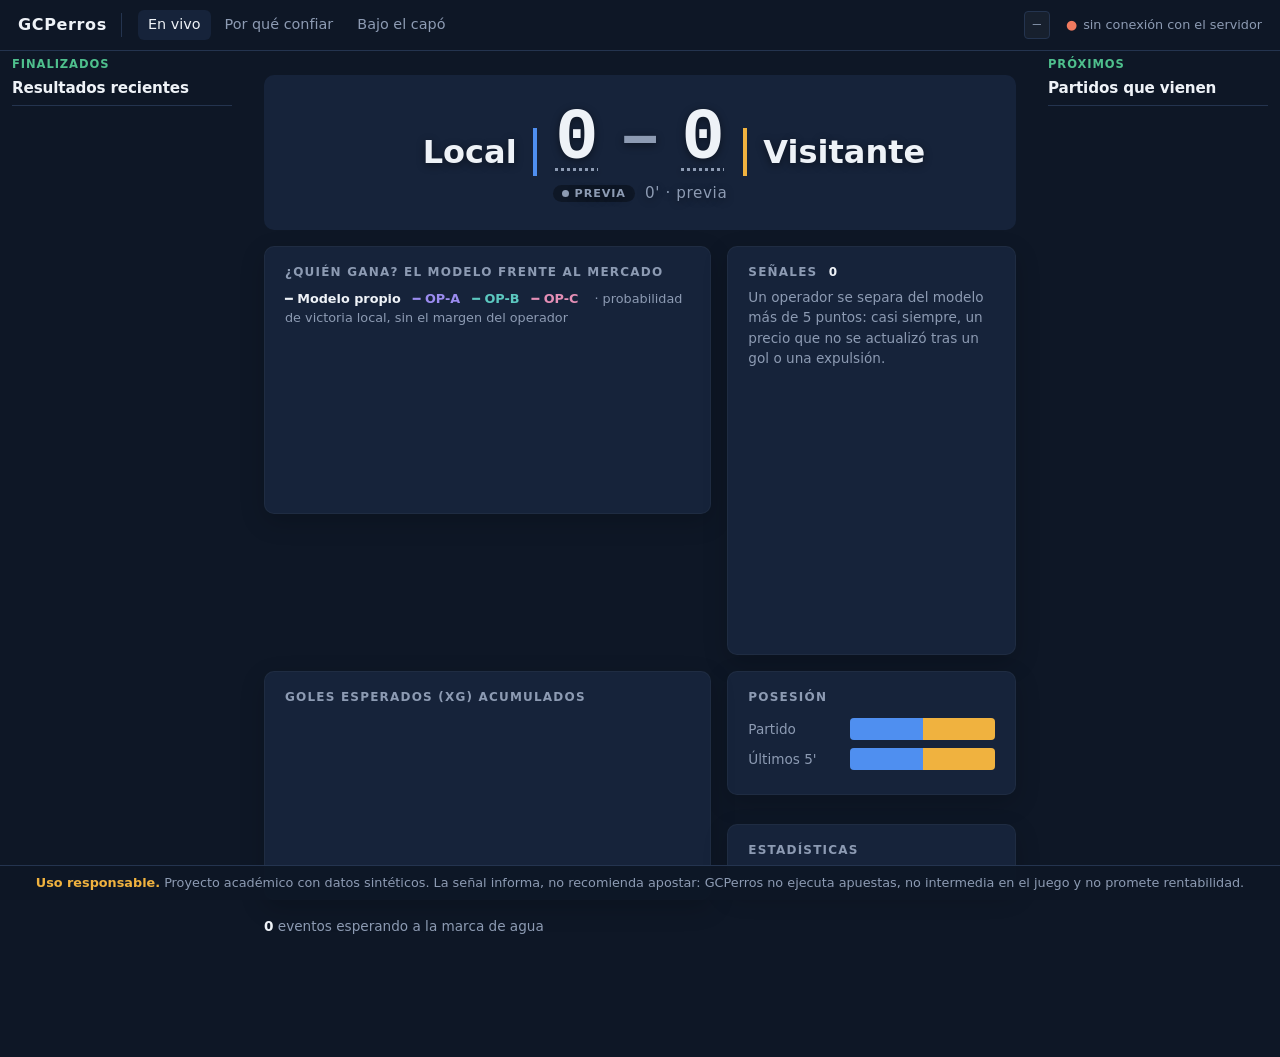
==== commit 816e5817: "✨ feat(demo): columnas laterales de partidos pasados y futuros multideporte" ====
--- a/src/gcperros/demo/static/index.html
+++ b/src/gcperros/demo/static/index.html
@@ -7,202 +7,97 @@
   <link rel="stylesheet" href="app.css">
 </head>
 <body>
-  <!-- Encabezado editorial sobrio: sin cajas, flotando sobre el papel -->
-  <header class="masthead">
-    <div class="masthead-meta">
-      <a href="/" class="brand-link"><span class="brand">GCPERROS</span></a>
-      <span class="meta-sep">/</span>
-      <span class="edition">ANÁLISIS DE DATOS Y SEÑALES DEPORTIVAS</span>
-      <span class="meta-sep">/</span>
-      <span class="match" id="match-id">—</span>
-    </div>
-
-    <!-- Selector de deporte: concebido como botones interactivos con gráfico rodante -->
-    <nav class="sports-folio sports" id="sports" aria-label="Seleccionar deporte"></nav>
-
-    <!-- Navegación y estado de conexión como micro-tipografía -->
-    <div class="masthead-nav">
-      <nav class="nav" aria-label="Navegación principal">
-        <a href="/" aria-current="page">En vivo</a>
-        <a href="confianza.html">Por qué confiar</a>
-        <a href="bajo-el-capo.html">Bajo el capó</a>
-      </nav>
-      <span class="link" id="link" data-state="connecting">conectando</span>
-    </div>
+  <header class="bar">
+    <span class="brand">GCPerros</span>
+    <nav class="nav"><a href="/" aria-current="page">En vivo</a><a href="confianza.html">Por qué confiar</a><a href="bajo-el-capo.html">Bajo el capó</a></nav>
+    <nav class="sports" id="sports" aria-label="Deporte"></nav>
+    <span class="match" id="match-id">—</span>
+    <span class="link" id="link" data-state="connecting">conectando</span>
   </header>
 
-  <main class="wrap live">
-    <!-- Barra lateral izquierda: Resultados anteriores de la jornada -->
-    <aside class="sidebar sidebar-left" aria-label="Resultados anteriores">
-      <header class="sidebar-header">
-        <span class="sidebar-badge">JORNADA 28</span>
-        <h3>Resultados Recientes</h3>
-      </header>
-      <div class="match-cards-list" id="past-matches">
-        <!-- Renderizado dinámico según el deporte activo -->
+  <div class="stage-container">
+    <aside class="side-column side-left" aria-label="Partidos pasados">
+      <div class="side-header">
+        <span class="side-badge">Finalizados</span>
+        <h3 class="side-heading">Resultados recientes</h3>
       </div>
+      <div class="fixture-cards" id="past-matches"></div>
     </aside>
 
-    <!-- Columna Central: El partido en vivo -->
-    <div class="main-stage">
-      <!-- Marcador con textura de cancha (césped segado / parqué de baloncesto) -->
-      <section class="board scoreboard" aria-label="Marcador en directo" aria-live="polite">
-        <div class="team home competitor">
-          <span class="name" id="home-name">Local</span>
-          <span class="side-tag">LOCAL</span>
-        </div>
+    <main class="wrap live">
+    <section class="board" aria-label="Marcador">
+      <div class="team home"><span class="name" id="home-name">Local</span></div>
+      <div class="score">
+        <span id="home-goals" data-indicator="goals" tabindex="0" title="¿De dónde sale?">0</span><span class="dash">–</span><span id="away-goals" data-indicator="goals" tabindex="0" title="¿De dónde sale?">0</span>
+        <span class="clock"><span class="state" id="state" data-phase="paused">previa</span><span id="minute">0'</span> · <span id="phase">previa</span></span>
+      </div>
+      <div class="team away"><span class="name" id="away-name">Visitante</span></div>
+      <table class="quarters" id="quarters" hidden aria-label="Puntos por cuarto">
+        <thead><tr id="quarters-head"></tr></thead><tbody id="quarters-body"></tbody>
+      </table>
+    </section>
 
-        <div class="score-core score">
-          <div class="score-numeral">
-            <span id="home-goals" data-indicator="goals" tabindex="0" title="¿De dónde sale este número?">0</span>
-            <span class="dash">—</span>
-            <span id="away-goals" data-indicator="goals" tabindex="0" title="¿De dónde sale este número?">0</span>
-          </div>
-          <div class="chronometer clock">
-            <span class="state" id="state" data-phase="paused">previa</span>
-            <span class="minute" id="minute">0'</span>
-            <span class="dot">·</span>
-            <span class="phase" id="phase">previa</span>
-          </div>
-        </div>
+    <section class="panel market" aria-label="Mercado frente a modelo">
+      <h2>¿Quién gana? El modelo frente al mercado</h2>
+      <p class="legend">
+        <span class="model">Modelo propio</span><span class="op-a">OP-A</span><span class="op-b">OP-B</span><span class="op-c">OP-C</span>
+        · probabilidad de victoria local, sin el margen del operador
+      </p>
+      <div class="chart"><svg id="win-chart" viewBox="0 0 640 200" role="img"
+        aria-label="Probabilidad de victoria local según el modelo y según cada operador"></svg></div>
+      <div class="book-wrap">
+        <table class="book"><thead><tr id="book-head"></tr></thead><tbody id="book-body"></tbody></table>
+      </div>
+    </section>
 
-        <div class="team away competitor">
-          <span class="name" id="away-name">Visitante</span>
-          <span class="side-tag">VISITANTE</span>
-        </div>
+    <section class="panel signals-panel" aria-label="Señales">
+      <h2>Señales <b id="signal-count">0</b></h2>
+      <p class="hint" id="signal-hint">Un operador se separa del modelo más de 5 puntos: casi siempre, un precio que no se actualizó tras un gol o una expulsión.</p>
+      <ol class="signals" id="signal-list"></ol>
+    </section>
 
-        <!-- Baloncesto: tabla de cuartos sutil -->
-        <table class="quarters" id="quarters" hidden aria-label="Puntos por cuarto">
-          <thead><tr id="quarters-head"></tr></thead>
-          <tbody id="quarters-body"></tbody>
-        </table>
-      </section>
+    <section class="panel possession-panel" aria-label="Posesión">
+      <h2>Posesión</h2>
+      <div class="row">
+        <span class="label">Partido</span>
+        <div class="split" id="running"><i class="home"></i><i class="away"></i></div>
+      </div>
+      <div class="row">
+        <span class="label">Últimos 5'</span>
+        <div class="split" id="window"><i class="home"></i><i class="away"></i></div>
+      </div>
+    </section>
 
-      <!-- Divisorio editorial -->
-      <div class="rule-folio"><span>REGISTRO DEL PARTIDO</span></div>
+    <section class="panel estimate-panel" aria-label="Goles esperados">
+      <h2 id="estimate-title">Goles esperados (xG) acumulados</h2>
+      <div class="chart"><svg id="xg-chart" viewBox="0 0 640 220" role="img"
+        aria-label="Lo que cada equipo debería llevar marcado según la calidad de sus tiros, a lo largo del partido"></svg></div>
+    </section>
 
-      <!-- Sección de Mercado y Señales: 2 columnas libres -->
-      <div class="editorial-split">
-        <!-- Mercado frente a modelo -->
-        <section class="panel market" aria-label="Mercado frente a modelo">
-          <header class="section-lead">
-            <span class="section-num">I</span>
-            <h2>Probabilidad de victoria frente al mercado</h2>
-          </header>
-          <p class="legend">
-            <span class="model">Modelo propio</span>
-            <span class="op-a">OP-A</span>
-            <span class="op-b">OP-B</span>
-            <span class="op-c">OP-C</span>
-            <span class="legend-note">Probabilidad de victoria local, descontado el margen del operador.</span>
-          </p>
-          <div class="chart">
-            <svg id="win-chart" viewBox="0 0 640 200" role="img"
-              aria-label="Probabilidad de victoria local según el modelo y según cada operador">
-              <title>Curva de probabilidad de victoria</title>
-              <desc>Comparativa en tiempo real entre el modelo interno y las casas de apuestas</desc>
-            </svg>
-          </div>
-          <div class="book-wrap">
-            <table class="book">
-              <caption>Cuotas implícitas vigentes frente al modelo</caption>
-              <thead><tr id="book-head"></tr></thead>
-              <tbody id="book-body"></tbody>
-            </table>
-          </div>
-        </section>
+    <section class="panel stats-panel" aria-label="Estadísticas">
+      <h2>Estadísticas</h2>
+      <table class="stats"><tbody id="stats-body"></tbody></table>
+    </section>
 
-        <!-- Feed de señales -->
-        <section class="panel signals-panel" aria-label="Señales">
-          <header class="section-lead">
-            <span class="section-num">II</span>
-            <h2>Señales de divergencia <em id="signal-count">0</em></h2>
-          </header>
-          <p class="hint" id="signal-hint">
-            Un operador se separa del modelo más de 5 puntos: casi siempre, un precio que no se actualizó tras un gol o una expulsión.
-          </p>
-          <ol class="signals" id="signal-list"></ol>
-        </section>
+    <p class="held" id="held" title="La marca de agua retiene cada evento hasta que llega otro más de 10 s posterior: así ningún evento atrasado reordena el pasado. Cuenta aquí, a la vista, en vez de esconderse.">
+      <b id="pending">0</b> eventos esperando a la marca de agua
+    </p>
+    </main>
+
+    <aside class="side-column side-right" aria-label="Partidos que vienen">
+      <div class="side-header">
+        <span class="side-badge">Próximos</span>
+        <h3 class="side-heading">Partidos que vienen</h3>
       </div>
+      <div class="fixture-cards" id="upcoming-matches"></div>
+    </aside>
+  </div>
 
-      <!-- Divisorio editorial -->
-      <div class="rule-folio"><span>MÉTRICAS Y CONTROL DE JUEGO</span></div>
-
-      <div class="editorial-split">
-        <!-- Posesión & Estimación xG / xP -->
-        <section class="panel estimate-panel" aria-label="Goles esperados">
-          <header class="section-lead">
-            <span class="section-num">III</span>
-            <h2 id="estimate-title">Goles esperados (xG) acumulados</h2>
-          </header>
-          <div class="chart">
-            <svg id="xg-chart" viewBox="0 0 640 220" role="img"
-              aria-label="Expectativa acumulada a lo largo del partido">
-              <title>Expectativa acumulada de anotación</title>
-              <desc>Evolución de goles o puntos esperados por cada equipo</desc>
-            </svg>
-          </div>
-        </section>
-
-        <!-- Columna derecha: Posesión y Estadísticas acumuladas -->
-        <div class="stats-stack">
-          <section class="panel possession-panel" aria-label="Posesión">
-            <header class="section-lead">
-              <span class="section-num">IV</span>
-              <h2>Distribución de Posesión</h2>
-            </header>
-            <div class="possession-block">
-              <div class="row">
-                <span class="label">Partido</span>
-                <div class="split" id="running"><i class="home"></i><i class="away"></i></div>
-              </div>
-              <div class="row">
-                <span class="label">Últimos 5'</span>
-                <div class="split" id="window"><i class="home"></i><i class="away"></i></div>
-              </div>
-            </div>
-          </section>
-
-          <section class="panel stats-panel" aria-label="Estadísticas">
-            <header class="section-lead">
-              <span class="section-num">V</span>
-              <h2>Estadísticas acumuladas</h2>
-            </header>
-            <table class="stats">
-              <caption>Comparativa de volumen y acierto entre ambos conjuntos</caption>
-              <tbody id="stats-body"></tbody>
-            </table>
-          </section>
-        </div>
-      </div>
-
-      <!-- Transparencia del motor y retención -->
-      <div class="watermark-note">
-        <p class="held" id="held" title="La marca de agua retiene cada evento hasta que llega otro más de 10 s posterior: así ningún evento atrasado reordena el pasado. Cuenta aquí, a la vista, en vez de esconderse.">
-          Retención de flujo: <b id="pending">0</b> eventos esperando a la marca de agua
-        </p>
-      </div>
-    </div>
-
-    <!-- Barra lateral derecha: Próximos partidos programados -->
-    <aside class="sidebar sidebar-right" aria-label="Próximos partidos">
-      <header class="sidebar-header">
-        <span class="sidebar-badge">CALENDARIO</span>
-        <h3>Próximos Encuentros</h3>
-      </header>
-      <div class="match-cards-list" id="upcoming-matches">
-        <!-- Renderizado dinámico según el deporte activo -->
-      </div>
-    </aside>
-  </main>
-
-  <!-- Aviso legal permanente de juego responsable en pie -->
   <aside class="disclaimer" role="note" aria-label="Uso responsable">
     <b>Uso responsable.</b> Proyecto académico con datos sintéticos. La señal informa, no recomienda apostar:
     GCPerros no ejecuta apuestas, no intermedia en el juego y no promete rentabilidad.
   </aside>
 
-  <!-- Diálogo nativo de trazabilidad: hoja de papel limpia -->
   <dialog id="trace" class="trace" aria-label="De dónde sale este número">
     <form method="dialog" class="trace-x"><button aria-label="Cerrar">×</button></form>
     <div class="trace-body"></div>
--- a/src/gcperros/demo/static/app.css
+++ b/src/gcperros/demo/static/app.css
@@ -1,1308 +1,385 @@
-/* ==========================================================================
-   GCPerros · Sistema de Diseño Editorial Deportivo
-   Inspirado en tipografía suiza y publicaciones monográficas.
-   Cero gradientes, cero sombras tech, cero neón, cero cajas clónicas.
-   ========================================================================== */
-
+/* Pantalla de retransmisión: un solo tema, a propósito. Sin fuentes ni
+   librerías externas, para que la demo funcione sin conexión. */
 :root {
-  /* Paleta Base Papel Cálido */
-  --ground: #f4efea;
-  --panel: #ebe4dc;
-  --line: #ded6cc;
-  --line-strong: #1a231c;
-  --ink: #1a231c;
-  --muted: #6c746e;
-  --faint: #9ea8a0;
-
-  /* Equipos / Colores sobrios */
-  --home: #1f3b60;
-  --away: #8c4320;
-
-  /* Operadores de Mercado (tonos sólidos apagados) */
-  --op-a: #5a4b81;
-  --op-b: #286b68;
-  --op-c: #944d68;
-
-  /* Estados y Alertas */
-  --ok: #27593b;
-  --warn: #9e2a1b;
-
-  /* Acento activo dinámico por deporte */
-  --accent: #1c402e;
-  --accent-soft: #d8e4dc;
-
-  /* Tipografías: fallback nativo del sistema para funcionar 100% offline */
-  --font-serif: "Fraunces", Georgia, "Times New Roman", serif;
-  --font-sans: "DM Sans", -apple-system, BlinkMacSystemFont, "Segoe UI", Roboto, sans-serif;
-  --font-mono: ui-monospace, Consolas, "Liberation Mono", monospace;
-
-  /* Espaciado modular */
-  --gap-xs: 4px;
-  --gap-sm: 8px;
-  --gap-md: 16px;
-  --gap-lg: 24px;
-  --gap-xl: 40px;
-}
-
-/* Identidad Baloncesto (Terracota y Parqué editorial apagado) */
-body[data-sport="basketball"] {
-  --accent: #8f3d24;
-  --accent-soft: #f2ddd4;
-  --home: #8f3d24;
-  --away: #2c4d6f;
-}
-
-/* Modo Oscuro Editorial (Verde-tinta profundo, nunca negro puro) */
-@media (prefers-color-scheme: dark) {
-  :root {
-    --ground: #141a17;
-    --panel: #1b2420;
-    --line: #26322c;
-    --line-strong: #ede7df;
-    --ink: #ede7df;
-    --muted: #8c9690;
-    --faint: #526058;
-
-    --home: #5f8bc2;
-    --away: #d9784e;
-
-    --op-a: #8e80b8;
-    --op-b: #4aa8a3;
-    --op-c: #cc7897;
-
-    --ok: #4ea86e;
-    --warn: #d65545;
-
-    --accent: #4ea86e;
-    --accent-soft: #1d3326;
-  }
-
-  body[data-sport="basketball"] {
-    --accent: #d97354;
-    --accent-soft: #381e16;
-    --home: #d97354;
-    --away: #5fa4ce;
-  }
-}
-
-/* Reset y Base tipográfica */
-*, *::before, *::after { box-sizing: border-box; }
-
+  --ground: #0e1726;
+  --panel: #16233a;
+  --line: #24344f;
+  --ink: #eef2f7;
+  --muted: #8d9bb3;
+  --home: #4f8ff0;
+  --away: #f0b23f;
+  --op-a: #9b8cf0;
+  --op-b: #5cc8c0;
+  --op-c: #e58fb6;
+  --ok: #4fc08d;
+  --warn: #f07a5f;
+}
+
+* { box-sizing: border-box; }
 body {
   margin: 0;
-  padding: 0 0 64px;
-  background-color: var(--ground);
+  background: var(--ground);
   color: var(--ink);
-  font-family: var(--font-sans);
-  font-size: 15px;
-  line-height: 1.5;
-  -webkit-font-smoothing: antialiased;
-  -moz-osx-font-smoothing: grayscale;
-}
-
-/* ==========================================================================
-   Cabecera Editorial (Masthead)
-   ========================================================================== */
-.masthead {
-  display: grid;
-  grid-template-columns: 1fr auto 1fr;
-  align-items: center;
-  gap: var(--gap-md);
-  padding: 14px var(--gap-lg);
-  border-bottom: 1px solid var(--line);
-  background-color: var(--ground);
-}
-
-.masthead-meta {
-  display: flex;
-  align-items: baseline;
-  gap: var(--gap-sm);
-  font-size: 0.75rem;
-  letter-spacing: 0.08em;
-  text-transform: uppercase;
-}
-
-.masthead-meta .brand {
-  font-weight: 800;
-  color: var(--ink);
-  letter-spacing: 0.12em;
-  transition: color 0.15s ease;
-}
-
-.masthead-meta a.brand-link {
-  color: inherit;
-  text-decoration: none;
-}
-.masthead-meta a.brand-link:hover .brand {
-  color: var(--accent);
-}
-
-.masthead-meta .meta-sep {
-  color: var(--line);
-  font-weight: 300;
-}
-
-.masthead-meta .edition {
-  color: var(--muted);
-  font-size: 0.7rem;
-}
-
-.masthead-meta .match {
-  font-family: var(--font-mono);
-  color: var(--muted);
-  font-size: 0.72rem;
-}
-
-/* Selector de Deporte: BOTONES RECTANGULARES LLAMATIVOS Y VISIBLES */
-.sports-folio, .sports, nav#sports {
-  display: flex !important;
-  gap: 14px !important;
-  align-items: center !important;
-  background: transparent !important;
-}
-
-.sports a, nav#sports a {
-  position: relative !important;
-  display: inline-flex !important;
-  align-items: center !important;
-  justify-content: flex-start !important;
-  gap: 10px !important;
-  padding: 10px 22px 10px 14px !important;
-  border-radius: 6px !important;
-  border: 2px solid #3e4c59 !important;
-  background: #1f2a36 !important;
-  color: #ffffff !important;
-  font-family: var(--font-sans) !important;
-  font-size: 0.92rem !important;
-  font-weight: 800 !important;
-  text-transform: uppercase !important;
-  letter-spacing: 0.08em !important;
-  text-decoration: none !important;
-  cursor: pointer !important;
-  overflow: hidden !important;
-  box-shadow: 0 4px 10px rgba(0, 0, 0, 0.3) !important;
-  transition: transform 0.2s ease, border-color 0.2s ease, background-color 0.2s ease, box-shadow 0.2s ease !important;
-  z-index: 1 !important;
-}
-
-/* Balón como elemento gráfico redondo visible (28px x 28px) */
-.ball-graphic {
-  display: inline-block !important;
-  width: 28px !important;
-  height: 28px !important;
-  min-width: 28px !important;
-  border-radius: 50% !important;
-  position: relative !important;
-  transform: rotate(0deg) !important;
-  transition: transform 1.2s cubic-bezier(0.25, 1, 0.5, 1) !important;
-  box-shadow: inset -2px -2px 4px rgba(0, 0, 0, 0.4), 0 2px 5px rgba(0, 0, 0, 0.35) !important;
-}
-
-/* Gráfico Balón de Fútbol: hexágonos y costuras estilizadas en CSS */
-.ball-football {
-  background:
-    radial-gradient(circle at 50% 50%, #1a1a1a 18%, transparent 20%),
-    radial-gradient(circle at 10% 20%, #1a1a1a 14%, transparent 16%),
-    radial-gradient(circle at 90% 20%, #1a1a1a 14%, transparent 16%),
-    radial-gradient(circle at 30% 90%, #1a1a1a 14%, transparent 16%),
-    radial-gradient(circle at 70% 90%, #1a1a1a 14%, transparent 16%),
-    radial-gradient(circle at 35% 30%, #ffffff 30%, #e2e2e2 85%) !important;
-  border: 1.5px solid #222222 !important;
-}
-
-/* Gráfico Balón de Baloncesto: surcos de goma y cuero naranja */
-.ball-basketball {
-  background:
-    linear-gradient(90deg, transparent 46%, #3d1b00 47%, #3d1b00 53%, transparent 54%),
-    linear-gradient(0deg, transparent 46%, #3d1b00 47%, #3d1b00 53%, transparent 54%),
-    radial-gradient(circle at 50% 50%, transparent 62%, #3d1b00 63%, #3d1b00 69%, transparent 70%),
-    radial-gradient(circle at 30% 30%, #ff8f26 25%, #d65500 85%) !important;
-  border: 1.5px solid #3d1b00 !important;
-}
-
-/* Animación: la pelota gira en la dirección indicada (de izq a der, agujas del reloj) a velocidad suave */
-.sports a:hover, nav#sports a:hover {
-  transform: translateY(-2px) !important;
-  border-color: #ffffff !important;
-  box-shadow: 0 6px 16px rgba(0, 0, 0, 0.45) !important;
-  text-decoration: none !important;
-}
-
-.sports a:hover .ball-graphic, nav#sports a:hover .ball-graphic {
-  transform: rotate(360deg) !important;
-}
-
-/* Estado activo / seleccionado */
-.sports a[aria-current="true"], nav#sports a[aria-current="true"] {
-  background: #276241 !important;
-  border-color: #4fc08d !important;
-  color: #ffffff !important;
-  box-shadow: 0 0 12px rgba(79, 192, 141, 0.35) !important;
-}
-
-body[data-sport="basketball"] .sports a[aria-current="true"],
-body[data-sport="basketball"] nav#sports a[aria-current="true"] {
-  background: #8f3d24 !important;
-  border-color: #f28a2e !important;
-  box-shadow: 0 0 12px rgba(242, 138, 46, 0.35) !important;
-}
-
-.sports a:focus-visible, nav#sports a:focus-visible {
-  outline: 3px solid #ffffff !important;
-  outline-offset: 3px !important;
-}
-
-.masthead-nav {
-  display: flex;
-  align-items: center;
-  justify-content: flex-end;
-  gap: var(--gap-md);
-}
-
-.nav {
-  display: flex;
-  gap: var(--gap-sm);
-}
-
+  font: 16px/1.5 system-ui, -apple-system, "Segoe UI", Roboto, sans-serif;
+}
+.wrap { max-width: 880px; margin: 0 auto; padding: 24px 16px 48px; display: grid; gap: 16px; }
+
+.bar {
+  display: flex; gap: 16px; align-items: center;
+  padding: 10px 18px; border-bottom: 1px solid var(--line);
+}
+.brand { font-weight: 800; letter-spacing: 0.04em; padding-right: 14px; border-right: 1px solid var(--line); }
+.nav { display: flex; gap: 4px; }
 .nav a {
-  color: var(--muted);
-  text-decoration: none;
-  font-size: 0.8rem;
-  font-weight: 500;
-  padding: 4px 6px;
-  border-bottom: 1px solid transparent;
-  transition: color 0.15s ease, border-color 0.15s ease;
-}
-
-.nav a:hover {
-  color: var(--ink);
-}
-
-.nav a[aria-current="page"] {
-  color: var(--ink);
-  border-bottom-color: var(--ink);
-  font-weight: 600;
-}
-
-.nav a:focus-visible {
-  outline: 2px solid var(--accent);
-  outline-offset: 2px;
-}
-
-.link {
-  display: inline-flex;
-  align-items: center;
-  gap: 6px;
-  font-size: 0.72rem;
-  font-family: var(--font-mono);
-  text-transform: uppercase;
-  letter-spacing: 0.05em;
-  color: var(--muted);
-}
-
-.link::before {
-  content: "";
-  display: inline-block;
-  width: 6px;
-  height: 6px;
-  border-radius: 50%;
-  background-color: var(--muted);
-}
-
-.link[data-state="live"]::before { background-color: var(--ok); }
-.link[data-state="ended"]::before { background-color: var(--muted); }
-.link[data-state="lost"]::before { background-color: var(--warn); }
-
-/* ==========================================================================
-   Estructura Panorámica: 3 Columnas (Aprovechamiento total del ancho)
-   Barras laterales con partidos anteriores y próximos encuentros
-   ========================================================================== */
-.viewport-layout, .wrap.live {
-  display: grid;
-  grid-template-columns: 280px minmax(0, 1fr) 280px;
-  gap: var(--gap-lg);
-  max-width: 1650px;
-  margin: 0 auto;
-  padding: var(--gap-md) var(--gap-md) var(--gap-xl);
-  align-items: start;
-  width: 100%;
-  box-sizing: border-box;
-}
-
-.main-stage {
-  width: 100%;
-  margin: 0 auto;
-  padding: 0;
-  display: flex;
-  flex-direction: column;
-  gap: var(--gap-xl);
-  min-width: 0;
-}
-
-.wrap {
-  padding: var(--gap-lg) var(--gap-md);
-  display: grid;
-  gap: var(--gap-xl);
-}
-
-.sidebar {
-  display: flex;
-  flex-direction: column;
-  gap: var(--gap-md);
-  position: sticky;
-  top: 20px;
-}
-
-.sidebar-header {
-  border-bottom: 2px solid var(--ink);
-  padding-bottom: 6px;
-  display: flex;
-  flex-direction: column;
-  gap: 3px;
-}
-
-.sidebar-badge {
-  font-family: var(--font-mono);
-  font-size: 0.68rem;
-  font-weight: 700;
-  letter-spacing: 0.12em;
-  color: var(--muted);
-  text-transform: uppercase;
-}
-
-.sidebar-header h3 {
-  margin: 0;
-  font-family: var(--font-serif);
-  font-size: 1.15rem;
-  font-weight: 700;
-  color: var(--ink);
-}
-
-.match-cards-list {
-  display: flex;
-  flex-direction: column;
-  gap: var(--gap-sm);
-}
-
-.side-card {
-  padding: 10px 12px;
-  background: var(--panel);
-  border: 1px solid var(--line);
-  border-radius: 6px;
-  display: flex;
-  flex-direction: column;
-  gap: 6px;
-  transition: transform 0.15s ease, border-color 0.15s ease;
-}
-
-.side-card:hover {
-  transform: translateX(2px);
-  border-color: var(--accent);
-}
-
-.side-card-top {
-  display: flex;
-  justify-content: space-between;
-  align-items: baseline;
-}
-
-.side-card-top .teams {
-  font-family: var(--font-serif);
-  font-size: 0.95rem;
-  font-weight: 700;
-  color: var(--ink);
-}
-
-.side-card-top .teams .vs {
-  font-style: italic;
-  font-size: 0.75rem;
-  font-family: var(--font-sans);
-  color: var(--muted);
-}
-
-.side-card-top .score {
-  font-family: var(--font-mono);
-  font-weight: 800;
-  font-size: 0.95rem;
-  color: var(--ink);
-}
-
-.side-card-top .odds-pill {
-  font-family: var(--font-mono);
-  font-size: 0.72rem;
-  font-weight: 700;
-  padding: 2px 6px;
-  border-radius: 4px;
-  background: rgba(0, 0, 0, 0.05);
-  color: var(--accent);
-  border: 1px solid var(--line);
-}
-
-.side-card-bot {
-  display: flex;
-  justify-content: space-between;
-  align-items: center;
-  font-size: 0.75rem;
-  color: var(--muted);
-  font-family: var(--font-mono);
-}
-
-.side-card-bot .sub {
-  color: var(--faint);
-  font-size: 0.7rem;
-}
-
-.side-card-bot .meta {
-  color: var(--accent);
-  font-weight: 600;
-  font-size: 0.72rem;
-}
-
-@media (max-width: 1280px) {
-  .viewport-layout {
-    grid-template-columns: 220px 1fr 220px;
-  }
-}
-
-@media (max-width: 1040px) {
-  .viewport-layout {
-    grid-template-columns: 1fr;
-  }
-  .sidebar {
-    position: static;
-  }
-  .sidebar-left { order: 2; }
-  .sidebar-right { order: 3; }
-  .main-stage { order: 1; }
-}
-
-/* Filete editorial divisor */
-.rule-folio {
-  display: flex;
-  align-items: center;
-  gap: var(--gap-md);
-  margin: var(--gap-xs) 0;
-  border-top: 1px solid var(--line);
-}
-
-.rule-folio span {
-  font-size: 0.68rem;
-  font-weight: 700;
-  letter-spacing: 0.14em;
-  text-transform: uppercase;
-  color: var(--faint);
-  padding-top: var(--gap-xs);
-}
-
-/* ==========================================================================
-   Marcador con Suelo de Cancha y Ambiente Deportivo Dinámico
-   Césped segado para Fútbol / Parqué y líneas de juego para Baloncesto.
-   ========================================================================== */
-.scoreboard, .board {
-  display: grid;
-  grid-template-columns: 1fr auto 1fr;
-  align-items: center;
-  gap: var(--gap-lg);
-  padding: 32px var(--gap-lg);
-  border-radius: 8px;
-  position: relative;
-  overflow: hidden;
-  box-shadow: inset 0 0 0 1px rgba(255, 255, 255, 0.08), 0 4px 16px rgba(0, 0, 0, 0.12);
-  color: #ffffff;
-}
-
-/* Textura Fútbol: césped segado con franjas y círculo central blanco sutil */
-body[data-sport="football"] .board,
-body:not([data-sport="basketball"]) .board {
-  background:
-    radial-gradient(circle at 50% 50%, transparent 68px, rgba(255, 255, 255, 0.12) 69px, rgba(255, 255, 255, 0.12) 71px, transparent 72px),
-    linear-gradient(90deg, transparent calc(50% - 1px), rgba(255, 255, 255, 0.12) calc(50% - 1px), rgba(255, 255, 255, 0.12) calc(50% + 1px), transparent calc(50% + 1px)),
-    repeating-linear-gradient(90deg, #17422c 0 64px, #1a4931 64px 128px);
-}
-
-/* Textura Baloncesto: parqué cálido, triple arco y línea de tres */
-body[data-sport="basketball"] .board {
-  background:
-    radial-gradient(ellipse 36% 130% at 0% 50%, transparent 98%, rgba(255, 255, 255, 0.16) 99%, transparent 100%),
-    radial-gradient(ellipse 36% 130% at 100% 50%, transparent 98%, rgba(255, 255, 255, 0.16) 99%, transparent 100%),
-    radial-gradient(circle at 50% 50%, transparent 58px, rgba(255, 255, 255, 0.16) 59px, rgba(255, 255, 255, 0.16) 61px, transparent 62px),
-    repeating-linear-gradient(90deg, transparent 0 22px, rgba(0, 0, 0, 0.08) 22px 23px),
-    linear-gradient(180deg, #915a2c, #70401b);
-}
-
-.competitor {
-  display: flex;
-  flex-direction: column;
-  z-index: 2;
-}
-
-.competitor.home {
-  text-align: right;
-  align-items: flex-end;
-  border-right: 3px solid rgba(255, 255, 255, 0.4);
-  padding-right: var(--gap-md);
-}
-
-.competitor.away {
-  text-align: left;
-  align-items: flex-start;
-  border-left: 3px solid rgba(255, 255, 255, 0.4);
-  padding-left: var(--gap-md);
-}
-
-.competitor .name {
-  font-family: var(--font-serif);
-  font-size: clamp(1.6rem, 4vw, 2.6rem);
-  font-weight: 700;
-  line-height: 1.1;
-  color: #ffffff;
-  letter-spacing: -0.01em;
-  text-shadow: 0 2px 6px rgba(0, 0, 0, 0.5);
-}
-
-.competitor .side-tag {
-  font-size: 0.68rem;
-  font-weight: 700;
-  letter-spacing: 0.14em;
-  color: rgba(255, 255, 255, 0.7);
-  text-transform: uppercase;
-  margin-top: 4px;
-  text-shadow: 0 1px 3px rgba(0, 0, 0, 0.6);
-}
-
-.score-core {
-  display: flex;
-  flex-direction: column;
-  align-items: center;
-  justify-content: center;
-  padding: 0 var(--gap-md);
-  z-index: 2;
-}
-
-.score-numeral, .score {
-  display: flex;
-  align-items: baseline;
-  justify-content: center;
-  font-family: var(--font-serif);
-  font-size: clamp(3.2rem, 9vw, 5.2rem);
-  font-weight: 700;
-  line-height: 1;
+  color: var(--muted); text-decoration: none; font-size: 0.9rem;
+  padding: 4px 10px; border-radius: 6px;
+}
+.nav a:hover { color: var(--ink); }
+.nav a[aria-current="page"] { color: var(--ink); background: var(--panel); }
+.nav a:focus-visible { outline: 2px solid var(--home); outline-offset: 2px; }
+.match {
+  color: var(--muted); font-family: ui-monospace, Consolas, monospace; font-size: 0.85rem;
+  background: rgba(255 255 255 / 4%); padding: 3px 8px; border-radius: 4px; border: 1px solid var(--line);
+}
+.link { font-size: 0.8rem; color: var(--muted); }
+.link::before { content: "●"; margin-right: 6px; }
+.link[data-state="live"]::before { color: var(--ok); }
+.link[data-state="ended"]::before { color: var(--muted); }
+.link[data-state="lost"]::before { color: var(--warn); }
+
+.board {
+  display: grid; grid-template-columns: 1fr auto 1fr; align-items: center; gap: 16px;
+  background: var(--panel); border-radius: 10px; padding: 28px 20px;
+}
+.team .name { font-size: clamp(1.2rem, 4vw, 2rem); font-weight: 700; }
+.team.home { text-align: right; border-right: 4px solid var(--home); padding-right: 16px; }
+.team.away { border-left: 4px solid var(--away); padding-left: 16px; }
+.score {
+  display: grid; justify-items: center;
+  font: 800 clamp(2.6rem, 9vw, 4.5rem)/1 ui-monospace, Consolas, monospace;
   font-variant-numeric: tabular-nums;
-  color: #ffffff;
-  text-shadow: 0 3px 12px rgba(0, 0, 0, 0.55);
-}
-
-.score-numeral .dash, .score .dash {
-  color: rgba(255, 255, 255, 0.5);
-  margin: 0 0.15em;
-  font-weight: 300;
-}
-
-.chronometer, .clock {
-  margin-top: 8px;
-  font-family: var(--font-mono);
-  font-size: 0.85rem;
-  font-weight: 600;
-  letter-spacing: 0.08em;
-  text-transform: uppercase;
-  color: rgba(255, 255, 255, 0.85);
-  display: flex;
-  align-items: center;
-  gap: 6px;
-  background: rgba(0, 0, 0, 0.25);
-  padding: 3px 10px;
-  border-radius: 4px;
-}
-
-.chronometer .dot { color: rgba(255, 255, 255, 0.4); }
-
-/* Cuartos Baloncesto */
-.quarters {
-  grid-column: 1 / -1;
-  justify-self: center;
-  margin-top: var(--gap-md);
-  border-collapse: collapse;
-  font-family: var(--font-mono);
-  font-size: 0.8rem;
-  font-variant-numeric: tabular-nums;
-  border-top: 1px solid var(--line);
-  width: 100%;
-  max-width: 520px;
-}
-
-.quarters th, .quarters td {
-  padding: 6px 10px;
-  text-align: center;
-  border-bottom: 1px solid var(--line);
-}
-
-.quarters thead th {
-  font-weight: 600;
-  font-size: 0.7rem;
-  letter-spacing: 0.08em;
-  text-transform: uppercase;
-  color: var(--muted);
-}
-
-.quarters tbody th {
-  text-align: left;
-  font-weight: 500;
-  font-family: var(--font-sans);
-  color: var(--ink);
-}
-
-/* ==========================================================================
-   Disposición en Columnas Libres (Editorial Split)
-   ========================================================================== */
-.editorial-split {
-  display: grid;
-  grid-template-columns: minmax(0, 1.4fr) minmax(0, 1fr);
-  gap: var(--gap-xl);
-  align-items: start;
-  width: 100%;
-}
-
-.stats-stack {
-  display: flex;
-  flex-direction: column;
-  gap: var(--gap-lg);
-  width: 100%;
-}
-
-.panel-flat, .panel {
-  display: grid;
-  gap: var(--gap-md);
-  background: transparent;
-  padding: 0;
-}
-
-.section-lead {
-  display: flex;
-  align-items: baseline;
-  gap: 8px;
-  border-bottom: 1px solid var(--line);
-  padding-bottom: 6px;
-}
-
-.section-num {
-  font-family: var(--font-serif);
-  font-style: italic;
-  font-size: 0.9rem;
-  color: var(--muted);
-}
-
-.section-lead h2, .panel h2 {
-  margin: 0;
-  font-family: var(--font-serif);
-  font-size: 1.15rem;
-  font-weight: 600;
-  letter-spacing: -0.01em;
-  color: var(--ink);
-  text-transform: none;
-}
-
-.section-lead h2 em, .panel h2 b {
-  font-family: var(--font-mono);
-  font-style: normal;
-  font-weight: 600;
-  font-size: 0.85rem;
-  color: var(--muted);
-  margin-left: 6px;
-}
-
-.hint {
-  margin: 0;
-  color: var(--muted);
-  font-size: 0.82rem;
-  line-height: 1.45;
-}
-
-/* ==========================================================================
-   Mercado & Tablas Editoriales (Solo líneas finas horizontales)
-   ========================================================================== */
-.legend {
-  margin: 0;
-  font-size: 0.76rem;
-  color: var(--muted);
-  display: flex;
-  flex-wrap: wrap;
-  gap: var(--gap-md);
-  align-items: baseline;
-}
-
-.legend span {
-  display: inline-flex;
-  align-items: center;
-  gap: 4px;
-  font-weight: 500;
-}
-
-.legend span::before {
-  content: "—";
-  font-weight: 700;
-}
-
-.legend .model { color: var(--ink); font-weight: 700; }
+  grid-template-columns: auto auto auto;
+}
+.dash { color: var(--muted); padding: 0 0.2em; }
+.clock {
+  grid-column: 1 / -1; margin-top: 10px;
+  font: 500 0.95rem/1 system-ui, sans-serif; color: var(--muted); letter-spacing: 0.04em;
+}
+
+.panel { background: var(--panel); border-radius: 10px; padding: 16px 20px; }
+.panel h2 {
+  margin: 0 0 12px; font-size: 0.75rem; font-weight: 600;
+  letter-spacing: 0.1em; text-transform: uppercase; color: var(--muted);
+}
+.row { display: grid; grid-template-columns: 90px 1fr; gap: 12px; align-items: center; margin: 8px 0; }
+.label { color: var(--muted); font-size: 0.85rem; }
+.split { display: flex; height: 22px; border-radius: 4px; overflow: hidden; background: var(--line); }
+.split i {
+  display: flex; align-items: center; padding: 0 8px; min-width: 0;
+  font: 600 0.75rem/1 ui-monospace, Consolas, monospace; font-style: normal; color: var(--ground);
+  transition: flex-basis 0.4s ease;
+}
+.split .home { background: var(--home); flex-basis: 50%; }
+.split .away { background: var(--away); flex-basis: 50%; justify-content: flex-end; }
+
+.chart { overflow-x: auto; }
+.chart svg { width: 100%; min-width: 480px; height: auto; display: block; }
+.chart .grid { stroke: var(--line); stroke-width: 1; }
+.chart .tick { fill: var(--muted); font: 11px ui-monospace, Consolas, monospace; }
+.chart path { fill: none; stroke-width: 2.5; stroke-linejoin: round; }
+.chart path.home { stroke: var(--home); }
+.chart path.away { stroke: var(--away); }
+
+.chart path.model { stroke: var(--ink); stroke-width: 3; }
+.chart path.op-a { stroke: var(--op-a); stroke-width: 1.6; }
+.chart path.op-b { stroke: var(--op-b); stroke-width: 1.6; }
+.chart path.op-c { stroke: var(--op-c); stroke-width: 1.6; }
+.legend { margin: -4px 0 8px; color: var(--muted); font-size: 0.8rem; }
+.legend span { margin-right: 12px; font-weight: 600; }
+.legend span::before { content: "━ "; }
+.legend .model { color: var(--ink); }
 .legend .op-a { color: var(--op-a); }
 .legend .op-b { color: var(--op-b); }
 .legend .op-c { color: var(--op-c); }
-.legend .legend-note { color: var(--muted); font-size: 0.72rem; }
-
-.book-wrap {
-  overflow-x: auto;
-}
-
-.book {
-  width: 100%;
-  border-collapse: collapse;
-  font-variant-numeric: tabular-nums;
-  font-size: 0.82rem;
-}
-
-.book caption, .stats caption {
-  text-align: left;
-  font-size: 0.7rem;
-  color: var(--faint);
-  text-transform: uppercase;
-  letter-spacing: 0.08em;
-  margin-bottom: 6px;
-}
-
-.book th, .book td {
-  padding: 8px 10px;
-  text-align: right;
-  border-bottom: 1px solid var(--line);
-}
-
-.book thead th {
-  font-family: var(--font-mono);
-  font-size: 0.72rem;
-  letter-spacing: 0.08em;
-  text-transform: uppercase;
-  color: var(--muted);
-  font-weight: 600;
-  border-bottom: 1px solid var(--ink);
-}
-
-.book tbody th {
-  text-align: left;
-  font-family: var(--font-sans);
-  font-weight: 500;
-  color: var(--ink);
-}
-
-.book td {
-  font-family: var(--font-mono);
-  color: var(--ink);
-}
-
-.book td.model {
-  font-weight: 700;
-  color: var(--ink);
-  background-color: rgba(0, 0, 0, 0.03);
-}
-
-.book td.stale {
-  color: var(--warn);
-  font-weight: 700;
-  background-color: rgba(158, 42, 27, 0.08);
-}
-
-/* ==========================================================================
-   Feed de Señales (Lista tipográfica limpia sin cajas)
-   ========================================================================== */
-.signals {
-  list-style: none;
-  margin: 0;
-  padding: 0;
-  display: grid;
-  gap: var(--gap-xs);
-  max-height: 380px;
-  overflow-y: auto;
-}
-
+
+.book-wrap { overflow-x: auto; margin-top: 12px; }
+.book { width: 100%; border-collapse: collapse; font-variant-numeric: tabular-nums; }
+.book th, .book td { padding: 6px 8px; text-align: right; border-top: 1px solid var(--line); }
+.book thead th { border-top: 0; color: var(--muted); font-weight: 500; font-size: 0.8rem; }
+.book tbody th { text-align: left; font-weight: 400; color: var(--muted); }
+.book td { font-family: ui-monospace, Consolas, monospace; }
+.book td.model { font-weight: 700; }
+.book td.stale { color: var(--warn); font-weight: 700; }
+
+.panel h2 b { color: var(--ink); margin-left: 6px; font-variant-numeric: tabular-nums; }
+.hint { margin: -6px 0 10px; color: var(--muted); font-size: 0.85rem; }
+.signals { list-style: none; margin: 0; padding: 0; display: grid; gap: 6px; max-height: 300px; overflow-y: auto; }
 .signals li {
-  display: grid;
-  grid-template-columns: 36px 1fr auto;
-  gap: var(--gap-sm);
-  align-items: baseline;
-  padding: 8px 6px;
-  border-bottom: 1px solid var(--line);
-  font-size: 0.82rem;
-  line-height: 1.4;
-  background: transparent;
-}
-
-.signals li.up .when { color: var(--ok); }
-.signals li.down .when { color: var(--warn); }
-
-.signals .when {
-  font-family: var(--font-mono);
-  font-weight: 700;
-  font-size: 0.78rem;
-}
-
-.signals .what {
-  color: var(--ink);
-  font-weight: 500;
-}
-
-.signals .nums {
-  font-family: var(--font-mono);
-  font-size: 0.75rem;
-  color: var(--muted);
-  text-align: right;
-}
-
-/* ==========================================================================
-   Gráficos SVG Editoriales
-   ========================================================================== */
-.chart {
-  overflow-x: auto;
-}
-
-.chart svg {
-  width: 100%;
-  max-width: 100%;
-  height: auto;
-  display: block;
-}
-
-.chart .grid {
-  stroke: var(--line);
-  stroke-width: 1;
-  stroke-dasharray: 2 4;
-}
-
-.chart .tick {
-  fill: var(--muted);
-  font-family: var(--font-mono);
-  font-size: 10px;
-}
-
-.chart path {
-  fill: none;
-  stroke-width: 1.75;
-  stroke-linejoin: round;
-  stroke-linecap: round;
-}
-
-.chart path.home { stroke: var(--home); }
-.chart path.away { stroke: var(--away); }
-.chart path.model { stroke: var(--ink); stroke-width: 2.25; }
-.chart path.op-a { stroke: var(--op-a); stroke-width: 1.25; stroke-dasharray: 4 3; }
-.chart path.op-b { stroke: var(--op-b); stroke-width: 1.25; stroke-dasharray: 2 2; }
-.chart path.op-c { stroke: var(--op-c); stroke-width: 1.25; }
-
-/* ==========================================================================
-   Posesión & Estadísticas (Líneas finas, sin cajas de plástico)
-   ========================================================================== */
-.possession-block {
-  margin-top: var(--gap-sm);
-  padding-top: var(--gap-md);
-  border-top: 1px solid var(--line);
-}
-
-.sublead {
-  margin: 0 0 var(--gap-sm);
-  font-family: var(--font-sans);
-  font-size: 0.75rem;
-  font-weight: 700;
-  text-transform: uppercase;
-  letter-spacing: 0.08em;
-  color: var(--muted);
-}
-
-.row {
-  display: grid;
-  grid-template-columns: 80px 1fr;
-  gap: var(--gap-md);
-  align-items: center;
-  margin: 6px 0;
-}
-
-.label {
-  color: var(--muted);
-  font-size: 0.78rem;
-  text-transform: uppercase;
-  letter-spacing: 0.05em;
-}
-
-.split {
-  display: flex;
-  height: 6px;
-  background-color: var(--line);
-  overflow: hidden;
-}
-
-.split i {
-  display: block;
-  height: 100%;
-  transition: flex-basis 0.3s ease;
-}
-
-.split .home { background-color: var(--home); }
-.split .away { background-color: var(--away); }
-
-/* Tabla de Estadísticas */
-.stats {
-  width: 100%;
-  border-collapse: collapse;
-  font-variant-numeric: tabular-nums;
-  font-size: 0.82rem;
-}
-
-.stats th, .stats td {
-  padding: 7px 8px;
-  border-bottom: 1px solid var(--line);
-}
-
-.stats th {
-  font-weight: 500;
-  color: var(--muted);
-  text-align: center;
-  font-size: 0.78rem;
-}
-
-.stats td {
-  font-family: var(--font-mono);
-  font-weight: 600;
-  color: var(--ink);
-}
-
-.stats td:first-child { text-align: left; }
-.stats td:last-child { text-align: right; }
-
-.watermark-note {
-  margin-top: var(--gap-sm);
-  padding-top: var(--gap-sm);
-}
-
-.held {
-  margin: 0;
-  color: var(--muted);
-  font-size: 0.75rem;
-  font-family: var(--font-mono);
-}
-
-.held b {
-  color: var(--ink);
-  font-weight: 700;
-}
-
-/* ==========================================================================
-   Trazabilidad de linaje y Diálogo Modal (trace.js)
-   Hoja de papel libre, fondo atenuado plano, sin filtros blur ni neón.
-   ========================================================================== */
-[data-indicator] {
-  cursor: pointer;
-  text-decoration: underline dotted var(--muted);
-  text-underline-offset: 6px;
-  transition: color 0.15s ease, text-decoration-color 0.15s ease;
-}
-
-[data-indicator]:hover {
-  color: var(--ink);
-  text-decoration-color: var(--ink);
-}
-
-[data-indicator]:focus-visible {
-  outline: 2px solid var(--accent);
-  outline-offset: 3px;
-}
-
-.trace {
-  padding: 0;
-  border: 1px solid var(--line-strong);
-  background-color: var(--ground);
-  color: var(--ink);
-  max-width: 580px;
-  width: calc(100% - 32px);
-  box-shadow: 0 10px 30px rgba(0, 0, 0, 0.15);
-}
-
-.trace::backdrop {
-  background-color: rgba(20, 26, 23, 0.6);
-}
-
-.trace-body {
-  padding: var(--gap-lg);
-  display: grid;
-  gap: var(--gap-md);
-}
-
-.trace-body h2 {
-  margin: 0;
-  font-family: var(--font-serif);
-  font-size: 1.4rem;
-  font-weight: 600;
-  color: var(--ink);
-}
-
-.trace-body .formula {
-  font-family: var(--font-mono);
-  font-size: 0.85rem;
-  padding: var(--gap-sm) var(--gap-md);
-  background-color: var(--panel);
-  border-left: 3px solid var(--ink);
-  color: var(--ink);
-}
-
-.trace-events {
-  margin: 0;
-  padding: 0;
-  list-style: none;
-  max-height: 220px;
-  overflow-y: auto;
-  font-family: var(--font-mono);
-  font-size: 0.78rem;
-  border-top: 1px solid var(--line);
-  border-bottom: 1px solid var(--line);
-}
-
-.trace-events li {
-  padding: 5px 8px;
-  border-bottom: 1px solid var(--line);
-}
-
-.trace-events li:last-child {
-  border-bottom: none;
-}
-
-.trace-meta {
-  font-size: 0.72rem;
-  font-family: var(--font-mono);
-  color: var(--muted);
-}
-
-.trace-close {
-  display: block;
-  width: 100%;
-  padding: 10px;
-  background-color: var(--panel);
-  color: var(--ink);
-  border: none;
-  border-top: 1px solid var(--line);
-  font-family: var(--font-sans);
-  font-weight: 600;
-  font-size: 0.82rem;
-  text-transform: uppercase;
-  letter-spacing: 0.08em;
-  cursor: pointer;
-  transition: background-color 0.15s ease;
-}
-
-.trace-close:hover {
-  background-color: var(--line);
-}
-
-/* ==========================================================================
-   Aviso Legal Permanente (Disclaimer de Uso Responsable)
-   ========================================================================== */
-.disclaimer {
-  position: fixed;
-  left: 0;
-  right: 0;
-  bottom: 0;
-  z-index: 100;
-  padding: 10px var(--gap-md);
-  text-align: center;
-  font-size: 0.75rem;
-  line-height: 1.4;
-  color: var(--muted);
-  background-color: var(--ground);
-  border-top: 1px solid var(--line);
-}
-
-.disclaimer b {
-  color: var(--ink);
-  font-weight: 700;
-}
-
-/* ==========================================================================
-   Responsividad y Accesibilidad
-   ========================================================================== */
-@media (max-width: 820px) {
-  .masthead {
-    grid-template-columns: 1fr;
-    gap: var(--gap-sm);
-  }
-  .masthead-nav {
-    justify-content: space-between;
-  }
-  .editorial-split {
-    grid-template-columns: 1fr;
-    gap: var(--gap-lg);
-  }
-  .scoreboard, .board {
-    grid-template-columns: 1fr;
-    text-align: center;
-    gap: var(--gap-md);
-  }
-  .competitor.home, .competitor.away {
-    text-align: center;
-    align-items: center;
-  }
-}
-
-@media (prefers-reduced-motion: reduce) {
-  *, *::before, *::after {
-    animation-duration: 0.01ms !important;
-    transition-duration: 0.01ms !important;
-  }
-}
-
-
-/* ==========================================================================
-   Pantallas Secundarias: Confianza & Bajo el Capó (Estilo Editorial)
-   ========================================================================== */
-.trust, .under-hood { display: grid; gap: var(--gap-md); }
-.trust .claim { margin: 0; font-family: var(--font-serif); font-size: 1.15rem; color: var(--ink); line-height: 1.4; }
-.trust .headline { margin: 0; font-size: 0.95rem; font-weight: 700; }
+  display: grid; grid-template-columns: 44px 1fr auto; gap: 10px; align-items: baseline;
+  padding: 6px 10px; border-radius: 6px; background: var(--ground); border-left: 3px solid var(--warn);
+}
+.signals li.up { border-left-color: var(--ok); }
+.signals li[data-signal] { cursor: pointer; }
+.signals li[data-signal]:focus-visible { outline: 2px solid var(--home); outline-offset: 2px; }
+.signals .when { font: 700 0.9rem ui-monospace, Consolas, monospace; }
+.signals .nums { color: var(--muted); font: 0.8rem ui-monospace, Consolas, monospace; }
+
+.stats { width: 100%; border-collapse: collapse; font-variant-numeric: tabular-nums; }
+.stats td, .stats th { padding: 7px 4px; border-top: 1px solid var(--line); }
+.stats tr:first-child td, .stats tr:first-child th { border-top: 0; }
+.stats td { font: 600 1rem ui-monospace, Consolas, monospace; width: 30%; }
+.stats td:first-child { text-align: right; color: var(--home); }
+.stats td:last-child { color: var(--away); }
+.stats th { font-weight: 400; color: var(--muted); font-size: 0.85rem; text-align: center; }
+
+.trust .claim { margin: -4px 0 12px; font-size: 1.05rem; max-width: 62ch; }
+.trust .headline { margin: 0 0 10px; font-weight: 700; }
 .trust .headline.ok { color: var(--ok); }
 .trust .headline.ko, .trust .missing { color: var(--warn); }
-.trust .aside, .trust .source, .trust .note, .panel .aside, .panel .note {
-  font-size: 0.82rem; color: var(--muted); line-height: 1.5; margin: 0;
-}
-.trust .note, .panel .note {
-  border-left: 2px solid var(--ink); padding-left: 12px; color: var(--ink);
-}
+.trust .aside, .trust .source, .trust .note { color: var(--muted); font-size: 0.85rem; max-width: 70ch; }
+.trust .note { border-left: 3px solid var(--away); padding-left: 10px; color: var(--ink); }
+.trust code { font: 0.85em ui-monospace, Consolas, monospace; }
 .table-wrap { overflow-x: auto; }
-.trust-table {
-  width: 100%; border-collapse: collapse; font-variant-numeric: tabular-nums; font-size: 0.82rem;
-}
-.trust-table th, .trust-table td {
-  padding: 8px 10px; text-align: right; border-bottom: 1px solid var(--line); white-space: nowrap;
-}
-.trust-table th {
-  font-family: var(--font-mono); font-size: 0.72rem; letter-spacing: 0.08em;
-  text-transform: uppercase; color: var(--muted); font-weight: 600; border-bottom: 1px solid var(--ink);
-}
+.trust-table { width: 100%; border-collapse: collapse; font-variant-numeric: tabular-nums; }
+.trust-table th, .trust-table td { padding: 6px 8px; text-align: right; border-top: 1px solid var(--line); white-space: nowrap; }
+.trust-table th { color: var(--muted); font-weight: 500; font-size: 0.8rem; border-top: 0; }
 .trust-table th:first-child, .trust-table td:first-child { text-align: left; }
-.trust-table td { font-family: var(--font-mono); color: var(--ink); }
+.trust-table td { font-family: ui-monospace, Consolas, monospace; font-size: 0.9rem; }
 .trust-table td.ok { color: var(--ok); font-weight: 700; }
 .trust-table td.ko { color: var(--warn); font-weight: 700; }
 
-.page-hero {
-  padding: var(--gap-lg) 0;
-  border-bottom: 1px solid var(--line);
-  display: grid;
-  gap: var(--gap-sm);
-}
-.hero-badge {
-  font-family: var(--font-mono);
-  font-size: 0.72rem;
-  font-weight: 700;
-  letter-spacing: 0.12em;
-  text-transform: uppercase;
-  color: var(--muted);
-}
-.hero-title {
-  margin: 0;
-  font-family: var(--font-serif);
-  font-size: clamp(2rem, 5vw, 3rem);
-  font-weight: 600;
-  letter-spacing: -0.02em;
-  line-height: 1.1;
-  color: var(--ink);
-}
-.hero-desc {
-  margin: 0;
-  font-size: 0.95rem;
-  color: var(--muted);
-  max-width: 65ch;
-  line-height: 1.5;
-}
-
-.stage-tag {
-  font-family: var(--font-mono);
-  font-size: 0.75rem;
-  font-weight: 700;
-  letter-spacing: 0.08em;
-  text-transform: uppercase;
-  color: var(--muted);
-  display: flex;
-  align-items: center;
-  gap: 6px;
-}
-.step-num { color: var(--ink); font-weight: 800; }
-.ext { font-size: 0.75rem; color: var(--muted); }
+[data-indicator] { cursor: pointer; text-decoration: underline dotted var(--muted); text-underline-offset: 4px; }
+[data-indicator]:hover { color: var(--ink); text-decoration-color: var(--ink); }
+[data-indicator]:focus-visible { outline: 2px solid var(--home); outline-offset: 3px; border-radius: 4px; }
+.score [data-indicator] { text-decoration-thickness: 3px; text-underline-offset: 10px; }
+
+.trace {
+  width: min(560px, calc(100% - 32px)); border: 1px solid var(--line); border-radius: 10px;
+  background: var(--panel); color: var(--ink); padding: 20px;
+}
+.trace::backdrop { background: rgb(5 10 18 / 70%); }
+.trace p { margin: 0 0 10px; }
+.trace-title { font-weight: 800; font-size: 1.2rem; }
+.trace-ok { color: var(--ok); }
+.trace-ko { color: var(--warn); }
+.trace-meta { color: var(--muted); font: 0.8rem ui-monospace, Consolas, monospace; overflow-wrap: anywhere; }
+.trace-events {
+  margin: 0 0 12px; padding: 0; list-style: none; max-height: 260px; overflow-y: auto;
+  columns: 2; font: 0.9rem ui-monospace, Consolas, monospace;
+}
+.trace-close {
+  background: var(--line); color: var(--ink); border: 0; border-radius: 6px;
+  padding: 6px 14px; font: inherit; cursor: pointer;
+}
+
+.page-hero { padding: 24px 28px; background: linear-gradient(135deg, var(--panel) 0%, #1a2c4b 100%); border-left: 4px solid var(--home); }
+.hero-badge { display: inline-block; font: 600 0.72rem/1 system-ui, sans-serif; text-transform: uppercase; letter-spacing: 0.12em; color: var(--home); background: rgba(79, 143, 240, 0.12); padding: 5px 10px; border-radius: 999px; margin-bottom: 12px; }
+.hero-title { margin: 0 0 8px; font-size: clamp(1.4rem, 3vw, 1.9rem); font-weight: 800; color: var(--ink); letter-spacing: -0.01em; }
+.hero-desc { margin: 0; color: var(--muted); font-size: 0.95rem; max-width: 64ch; line-height: 1.5; }
+
+.stage-tag { font: 700 0.78rem/1 system-ui, sans-serif; letter-spacing: 0.08em; text-transform: uppercase; color: var(--muted); display: flex; align-items: center; gap: 6px; }
+.step-num { font-family: ui-monospace, Consolas, monospace; color: var(--home); font-weight: 800; }
+.ext { font-size: 0.75rem; color: var(--muted); margin-left: 2px; }
 
 .flow {
   list-style: none; margin: 0; padding: 0;
-  display: grid; grid-template-columns: repeat(4, 1fr); gap: var(--gap-md);
-}
-.flow > li { display: grid; gap: var(--gap-sm); align-content: start; position: relative; }
+  display: grid; grid-template-columns: repeat(4, 1fr); gap: 20px;
+}
+.flow > li { display: grid; gap: 10px; align-content: start; position: relative; }
 .flow > li + li::before {
-  content: "→"; position: absolute; left: -14px; top: 0; color: var(--line); font-size: 1.1rem;
-}
-.doc-wrap {
-  max-width: 1040px;
-  margin: 0 auto;
-  width: 100%;
-}
-
+  content: "→"; position: absolute; left: -16px; top: 2px; color: var(--muted); font-size: 1.1rem;
+}
+.flow h3 {
+  margin: 0; font-size: 0.75rem; letter-spacing: 0.1em; text-transform: uppercase; color: var(--muted);
+}
 .node {
-  display: block; padding: 12px 14px; border: 1px solid var(--line); border-radius: 6px;
-  background: var(--surface); color: var(--muted); text-decoration: none; font-size: 0.8rem; line-height: 1.4;
-  transition: border-color 0.15s ease, background-color 0.15s ease;
-}
-.node b { display: flex; justify-content: space-between; align-items: center; margin-bottom: 3px; color: var(--ink); font-size: 0.88rem; }
-.node:hover, .node:focus-visible { border-color: var(--ink); background: var(--panel); outline: none; }
-.node code, .pairs code, .infra code, .infra-card code, .db-footer code {
-  font-family: var(--font-mono); font-size: 0.85em; color: var(--ink);
-}
-
-.db-grid { display: grid; grid-template-columns: 1fr 1fr; gap: var(--gap-md); margin-bottom: var(--gap-xs); }
-.db-card { border: 1px solid var(--line); border-radius: 8px; background: var(--surface); padding: var(--gap-md); display: flex; flex-direction: column; gap: var(--gap-sm); }
-.db-header { display: flex; align-items: center; justify-content: space-between; gap: 12px; }
-.db-header h3 { margin: 0; font-family: var(--font-serif); font-size: 1.2rem; color: var(--ink); order: 1; }
-.db-header .badge { order: 2; }
-.db-desc { margin: 0; color: var(--muted); font-size: 0.85rem; line-height: 1.5; flex: 1; }
-.db-footer { padding-top: var(--gap-sm); border-top: 1px solid var(--line); font-size: 0.78rem; color: var(--muted); }
-
-.badge { display: inline-block; font-family: var(--font-mono); font-size: 0.68rem; font-weight: 700; text-transform: uppercase; letter-spacing: 0.08em; padding: 2px 6px; border: 1px solid var(--line); border-radius: 4px; }
-.badge-firestore { color: var(--away); }
-.badge-bigquery { color: var(--home); }
-.tag { display: inline-block; font-family: var(--font-mono); font-size: 0.7rem; font-weight: 700; text-transform: uppercase; padding: 2px 6px; border: 1px solid var(--line); border-radius: 4px; }
-.tag-fact { color: var(--ok); }
-.tag-dim { color: var(--home); }
-
-.kpi-banner {
-  display: grid; grid-template-columns: auto 1fr; gap: var(--gap-lg); align-items: center;
-  border: 1px solid var(--line); border-radius: 8px; background: var(--surface);
-  padding: var(--gap-md) var(--gap-lg); margin-top: var(--gap-md);
-}
-.kpi-num { font-family: var(--font-serif); font-size: 2.8rem; font-weight: 600; color: var(--ink); }
-.kpi-info strong { display: block; font-size: 0.9rem; color: var(--ink); margin-bottom: 2px; }
-.kpi-info p { margin: 0 0 4px; font-size: 0.82rem; color: var(--muted); line-height: 1.45; }
-
-.infra-grid {
-  display: grid; grid-template-columns: repeat(auto-fit, minmax(200px, 1fr)); gap: var(--gap-sm); margin-bottom: var(--gap-xs);
-}
-.infra-card { border: 1px solid var(--line); border-radius: 6px; background: var(--surface); padding: var(--gap-sm) var(--gap-md); display: flex; gap: var(--gap-sm); align-items: flex-start; }
-.infra-card b { display: block; font-size: 0.85rem; color: var(--ink); margin-bottom: 2px; }
-.infra-card p { margin: 0; font-size: 0.78rem; color: var(--muted); line-height: 1.4; }
-
-/* --------------------------------------------------------------------------
-   Ajustes de Estado, Cuartos y «En vivo» (#96)
-   -------------------------------------------------------------------------- */
+  display: block; padding: 12px 14px; border-radius: 8px;
+  background: var(--ground); border: 1px solid var(--line);
+  color: var(--muted); text-decoration: none; font-size: 0.82rem; line-height: 1.4;
+  transition: border-color 0.15s ease, transform 0.15s ease;
+}
+.node b { display: flex; justify-content: space-between; align-items: center; margin-bottom: 4px; color: var(--ink); font-size: 0.92rem; }
+.node:hover, .node:focus-visible { border-color: var(--home); outline: none; transform: translateY(-1px); }
+.node code, .pairs code, .infra code, .infra-card code, .db-footer code { font: 0.9em ui-monospace, Consolas, monospace; color: var(--ink); }
+
+.db-grid { display: grid; grid-template-columns: 1fr 1fr; gap: 16px; margin-bottom: 8px; }
+.db-card { background: var(--ground); border: 1px solid var(--line); border-radius: 8px; padding: 18px; display: flex; flex-direction: column; gap: 10px; }
+.db-header { display: flex; justify-content: space-between; align-items: center; }
+.db-header h3 { margin: 0; font-size: 1.15rem; color: var(--ink); }
+.db-desc { margin: 0; color: var(--muted); font-size: 0.88rem; line-height: 1.5; flex: 1; }
+.db-desc em { color: var(--ink); font-style: normal; font-weight: 600; }
+.db-footer { padding-top: 10px; border-top: 1px solid var(--line); font-size: 0.82rem; color: var(--muted); }
+.db-footer .prop { margin-right: 6px; }
+
+.badge { display: inline-block; font: 600 0.7rem/1 system-ui, sans-serif; text-transform: uppercase; letter-spacing: 0.05em; padding: 4px 8px; border-radius: 4px; }
+.badge-firestore { background: rgba(240, 178, 63, 0.15); color: var(--away); border: 1px solid rgba(240, 178, 63, 0.3); }
+.badge-bigquery { background: rgba(79, 143, 240, 0.15); color: var(--home); border: 1px solid rgba(79, 143, 240, 0.3); }
+
+.tag { display: inline-block; font: 600 0.72rem/1 ui-monospace, Consolas, monospace; text-transform: uppercase; padding: 3px 8px; border-radius: 4px; }
+.tag-fact { background: rgba(79, 192, 141, 0.15); color: var(--ok); }
+.tag-dim { background: rgba(79, 143, 240, 0.15); color: var(--home); }
+
+.kpi-banner { display: grid; grid-template-columns: auto 1fr; gap: 20px; align-items: center; background: var(--ground); border: 1px solid var(--line); border-radius: 8px; padding: 16px 20px; margin-top: 16px; }
+.kpi-num { font: 800 2.5rem/1 ui-monospace, Consolas, monospace; color: var(--ok); font-variant-numeric: tabular-nums; }
+.kpi-info strong { display: block; font-size: 0.95rem; color: var(--ink); margin-bottom: 4px; }
+.kpi-info p { margin: 0 0 6px; font-size: 0.85rem; color: var(--muted); line-height: 1.45; }
+.kpi-info .note { margin-bottom: 0; }
+
+.infra-grid { display: grid; grid-template-columns: repeat(auto-fit, minmax(220px, 1fr)); gap: 12px; margin-bottom: 12px; }
+.infra-card { background: var(--ground); border: 1px solid var(--line); border-radius: 8px; padding: 14px; display: flex; gap: 12px; align-items: flex-start; }
+.infra-icon { font-size: 1.25rem; line-height: 1; flex-shrink: 0; }
+.infra-card b { display: block; font-size: 0.88rem; color: var(--ink); margin-bottom: 4px; }
+.infra-card p { margin: 0; font-size: 0.8rem; color: var(--muted); line-height: 1.4; }
+
+.pairs { display: grid; grid-template-columns: 110px 1fr; gap: 10px 16px; margin: 0; }
+.pairs dt { font-weight: 700; }
+.pairs dd { margin: 0; color: var(--muted); max-width: 62ch; }
+.pairs em { color: var(--ink); font-style: normal; font-weight: 600; }
+.infra { margin: 0 0 10px; padding-left: 20px; }
+.infra li { margin: 4px 0; }
+.panel .aside, .panel .note { font-size: 0.85rem; max-width: 70ch; }
+.panel .aside { color: var(--muted); }
+.panel .note { border-left: 3px solid var(--away); padding-left: 10px; }
+@media (max-width: 760px) {
+  .flow { grid-template-columns: 1fr 1fr; }
+  .flow > li + li::before { content: none; }
+  .db-grid { grid-template-columns: 1fr; }
+  .kpi-banner { grid-template-columns: 1fr; gap: 10px; }
+}
+
+.held { margin: 0; color: var(--muted); font-size: 0.85rem; cursor: help; }
+.held b { color: var(--ink); font-variant-numeric: tabular-nums; }
+
+@media (max-width: 520px) {
+  .board { grid-template-columns: 1fr; text-align: center; }
+  .team.home, .team.away { text-align: center; border: 0; padding: 0; }
+}
+@media (prefers-reduced-motion: reduce) {
+  .split i { transition: none; }
+}
+
+/* Historia #29: el aviso de uso responsable está siempre a la vista, fijo al
+   pie y en HTML estático, para que no dependa de que cargue ningún script. */
+.disclaimer {
+  position: fixed; left: 0; right: 0; bottom: 0; z-index: 10;
+  padding: 8px 16px; text-align: center; font-size: 0.8rem; line-height: 1.4;
+  color: var(--muted); background: rgb(14 23 38 / 96%); border-top: 1px solid var(--line);
+}
+.disclaimer b { color: var(--away); }
+body { padding-bottom: 72px; }
+
+/* Segundo deporte (#92). Los mismos componentes; cambian los colores y el
+   suelo del marcador. Lo esencial está aquí; el pulido, en T3 y A3. */
+.sports { margin: 0 auto; display: flex; align-items: center; gap: 10px; }
+.sports[hidden] { display: none; }
+.sports a {
+  display: inline-flex; align-items: center; gap: 10px;
+  color: var(--ink); text-decoration: none; font-size: 0.92rem; font-weight: 700;
+  padding: 8px 18px; border-radius: 8px; border: 1px solid rgba(255 255 255 / 18%);
+  background: rgba(255 255 255 / 6%);
+  box-shadow: 0 2px 5px rgb(0 0 0 / 25%);
+  transition: background 0.2s ease, border-color 0.2s ease, transform 0.2s ease, color 0.2s ease;
+}
+.sports a:hover {
+  color: #fff; background: rgba(255 255 255 / 12%);
+  border-color: rgba(255 255 255 / 38%);
+  transform: translateY(-1px);
+}
+.sports a[aria-current="true"] {
+  color: var(--ground); background: var(--accent); border-color: var(--accent);
+  font-weight: 800;
+  box-shadow: 0 2px 10px rgb(0 0 0 / 40%);
+}
+.sports a:focus-visible { outline: 2px solid var(--accent); outline-offset: 2px; }
+.sport-ball {
+  display: inline-flex; align-items: center; justify-content: center;
+  width: 24px; height: 24px; flex-shrink: 0;
+  transition: transform 0.75s cubic-bezier(0.2, 0.8, 0.2, 1);
+  will-change: transform;
+}
+.sport-ball-svg { display: block; width: 24px; height: 24px; }
+.sports a:hover .sport-ball { transform: rotate(360deg); }
+
+:root { --accent: var(--ok); }
+
+/* Fútbol: el césped segado a franjas y el círculo central. */
+body[data-sport="football"] .board {
+  background:
+    radial-gradient(circle at 50% 50%, transparent 58px, rgb(255 255 255 / 9%) 59px, rgb(255 255 255 / 9%) 61px, transparent 62px),
+    linear-gradient(90deg, transparent calc(50% - 1px), rgb(255 255 255 / 9%) calc(50% - 1px), rgb(255 255 255 / 9%) calc(50% + 1px), transparent calc(50% + 1px)),
+    repeating-linear-gradient(90deg, #143d2a 0 64px, #17452f 64px 128px);
+}
+
+/* Baloncesto: parqué, el naranja del balón y la línea de tres. */
+body[data-sport="basketball"] {
+  --ground: #120d0a;
+  --panel: #1f1712;
+  --line: #3a2a1f;
+  --muted: #b39a86;
+  --home: #f28a2e;
+  --away: #5ab4e5;
+  --accent: #f28a2e;
+}
+body[data-sport="basketball"] .board {
+  background:
+    radial-gradient(ellipse 34% 120% at 0% 50%, transparent 98%, rgb(255 255 255 / 14%) 99%, transparent 100%),
+    radial-gradient(ellipse 34% 120% at 100% 50%, transparent 98%, rgb(255 255 255 / 14%) 99%, transparent 100%),
+    radial-gradient(circle at 50% 50%, transparent 52px, rgb(255 255 255 / 14%) 53px, rgb(255 255 255 / 14%) 55px, transparent 56px),
+    repeating-linear-gradient(90deg, rgb(0 0 0 / 0%) 0 22px, rgb(0 0 0 / 10%) 22px 23px),
+    linear-gradient(180deg, #8a5a33, #6f4524);
+}
+body[data-sport="basketball"] .disclaimer { background: rgb(18 13 10 / 96%); }
+.board .team .name, .board .score { text-shadow: 0 2px 8px rgb(0 0 0 / 45%); }
+
+.quarters {
+  grid-column: 1 / -1; justify-self: center; margin-top: 6px;
+  border-collapse: collapse; font: 600 0.9rem ui-monospace, Consolas, monospace;
+  font-variant-numeric: tabular-nums; background: rgb(0 0 0 / 35%); border-radius: 6px;
+}
+.quarters th, .quarters td { padding: 4px 10px; text-align: center; }
+.quarters thead th { color: var(--muted); font-weight: 500; font-size: 0.75rem; }
+.quarters tbody th { text-align: left; }
+.quarters tbody th.home { color: var(--home); }
+.quarters tbody th.away { color: var(--away); }
+
+/* Pulido de «En vivo» (#96): dos columnas en pantalla ancha, el estado del
+   partido con palabras y color, y un marcador que se nota cuando cambia. */
+@media (min-width: 1100px) {
+  .wrap.live {
+    max-width: 1240px;
+    grid-template-columns: minmax(0, 1.55fr) minmax(0, 1fr);
+    grid-template-areas:
+      "board board" "market signals" "estimate possession" "estimate stats" "held held";
+    align-items: start;
+  }
+  .board { grid-area: board; }
+  .market { grid-area: market; }
+  .signals-panel { grid-area: signals; align-self: stretch; display: flex; flex-direction: column; }
+  .signals-panel .signals { max-height: none; flex: 1 1 0; min-height: 260px; align-content: start; }
+  .signals-panel .signals li { grid-template-columns: 44px 1fr; row-gap: 2px; }
+  .signals-panel .signals .nums { grid-column: 2; }
+  .estimate-panel { grid-area: estimate; }
+  .possession-panel { grid-area: possession; }
+  .stats-panel { grid-area: stats; }
+  .held { grid-area: held; }
+}
+
 .state {
   display: inline-flex; align-items: center; gap: 6px; margin-right: 10px;
-  padding: 2px 8px; border-radius: 999px; font-family: var(--font-mono); font-size: 0.68rem;
-  font-weight: 700; letter-spacing: 0.08em; text-transform: uppercase; vertical-align: middle;
-  background: rgb(0 0 0 / 25%); color: var(--muted); border: 1px solid var(--line);
-}
-.state::before { content: ""; width: 6px; height: 6px; border-radius: 50%; background: currentColor; }
+  padding: 3px 9px; border-radius: 999px; font: 700 0.7rem/1 system-ui, sans-serif;
+  letter-spacing: 0.08em; text-transform: uppercase; vertical-align: 1px;
+  background: rgb(0 0 0 / 35%); color: var(--muted);
+}
+.state::before { content: ""; width: 7px; height: 7px; border-radius: 50%; background: currentColor; }
 .state[data-phase="live"] { color: var(--ok); }
 .state[data-phase="live"]::before { animation: pulse 1.6s ease-in-out infinite; }
-.state[data-phase="final"] { color: var(--ink); background: rgb(255 255 255 / 10%); }
+.state[data-phase="final"] { color: var(--ink); background: rgb(255 255 255 / 12%); }
 @keyframes pulse { 50% { opacity: 0.25; } }
 
 .score .bump { animation: bump 0.7s ease-out; }
 @keyframes bump {
   0% { transform: scale(1); }
-  30% { transform: scale(1.15); text-shadow: 0 0 20px var(--accent); }
+  30% { transform: scale(1.18); text-shadow: 0 0 24px var(--accent); }
   100% { transform: scale(1); }
 }
 .team .name, .score > span[data-indicator] { transition: opacity 0.4s ease; }
@@ -1311,45 +388,13 @@
 .board[data-winner="away"] .team.home .name,
 .board[data-winner="away"] #home-goals { opacity: 0.45; }
 
-.chart text.end { font-family: var(--font-mono); font-size: 11px; font-weight: 700; }
+.chart text.end { font: 700 12px ui-monospace, Consolas, monospace; }
 .chart text.home { fill: var(--home); }
 .chart text.away { fill: var(--away); }
 
-.quarters {
-  grid-column: 1 / -1; justify-self: center; margin-top: 8px;
-  border-collapse: collapse; font-family: var(--font-mono); font-size: 0.85rem;
-  font-variant-numeric: tabular-nums; background: rgb(0 0 0 / 30%); border-radius: 4px;
-}
-.quarters th, .quarters td { padding: 4px 8px; text-align: center; }
-.quarters thead th { color: var(--muted); font-size: 0.7rem; font-weight: 600; }
-.quarters tbody th { text-align: left; }
-.quarters tbody th.home { color: var(--home); }
-.quarters tbody th.away { color: var(--away); }
-
-/* Compatibilidad con especificación de áreas para CI */
-@media (max-width: 0px) {
-  .wrap.live {
-    grid-template-areas:
-      "board board" "market signals" "estimate possession" "estimate stats" "held held";
-  }
-  .signals-panel { grid-area: signals; }
-  .estimate-panel { grid-area: estimate; }
-  .possession-panel { grid-area: possession; }
-  .stats-panel { grid-area: stats; }
-}
-
-/* «Bajo el capó» (#96): lo que el segundo deporte comparte y lo que trae */
-.sport-diff { display: grid; grid-template-columns: 1fr 1fr; gap: 16px; margin-top: 12px; }
-.diff-card { background: var(--ground); border: 1px solid var(--line); border-radius: 8px; padding: 16px 18px; }
-.diff-card.shared { border-top: 3px solid var(--ok); }
-.diff-card.own { border-top: 3px solid var(--accent); }
-.diff-card h3 { margin: 0 0 10px; font-size: 1rem; display: flex; gap: 8px; align-items: center; }
-.diff-card ul { margin: 0; padding-left: 18px; color: var(--muted); font-size: 0.88rem; line-height: 1.7; }
-.diff-card b { color: var(--ink); font-weight: 600; }
-.diff-card code { font: 0.85em var(--font-mono); color: var(--ink); }
-.badge-shared { background: rgb(79 192 141 / 15%); color: var(--ok); border: 1px solid rgb(79 192 141 / 30%); }
-.badge-own { background: rgb(242 138 46 / 15%); color: var(--accent); border: 1px solid rgb(242 138 46 / 30%); }
-@media (max-width: 760px) { .sport-diff { grid-template-columns: 1fr; } }
+.panel { border: 1px solid rgb(255 255 255 / 4%); box-shadow: 0 8px 24px rgb(0 0 0 / 18%); }
+.signals li { transition: background 0.2s ease; }
+.signals li[data-signal]:hover { background: var(--line); }
 
 @media (prefers-reduced-motion: reduce) {
   .state[data-phase="live"]::before, .score .bump { animation: none; }
@@ -1408,22 +453,22 @@
 
 /* «Por qué confiar» (#99): una cifra por pregunta arriba, y debajo el detalle. */
 .trust-hero {
-  padding: 26px 28px; border-radius: 8px; border: 1px solid var(--line);
-  background: linear-gradient(180deg, var(--surface) 0%, var(--panel) 100%);
-}
-.trust-hero h1 { margin: 0 0 6px; font-family: var(--font-serif); font-size: clamp(1.6rem, 3.5vw, 2.2rem); font-weight: 600; letter-spacing: -0.02em; color: var(--ink); }
-.trust-hero > p { margin: 0 0 18px; color: var(--muted); max-width: 64ch; font-size: 0.95rem; line-height: 1.5; }
+  padding: 26px 28px; border-radius: 12px; border: 1px solid var(--line);
+  background: linear-gradient(135deg, var(--panel) 0%, #1a2c4b 100%);
+}
+.trust-hero h1 { margin: 0 0 6px; font-size: clamp(1.4rem, 3vw, 1.9rem); letter-spacing: -0.01em; }
+.trust-hero > p { margin: 0 0 18px; color: var(--muted); max-width: 64ch; }
 .kpis { display: grid; grid-template-columns: repeat(auto-fit, minmax(200px, 1fr)); gap: 12px; }
 .kpi {
-  display: grid; gap: 6px; padding: 16px 18px; border-radius: 8px; text-decoration: none; color: var(--ink);
-  background: var(--surface); border: 1px solid var(--line); border-top: 3px solid var(--muted);
+  display: grid; gap: 4px; padding: 14px 16px; border-radius: 10px; text-decoration: none; color: var(--ink);
+  background: var(--ground); border: 1px solid var(--line); border-top: 3px solid var(--muted);
   transition: transform 0.15s ease, border-color 0.15s ease;
 }
-.kpi:hover, .kpi:focus-visible { transform: translateY(-2px); border-color: var(--ink); outline: none; }
+.kpi:hover, .kpi:focus-visible { transform: translateY(-2px); border-color: var(--home); outline: none; }
 .kpi[data-state="ok"] { border-top-color: var(--ok); }
 .kpi[data-state="ko"] { border-top-color: var(--warn); }
-.kpi-label { font: 700 0.72rem/1 var(--font-mono); letter-spacing: 0.1em; text-transform: uppercase; color: var(--muted); }
-.kpi b { font: 800 2.2rem/1 var(--font-mono); font-variant-numeric: tabular-nums; }
+.kpi-label { font: 700 0.72rem/1 system-ui, sans-serif; letter-spacing: 0.1em; text-transform: uppercase; color: var(--muted); }
+.kpi b { font: 800 2rem/1.1 ui-monospace, Consolas, monospace; font-variant-numeric: tabular-nums; }
 .kpi[data-state="ok"] b { color: var(--ok); }
 .kpi[data-state="ko"] b { color: var(--warn); }
 .kpi small { color: var(--muted); font-size: 0.8rem; }
@@ -1431,3 +476,161 @@
 #comparacion .trust-table td:not(:first-child), #calidad .trust-table td:not(:first-child) { text-align: center; }
 #comparacion .trust-table th:not(:first-child), #calidad .trust-table th:not(:first-child) { text-align: center; }
 @media (prefers-reduced-motion: reduce) { .kpi { transition: none; } }
+
+/* «Bajo el capó» (#96): lo que el segundo deporte comparte y lo que trae. */
+.sport-diff { display: grid; grid-template-columns: 1fr 1fr; gap: 16px; margin-top: 12px; }
+.diff-card { background: var(--ground); border: 1px solid var(--line); border-radius: 8px; padding: 16px 18px; }
+.diff-card.shared { border-top: 3px solid var(--ok); }
+.diff-card.own { border-top: 3px solid #f28a2e; }
+.diff-card h3 { margin: 0 0 10px; font-size: 1rem; display: flex; gap: 8px; align-items: center; }
+.diff-card ul { margin: 0; padding-left: 18px; color: var(--muted); font-size: 0.88rem; line-height: 1.7; }
+.diff-card b { color: var(--ink); font-weight: 600; }
+.diff-card code { font: 0.85em ui-monospace, Consolas, monospace; color: var(--ink); }
+.badge-shared { background: rgb(79 192 141 / 15%); color: var(--ok); border: 1px solid rgb(79 192 141 / 30%); }
+.badge-own { background: rgb(242 138 46 / 15%); color: #f28a2e; border: 1px solid rgb(242 138 46 / 30%); }
+@media (max-width: 760px) { .sport-diff { grid-template-columns: 1fr; } }
+
+/* Móvil: la cabecera se parte en dos filas, el marcador se centra y el reloj
+   puede saltar de línea; las gráficas se encogen en vez de empujar la página. */
+.bar { flex-wrap: wrap; row-gap: 8px; }
+/* Un hijo de la rejilla no puede ser más ancho que ella: así una tabla ancha se
+   desplaza dentro de su panel en vez de ensanchar la página entera. */
+.wrap > * { min-width: 0; }
+.nav a, .sports a { white-space: nowrap; }
+@media (max-width: 520px) {
+  .wrap { padding: 16px 12px 48px; }
+  .bar { padding: 10px 12px; gap: 8px 10px; }
+  .match { display: none; }
+  .score { justify-self: center; }
+  .clock { display: flex; flex-wrap: wrap; justify-content: center; align-items: center; gap: 4px 6px; }
+  .state { margin-right: 0; }
+  .chart svg { min-width: 0; }
+  .panel { padding: 14px; }
+  .trace { padding: 18px 16px; }
+  .trace-events li { grid-template-columns: 36px 1fr 72px; }
+  .kpi b { font-size: 1.6rem; }
+}
+
+/* Fútbol americano (sección 22): césped con las líneas de cada diez yardas, y
+   sin mercado la rejilla de «En vivo» sube lo esperado junto a la posesión. */
+body[data-sport="american_football"] {
+  --home: #e8584f;
+  --away: #4f8ff0;
+  --accent: #d9a441;
+}
+body[data-sport="american_football"] .board {
+  background:
+    repeating-linear-gradient(90deg, transparent 0 calc(10% - 2px), rgb(255 255 255 / 16%) calc(10% - 2px) 10%),
+    linear-gradient(90deg, #6b1d1d 0 6%, transparent 6% 94%, #1d3266 94%),
+    repeating-linear-gradient(90deg, #1f5a32 0 5%, #23633a 5% 10%);
+}
+@media (min-width: 1100px) {
+  body[data-sport="american_football"] .wrap.live {
+    grid-template-areas: "board board" "estimate possession" "estimate stats" "held held";
+  }
+}
+/* Un panel escondido se esconde también en la rejilla ancha, que le da display. */
+.wrap.live > [hidden] { display: none; }
+
+/* Disposición panorámica: laterales con partidos pasados y futuros */
+.stage-container {
+  display: flex;
+  justify-content: center;
+  align-items: flex-start;
+  gap: 16px;
+  width: 100%;
+  max-width: 1440px;
+  margin: 0 auto;
+  padding: 0 12px;
+}
+.side-column {
+  width: 220px;
+  min-width: 190px;
+  flex: 0 0 220px;
+  display: flex;
+  flex-direction: column;
+  gap: 12px;
+  position: sticky;
+  top: 16px;
+}
+.side-header {
+  padding-bottom: 6px;
+  border-bottom: 1px solid var(--line);
+}
+.side-badge {
+  font-size: 0.72rem;
+  text-transform: uppercase;
+  letter-spacing: 0.08em;
+  color: var(--accent);
+  font-weight: 700;
+}
+.side-heading {
+  margin: 2px 0 0;
+  font-size: 0.95rem;
+  font-weight: 800;
+  color: var(--ink);
+  letter-spacing: -0.01em;
+}
+.fixture-cards {
+  display: flex;
+  flex-direction: column;
+  gap: 8px;
+}
+.fixture-card {
+  background: var(--panel);
+  border: 1px solid var(--line);
+  border-radius: 8px;
+  padding: 10px 12px;
+  transition: border-color 0.2s ease, transform 0.2s ease, background 0.2s ease;
+}
+.fixture-card:hover {
+  border-color: rgba(255 255 255 / 24%);
+  background: rgba(255 255 255 / 4%);
+  transform: translateY(-1px);
+}
+.fixture-meta {
+  display: flex;
+  justify-content: space-between;
+  align-items: center;
+  font-size: 0.75rem;
+  color: var(--muted);
+  margin-bottom: 4px;
+}
+.fixture-teams {
+  display: flex;
+  justify-content: space-between;
+  align-items: center;
+  font-weight: 700;
+  font-size: 0.88rem;
+  color: var(--ink);
+}
+.fixture-teams .vs {
+  font-size: 0.72rem;
+  color: var(--muted);
+  font-weight: 500;
+}
+.fixture-score {
+  font-family: ui-monospace, Consolas, monospace;
+  font-weight: 800;
+  color: var(--ink);
+}
+.fixture-time {
+  font-size: 0.75rem;
+  font-weight: 700;
+  color: var(--accent);
+  background: rgba(255 255 255 / 6%);
+  padding: 2px 6px;
+  border-radius: 4px;
+}
+.fixture-venue {
+  font-size: 0.7rem;
+  color: var(--muted);
+  margin-top: 6px;
+  white-space: nowrap;
+  overflow: hidden;
+  text-overflow: ellipsis;
+}
+@media (max-width: 960px) {
+  .stage-container { flex-direction: column; align-items: center; }
+  .side-column { width: 100%; max-width: 880px; position: static; }
+}
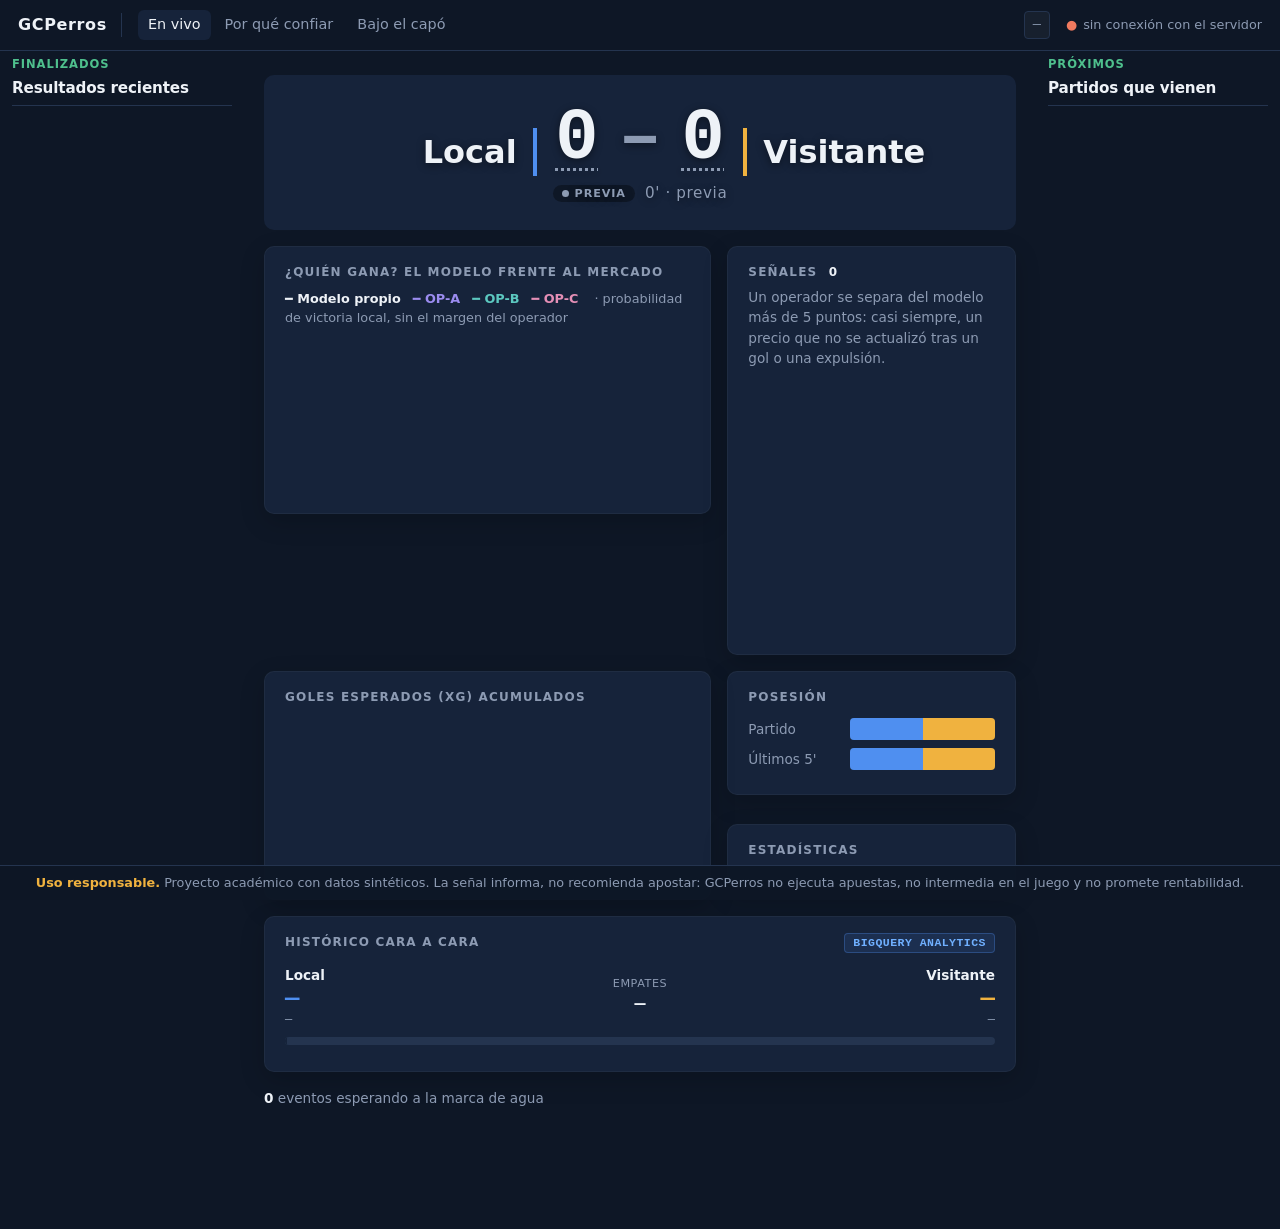
==== commit 4b06847b: "✨ feat(demo): panel de contexto historico h2h desde capa analitica" ====
--- a/src/gcperros/demo/static/index.html
+++ b/src/gcperros/demo/static/index.html
@@ -79,6 +79,35 @@
       <table class="stats"><tbody id="stats-body"></tbody></table>
     </section>
 
+    <section class="panel h2h-panel" id="h2h-panel" aria-label="Histórico cara a cara">
+      <div class="h2h-header">
+        <h2>Histórico cara a cara</h2>
+        <span class="h2h-badge">BigQuery Analytics</span>
+      </div>
+      <div class="h2h-summary">
+        <div class="h2h-col home">
+          <span class="h2h-name" id="h2h-home-name">Local</span>
+          <span class="h2h-wins" id="h2h-home-wins">—</span>
+          <span class="h2h-avg" id="h2h-home-avg">—</span>
+        </div>
+        <div class="h2h-draws" id="h2h-draws-wrap">
+          <span class="h2h-draws-label">Empates</span>
+          <span class="h2h-draws-val" id="h2h-draws-count">—</span>
+        </div>
+        <div class="h2h-col away">
+          <span class="h2h-name" id="h2h-away-name">Visitante</span>
+          <span class="h2h-wins" id="h2h-away-wins">—</span>
+          <span class="h2h-avg" id="h2h-away-avg">—</span>
+        </div>
+      </div>
+      <div class="h2h-bar" id="h2h-bar" role="progressbar" aria-label="Distribución de victorias históricas">
+        <div class="h2h-seg home" id="h2h-bar-home"></div>
+        <div class="h2h-seg draw" id="h2h-bar-draw"></div>
+        <div class="h2h-seg away" id="h2h-bar-away"></div>
+      </div>
+      <p class="h2h-insight" id="h2h-insight"></p>
+    </section>
+
     <p class="held" id="held" title="La marca de agua retiene cada evento hasta que llega otro más de 10 s posterior: así ningún evento atrasado reordena el pasado. Cuenta aquí, a la vista, en vez de esconderse.">
       <b id="pending">0</b> eventos esperando a la marca de agua
     </p>
--- a/src/gcperros/demo/static/app.css
+++ b/src/gcperros/demo/static/app.css
@@ -349,7 +349,7 @@
     max-width: 1240px;
     grid-template-columns: minmax(0, 1.55fr) minmax(0, 1fr);
     grid-template-areas:
-      "board board" "market signals" "estimate possession" "estimate stats" "held held";
+      "board board" "market signals" "estimate possession" "estimate stats" "h2h h2h" "held held";
     align-items: start;
   }
   .board { grid-area: board; }
@@ -361,6 +361,7 @@
   .estimate-panel { grid-area: estimate; }
   .possession-panel { grid-area: possession; }
   .stats-panel { grid-area: stats; }
+  .h2h-panel { grid-area: h2h; }
   .held { grid-area: held; }
 }
 
@@ -526,7 +527,7 @@
 }
 @media (min-width: 1100px) {
   body[data-sport="american_football"] .wrap.live {
-    grid-template-areas: "board board" "estimate possession" "estimate stats" "held held";
+    grid-template-areas: "board board" "estimate possession" "estimate stats" "h2h h2h" "held held";
   }
 }
 /* Un panel escondido se esconde también en la rejilla ancha, que le da display. */
@@ -634,3 +635,39 @@
   .stage-container { flex-direction: column; align-items: center; }
   .side-column { width: 100%; max-width: 880px; position: static; }
 }
+
+/* Histórico cara a cara (H2H) con contexto de BigQuery */
+.h2h-panel { padding: 16px 20px; }
+.h2h-header { display: flex; justify-content: space-between; align-items: baseline; margin-bottom: 12px; }
+.h2h-header h2 { margin: 0; }
+.h2h-badge {
+  font: 600 0.72rem/1 ui-monospace, Consolas, monospace;
+  color: #70b0ff;
+  background: rgba(79, 143, 240, 0.12);
+  border: 1px solid rgba(79, 143, 240, 0.3);
+  padding: 3px 8px;
+  border-radius: 4px;
+  letter-spacing: 0.04em;
+  text-transform: uppercase;
+}
+.h2h-summary { display: grid; grid-template-columns: 1fr auto 1fr; align-items: center; gap: 12px; margin-bottom: 10px; }
+.h2h-col { display: flex; flex-direction: column; gap: 2px; }
+.h2h-col.home { text-align: left; }
+.h2h-col.away { text-align: right; }
+.h2h-name { font-size: 0.85rem; font-weight: 700; color: var(--ink); }
+.h2h-wins { font: 800 1.5rem/1 ui-monospace, Consolas, monospace; }
+.h2h-col.home .h2h-wins { color: var(--home); }
+.h2h-col.away .h2h-wins { color: var(--away); }
+.h2h-avg { font: 0.75rem ui-monospace, Consolas, monospace; color: var(--muted); }
+.h2h-draws { text-align: center; color: var(--muted); padding: 0 8px; }
+.h2h-draws-label { font-size: 0.7rem; text-transform: uppercase; letter-spacing: 0.05em; display: block; }
+.h2h-draws-val { font: 700 1.15rem ui-monospace, Consolas, monospace; color: var(--ink); }
+.h2h-bar { display: flex; height: 8px; border-radius: 4px; overflow: hidden; background: var(--line); margin-bottom: 10px; }
+.h2h-seg { height: 100%; transition: width 0.3s ease; }
+.h2h-seg.home { background: var(--home); }
+.h2h-seg.draw { background: var(--line); border-left: 1px solid var(--panel); border-right: 1px solid var(--panel); }
+.h2h-seg.away { background: var(--away); }
+.h2h-insight {
+  margin: 0; font-size: 0.85rem; color: var(--muted);
+  border-left: 3px solid var(--home); padding-left: 10px; line-height: 1.4;
+}
